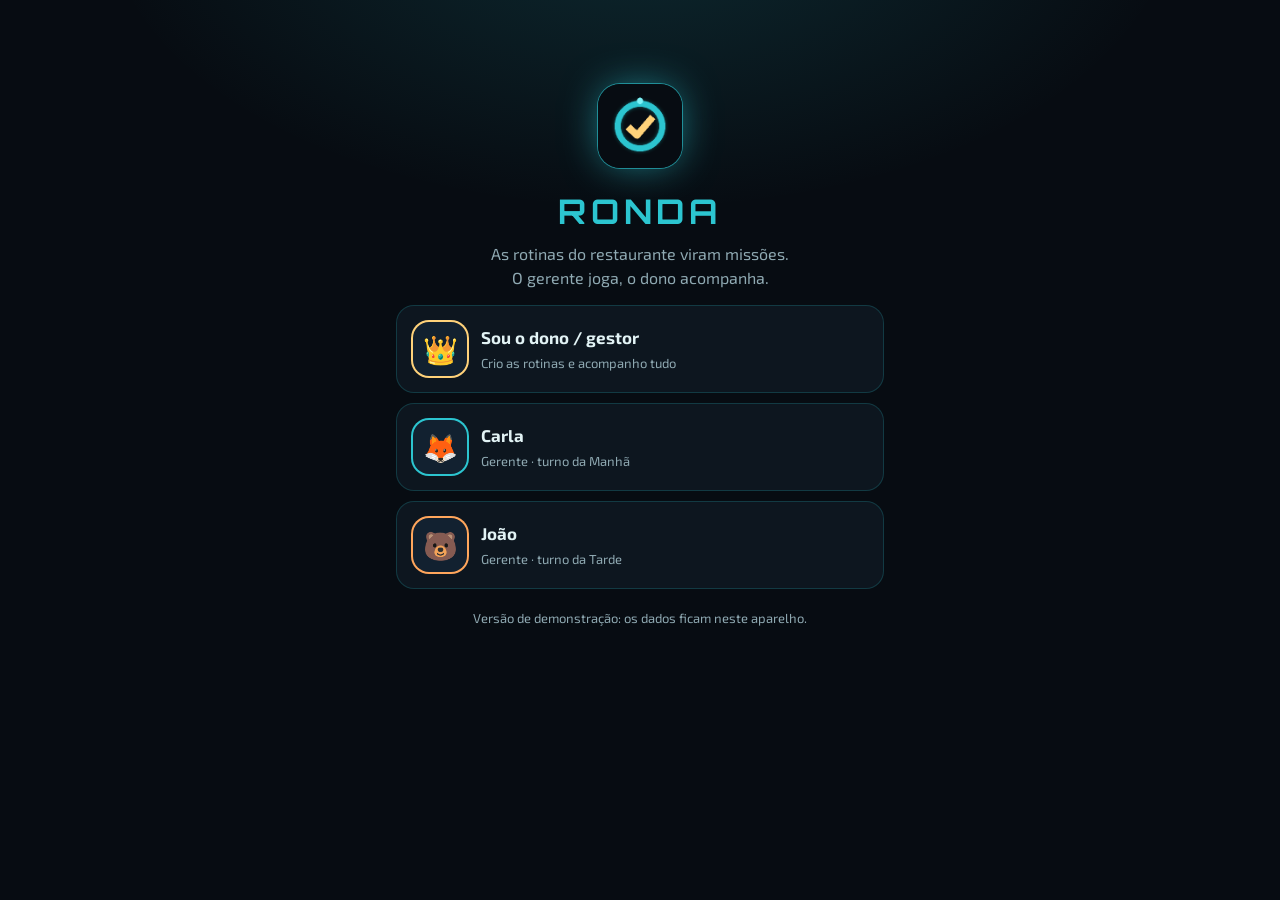
==== rotinas/index.html @ 14f1edd8 "Protótipo do app de rotinas do restaurante (Ronda) Co-Authored-By: Claude Opus 5.5 <noreply@anthropi" ====
<!doctype html>
<html lang="pt-BR">
<head>
<meta charset="utf-8">
<meta name="viewport" content="width=device-width, initial-scale=1, viewport-fit=cover">
<title>Ronda · rotinas do restaurante</title>
<meta name="description" content="Rotinas do restaurante no celular do gerente, com lembretes, comprovação por foto e acompanhamento do dono. Da Pontes – Consultoria e Gestão de iFood.">
<meta name="theme-color" content="#070C12">
<meta name="apple-mobile-web-app-capable" content="yes">
<meta name="mobile-web-app-capable" content="yes">
<meta name="apple-mobile-web-app-status-bar-style" content="black-translucent">
<meta name="apple-mobile-web-app-title" content="Ronda">
<link rel="manifest" href="manifest.webmanifest">
<link rel="icon" href="icon-192.png">
<link rel="apple-touch-icon" href="icon-192.png">
<link rel="preconnect" href="https://fonts.googleapis.com">
<link rel="preconnect" href="https://fonts.gstatic.com" crossorigin>
<link href="https://fonts.googleapis.com/css2?family=Orbitron:wght@600;800&family=Exo+2:wght@400;500;600;700;800&family=JetBrains+Mono:wght@500;700&display=swap" rel="stylesheet">
<style>
:root{
  --bg:#070C12; --panel:#0D161F; --panel2:#122130; --cyan:#2CC5D0; --cyan-hi:#7DF3F8; --faint:rgba(44,197,208,.1);
  --line:rgba(44,197,208,.2); --line-hi:rgba(44,197,208,.6); --text:#E2F3F5; --muted:#8FA9B2; --ink:#04161A;
  --gold:#FFD27A; --red:#FF6B7A; --green:#5BE49B; --orange:#FFA65C;
  --display:'Orbitron','Exo 2',system-ui,sans-serif; --body:'Exo 2',system-ui,sans-serif; --mono:'JetBrains Mono',ui-monospace,monospace;
  color-scheme:dark;
}
*{box-sizing:border-box;-webkit-tap-highlight-color:transparent}
html,body{margin:0;background:var(--bg);color:var(--text);font-family:var(--body);font-size:16px;line-height:1.45}
body{background-image:radial-gradient(900px 500px at 50% -10%,rgba(44,197,208,.16),transparent 60%);min-height:100vh}
button,input,select,textarea{font:inherit;color:inherit}
button{cursor:pointer}
:focus-visible{outline:2px solid var(--cyan-hi);outline-offset:2px}
.app{max-width:520px;margin:0 auto;min-height:100vh;padding:calc(env(safe-area-inset-top,0px) + 12px) 16px calc(env(safe-area-inset-bottom,0px) + 96px)}
h1,h2,h3{margin:0;text-wrap:balance}
h2{font-family:var(--display);font-size:15px;letter-spacing:.12em;text-transform:uppercase;color:var(--cyan);margin:22px 0 10px}
p{margin:0}
.muted{color:var(--muted)}
.mono{font-family:var(--mono);font-variant-numeric:tabular-nums}
.small{font-size:13px}

/* topo */
.top{display:flex;align-items:center;justify-content:space-between;gap:10px;margin-bottom:12px}
.brand{display:flex;align-items:center;gap:10px}
.brand img{width:38px;height:38px;border-radius:10px;box-shadow:0 0 0 1px var(--line-hi),0 0 16px -4px rgba(44,197,208,.6)}
.brand b{font-family:var(--display);letter-spacing:.14em;color:var(--cyan);font-size:18px;display:block;line-height:1}
.brand small{color:var(--muted);font-size:11px;letter-spacing:.06em;text-transform:uppercase}
.chip-btn{border:1px solid var(--line);background:var(--panel);border-radius:999px;padding:7px 12px;font-size:13px;display:inline-flex;gap:6px;align-items:center}
.chip-btn:hover{border-color:var(--line-hi)}

/* cartões */
.card{background:var(--panel);border:1px solid var(--line);border-radius:18px;padding:16px;margin-bottom:12px}
.card.glow{box-shadow:0 0 0 1px var(--line),0 18px 40px -18px rgba(0,0,0,.8),0 0 30px -12px rgba(44,197,208,.4)}
.row{display:flex;align-items:center;gap:10px}
.between{justify-content:space-between}
.grid2{display:grid;grid-template-columns:1fr 1fr;gap:10px}
.grid3{display:grid;grid-template-columns:repeat(3,1fr);gap:10px}

/* herói do gerente */
.hero{position:relative;overflow:hidden}
.avatar{width:54px;height:54px;border-radius:16px;display:grid;place-items:center;font-size:28px;background:var(--panel2);box-shadow:0 0 0 2px var(--c,var(--cyan))}
.lvl{font-family:var(--mono);font-size:12px;color:var(--gold);letter-spacing:.06em;text-transform:uppercase}
.bar{height:10px;border-radius:99px;background:rgba(255,255,255,.07);overflow:hidden}
.bar>i{display:block;height:100%;border-radius:99px;background:linear-gradient(90deg,var(--cyan),var(--cyan-hi));box-shadow:0 0 12px var(--cyan);transition:width .6s}
.bar.gold>i{background:linear-gradient(90deg,#E8A93A,var(--gold));box-shadow:0 0 12px var(--gold)}
.stat{background:var(--panel2);border-radius:14px;padding:10px;text-align:center}
.stat b{display:block;font-family:var(--display);font-size:20px}
.stat span{font-size:11px;color:var(--muted);text-transform:uppercase;letter-spacing:.06em}
.flame{color:var(--orange)}

/* missão agora */
.now{border-color:var(--line-hi);background:linear-gradient(160deg,rgba(44,197,208,.18),var(--panel) 60%)}
.now.late{border-color:rgba(255,107,122,.6);background:linear-gradient(160deg,rgba(255,107,122,.18),var(--panel) 60%)}
.now h3{font-size:21px;margin:6px 0 4px}
.tag{display:inline-flex;align-items:center;gap:5px;font-family:var(--mono);font-size:11px;letter-spacing:.06em;text-transform:uppercase;padding:3px 8px;border-radius:99px;background:var(--faint);color:var(--cyan)}
.tag.red{background:rgba(255,107,122,.15);color:var(--red)}
.tag.green{background:rgba(91,228,155,.13);color:var(--green)}
.tag.gold{background:rgba(255,210,122,.13);color:var(--gold)}
.tag.gray{background:rgba(255,255,255,.06);color:var(--muted)}
.btn{display:inline-flex;align-items:center;justify-content:center;gap:8px;border:0;border-radius:14px;padding:14px 18px;font-weight:800;font-size:16px;background:var(--cyan);color:var(--ink);box-shadow:0 0 24px -6px var(--cyan);width:100%}
.btn:active{transform:scale(.98)}
.btn.ghost{background:transparent;color:var(--text);border:1px solid var(--line);box-shadow:none}
.btn.red{background:var(--red);box-shadow:0 0 24px -6px var(--red)}
.btn.sm{padding:9px 12px;font-size:14px;width:auto;border-radius:11px}

/* linha do tempo */
.tl{list-style:none;margin:0;padding:0}
.tl li{display:flex;gap:12px;align-items:center;padding:12px 4px;border-bottom:1px solid rgba(255,255,255,.05)}
.tl li:last-child{border-bottom:0}
.tl .hr{font-family:var(--mono);font-size:14px;color:var(--muted);width:48px;flex:none}
.tl .ico{width:34px;height:34px;border-radius:11px;display:grid;place-items:center;flex:none;background:var(--panel2);font-size:16px}
.tl .ico.done{background:rgba(91,228,155,.15);color:var(--green)}
.tl .ico.late{background:rgba(255,107,122,.15);color:var(--red)}
.tl .ico.now{background:var(--cyan);color:var(--ink);box-shadow:0 0 14px var(--cyan)}
.tl .tt{flex:1;min-width:0}
.tl .tt b{display:block;font-weight:600;line-height:1.25}
.tl .tt span{font-size:12px;color:var(--muted)}
.tl button.go{border:1px solid var(--line-hi);background:var(--faint);color:var(--cyan);border-radius:10px;padding:7px 11px;font-weight:700;font-size:13px}
.tl li.clickable{cursor:pointer}

/* alertas */
.alert{display:flex;gap:10px;align-items:flex-start;padding:12px;border-radius:14px;margin-bottom:8px;background:rgba(255,107,122,.09);border:1px solid rgba(255,107,122,.3)}
.alert.warn{background:rgba(255,210,122,.08);border-color:rgba(255,210,122,.3)}
.alert.ok{background:rgba(91,228,155,.07);border-color:rgba(91,228,155,.25)}
.alert .em{font-size:20px;line-height:1.2}
.alert b{font-weight:700}

/* conquistas */
.badges{display:grid;grid-template-columns:repeat(3,1fr);gap:10px}
.badge{background:var(--panel);border:1px solid var(--line);border-radius:16px;padding:12px 8px;text-align:center}
.badge .e{font-size:32px;display:block}
.badge b{display:block;font-size:13px;margin-top:4px}
.badge span{font-size:11px;color:var(--muted);display:block;line-height:1.3;margin-top:2px}
.badge.off{opacity:.38;filter:grayscale(1)}
.badge.off .e{filter:blur(.5px)}

/* ranking */
.rank li{display:flex;align-items:center;gap:12px;padding:10px 0;border-bottom:1px solid rgba(255,255,255,.05)}
.rank{list-style:none;padding:0;margin:0}
.rank .pos{font-family:var(--display);width:28px;text-align:center;color:var(--muted)}
.rank li:first-child .pos{color:var(--gold)}

/* gráfico */
.chart{display:flex;align-items:flex-end;gap:8px;height:130px;padding-top:8px}
.chart .col{flex:1;display:flex;flex-direction:column;align-items:center;gap:4px;height:100%;justify-content:flex-end}
.chart .col i{display:block;width:100%;border-radius:8px 8px 3px 3px;background:linear-gradient(180deg,var(--cyan-hi),var(--cyan));min-height:3px}
.chart .col i.low{background:linear-gradient(180deg,#FF9AA5,var(--red))}
.chart .col i.mid{background:linear-gradient(180deg,#FFE3A8,var(--gold))}
.chart .col small{font-size:11px;color:var(--muted)}
.chart .col em{font-style:normal;font-family:var(--mono);font-size:11px}

/* nav inferior */
.nav{position:fixed;left:0;right:0;bottom:0;z-index:20;background:rgba(7,12,18,.94);backdrop-filter:blur(12px);border-top:1px solid var(--line);padding:6px 8px calc(env(safe-area-inset-bottom,0px) + 6px)}
.nav .in{max-width:520px;margin:0 auto;display:flex}
.nav button{flex:1;background:none;border:0;color:var(--muted);display:flex;flex-direction:column;align-items:center;gap:2px;font-size:11px;padding:6px 2px;border-radius:12px;position:relative}
.nav button .i{font-size:21px;line-height:1}
.nav button.on{color:var(--cyan)}
.nav button.on .i{filter:drop-shadow(0 0 8px var(--cyan))}
.nav .dot{position:absolute;top:3px;right:calc(50% - 20px);min-width:17px;height:17px;border-radius:9px;background:var(--red);color:#fff;font-size:10px;font-weight:800;display:grid;place-items:center;padding:0 4px}

/* formulários e modal */
.sheet-bg{position:fixed;inset:0;z-index:40;background:rgba(0,0,0,.6);display:flex;align-items:flex-end;justify-content:center;animation:fade .2s}
.sheet{width:100%;max-width:520px;max-height:92vh;overflow:auto;background:var(--panel);border:1px solid var(--line-hi);border-bottom:0;border-radius:22px 22px 0 0;padding:20px 16px calc(env(safe-area-inset-bottom,0px) + 20px);animation:up .25s}
.sheet h3{font-family:var(--display);font-size:18px;letter-spacing:.04em;margin-bottom:4px}
@keyframes up{from{transform:translateY(40px);opacity:0}}
@keyframes fade{from{opacity:0}}
label.f{display:block;margin:14px 0 6px;font-size:13px;color:var(--muted);font-weight:600}
.in-f{width:100%;background:var(--bg);border:1px solid var(--line);border-radius:12px;padding:12px;font-size:16px}
.in-f:focus{border-color:var(--cyan);outline:none}
textarea.in-f{min-height:90px;resize:vertical}
.days{display:flex;gap:6px;flex-wrap:wrap}
.days label{flex:1;min-width:40px}
.days input{position:absolute;opacity:0;pointer-events:none}
.days span{display:block;text-align:center;padding:9px 0;border-radius:10px;border:1px solid var(--line);font-size:13px;font-weight:700;color:var(--muted)}
.days input:checked+span{background:var(--cyan);color:var(--ink);border-color:var(--cyan)}
.yn{display:grid;grid-template-columns:1fr 1fr;gap:10px;margin-top:14px}
.yn button{padding:22px 0;border-radius:16px;font-size:20px;font-weight:800;border:2px solid var(--line)}
.yn button.y{background:rgba(91,228,155,.1);border-color:rgba(91,228,155,.5);color:var(--green)}
.yn button.n{background:rgba(255,107,122,.1);border-color:rgba(255,107,122,.5);color:var(--red)}
.yn button.sel{box-shadow:0 0 0 3px currentColor}
.photo-drop{display:grid;place-items:center;gap:6px;text-align:center;border:2px dashed var(--line-hi);border-radius:16px;padding:26px 12px;margin-top:14px;background:var(--faint);color:var(--cyan);font-weight:700;cursor:pointer}
.photo-drop img{max-width:100%;border-radius:12px;max-height:280px}
.check{display:flex;gap:10px;align-items:center;padding:12px;border:1px solid var(--line);border-radius:12px;margin-top:8px}
.check input{width:22px;height:22px;accent-color:var(--cyan)}
.proof-img{width:100%;border-radius:14px;margin-top:10px}
.ph{display:grid;place-items:center;height:160px;border-radius:14px;margin-top:10px;background:repeating-linear-gradient(45deg,var(--panel2) 0 12px,var(--panel) 12px 24px);color:var(--muted);font-size:13px}

/* comemoração */
.toast{position:fixed;left:50%;top:calc(env(safe-area-inset-top,0px) + 12px);transform:translateX(-50%);z-index:60;background:var(--panel2);border:1px solid var(--line-hi);border-radius:14px;padding:12px 16px;width:min(92vw,480px);box-shadow:0 10px 30px rgba(0,0,0,.6);animation:drop .3s;font-size:14px}
@keyframes drop{from{transform:translate(-50%,-30px);opacity:0}}
.party{position:fixed;inset:0;z-index:50;display:grid;place-items:center;background:rgba(4,10,15,.93);animation:fade .2s}
.party .box{text-align:center;padding:24px;max-width:340px}
.party .big{font-family:var(--display);font-size:54px;color:var(--gold);text-shadow:0 0 30px rgba(255,210,122,.7);animation:pop .5s cubic-bezier(.2,1.6,.4,1)}
.party .em{font-size:72px;animation:pop .5s cubic-bezier(.2,1.6,.4,1)}
.party h3{font-family:var(--display);font-size:20px;margin:8px 0 6px;letter-spacing:.04em}
@keyframes pop{from{transform:scale(.3);opacity:0}}
.confetti{position:fixed;top:-12px;width:9px;height:14px;z-index:55;pointer-events:none;animation:fall linear forwards}
@keyframes fall{to{transform:translateY(110vh) rotate(720deg)}}

/* escolha de perfil */
.pick{display:grid;gap:10px;margin-top:16px}
.pick button{display:flex;align-items:center;gap:14px;text-align:left;padding:16px;border-radius:18px;background:var(--panel);border:1px solid var(--line)}
.pick button:hover{border-color:var(--line-hi)}
.pick b{display:block;font-size:17px}
.empty{text-align:center;padding:24px 10px;color:var(--muted)}
.ring{--p:0;width:74px;height:74px;border-radius:50%;flex:none;display:grid;place-items:center;background:conic-gradient(var(--cyan) calc(var(--p)*1%),rgba(255,255,255,.07) 0)}
.ring>div{width:58px;height:58px;border-radius:50%;background:var(--panel);display:grid;place-items:center;font-family:var(--display);font-size:16px}
.hidden{display:none!important}
@media (prefers-reduced-motion:reduce){*{animation:none!important;transition:none!important}}
</style>
</head>
<body>
<div class="app" id="app"></div>
<nav class="nav hidden" id="nav"><div class="in" id="navIn"></div></nav>
<div id="layer"></div>

<script>
/* ============================================================
   RONDA — rotinas do restaurante, com jogo.
   Protótipo: os dados ficam guardados no próprio aparelho.
   Para vários celulares conversarem entre si, o próximo passo
   é ligar a um servidor (ver LEIA-ME.md).
   ============================================================ */
const APP = 'Ronda';
const KEY = 'ronda.v1';
const TOL = 15;           // minutos de tolerância antes de contar como atraso
const SOON = 30;          // minutos antes do horário em que a missão já pode ser feita
const DIAS = ['Dom','Seg','Ter','Qua','Qui','Sex','Sáb'];
const TIPOS = {
  foto:{n:'Foto',e:'📸'}, sim:{n:'Sim / Não',e:'✅'}, numero:{n:'Número',e:'🔢'},
  texto:{n:'Texto',e:'📝'}, checklist:{n:'Checklist',e:'☑️'}
};
const NIVEIS = [
  [0,'Novato'],[120,'Aprendiz'],[300,'Braço Direito'],[600,'Gerente Raiz'],
  [1000,'Mestre da Casa'],[1600,'Lenda do Salão'],[2500,'Dono do Pedaço']
];

/* ---------- utilidades ---------- */
const $ = s => document.querySelector(s);
const esc = s => String(s ?? '').replace(/[&<>"']/g, c => ({'&':'&amp;','<':'&lt;','>':'&gt;','"':'&quot;',"'":'&#39;'}[c]));
const pad = n => String(n).padStart(2,'0');
const dkey = d => `${d.getFullYear()}-${pad(d.getMonth()+1)}-${pad(d.getDate())}`;
const toMin = hhmm => { const [h,m] = hhmm.split(':').map(Number); return h*60+m; };
const fmtMin = m => `${pad(Math.floor(m/60))}:${pad(m%60)}`;
const nowMin = () => { const d = new Date(); return d.getHours()*60 + d.getMinutes(); };
const today = () => dkey(new Date());
const daysAgo = n => { const d = new Date(); d.setDate(d.getDate()-n); return d; };
const uid = () => Math.random().toString(36).slice(2,9);
const atraso = m => m < 60 ? `${m} min` : `${Math.floor(m/60)}h${m%60 ? pad(m%60) : ''}`;

/* ---------- dados ---------- */
let S, ME, TAB, VIEW_USER;

function seed(){
  const users = [
    {id:'u1', name:'Carla', turno:'Manhã', emoji:'🦊', color:'#2CC5D0'},
    {id:'u2', name:'João',  turno:'Tarde', emoji:'🐻', color:'#FFA65C'}
  ];
  const T = (title,time,mgr,type,extra={}) => ({id:uid(),title,time,mgr,type,days:[0,1,2,3,4,5,6],pts:10,hint:'',active:true,...extra});
  const tasks = [
    T('Conferir o nível do gás','09:00','u1','numero',{unit:'%',min:25,hint:'Olhe o medidor do botijão/central e anote a porcentagem.'}),
    T('Salão limpo e apresentável','10:45','u1','foto',{hint:'Foto do salão inteiro, mesas montadas.'}),
    T('Abrir a porta do salão','11:00','u1','sim',{hint:'Porta aberta e placa virada para "Aberto"?'}),
    T('Enviar malote','13:00','u1','foto',{days:[1,2,3,4,5],pts:20,hint:'Foto do malote lacrado com o comprovante.'}),
    T('Preencher relatório do dia','14:00','u2','checklist',{items:['Vendas do almoço lançadas','Sangria do caixa feita','Quebras e perdas anotadas'],hint:'Marque tudo o que foi feito.'}),
    T('Fechar o ponto','15:00','u2','sim',{hint:'Todos bateram o ponto de saída do turno?'}),
    T('Feedback de troca de turno','17:00','u2','texto',{pts:15,hint:'O que o próximo turno precisa saber? Faltas, problemas, pendências.'})
  ];
  const s = {company:'Seu Restaurante', users, tasks, recs:[], reward:{text:'Folga extra no domingo 🏖️', goal:1200}, seeded:true};
  // histórico de exemplo dos últimos dias, para o painel não nascer vazio
  let r = 7;
  const rnd = () => (r = (r*9301 + 49297) % 233280) / 233280;
  const nm = nowMin();
  for (let i = 9; i >= 0; i--){
    const d = daysAgo(i), wd = d.getDay(), dk = dkey(d);
    for (const t of tasks){
      if (!t.days.includes(wd)) continue;
      const tm = toMin(t.time);
      if (i === 0 && tm > nm - 20) continue;            // hoje: só o que já passou
      if (i === 0 && t.title.startsWith('Salão')) continue; // deixa uma atrasada para mostrar o alerta
      const sorte = rnd();
      if (sorte < (t.mgr === 'u2' ? .16 : .07)) continue;  // algumas esquecidas
      const lateBy = t.mgr === 'u2' ? Math.round(rnd()*45 - 12) : Math.round(rnd()*25 - 15);
      const at = Math.max(0, tm + lateBy);
      const ok = lateBy <= TOL;
      let proof = {type:t.type};
      if (t.type === 'numero') proof.val = Math.round(15 + rnd()*80);
      if (t.type === 'sim') proof.val = rnd() > .08 ? 'sim' : 'nao';
      if (t.type === 'texto') proof.val = ['Tudo certo, sem pendências.','Faltou guardanapo no estoque.','Freezer 2 fazendo barulho, chamar técnico.','Movimento forte, repor refrigerante.'][Math.floor(rnd()*4)];
      if (t.type === 'checklist') proof.val = t.items.slice();
      if (t.type === 'foto') proof.val = null; // foto de exemplo
      s.recs.push({id:uid(), t:t.id, d:dk, m:t.mgr, at, ok, pts: ok ? t.pts + 5 : Math.ceil(t.pts/2), proof, demo:true});
    }
  }
  return s;
}
function load(){
  try { S = JSON.parse(localStorage.getItem(KEY)); } catch(e){ S = null; }
  if (!S || !S.users) S = seed();
  try { ME = JSON.parse(localStorage.getItem(KEY+'.me')); } catch(e){ ME = null; }
  if (ME && ME.role === 'ger' && !S.users.find(u => u.id === ME.id)) ME = null;
}
function save(){
  try { localStorage.setItem(KEY, JSON.stringify(S)); }
  catch(e){ toast('⚠️ Memória do aparelho cheia. Apague fotos antigas em Equipe › Zerar dados.'); }
}
function saveMe(){ try { localStorage.setItem(KEY+'.me', JSON.stringify(ME)); } catch(e){} }

/* ---------- regras ---------- */
const user = id => S.users.find(u => u.id === id);
const task = id => S.tasks.find(t => t.id === id);
const tasksOn = (dk, mgr) => {
  const wd = new Date(dk + 'T12:00').getDay();
  return S.tasks.filter(t => t.active && t.days.includes(wd) && (!mgr || t.mgr === mgr)).sort((a,b) => a.time.localeCompare(b.time));
};
const recOf = (tid, dk) => S.recs.find(r => r.t === tid && r.d === dk);

function status(t, dk){
  const r = recOf(t.id, dk);
  if (r) return {s:'feito', r};
  const td = today();
  if (dk < td) return {s:'perdida'};
  if (dk > td) return {s:'depois'};
  const diff = nowMin() - toMin(t.time);
  if (diff > TOL) return {s:'atrasada', late: diff};
  if (diff >= -SOON) return {s:'agora', diff};
  return {s:'depois'};
}
function problem(r, t){
  if (!r || !t) return null;
  if (t.type === 'sim' && r.proof.val === 'nao') return `respondeu NÃO${r.proof.note ? ': “' + r.proof.note + '”' : ''}`;
  if (t.type === 'numero' && t.min != null && r.proof.val != null && Number(r.proof.val) < Number(t.min)) return `marcou ${r.proof.val}${t.unit||''} (abaixo do mínimo de ${t.min}${t.unit||''})`;
  return null;
}
const xpOf = uid_ => S.recs.filter(r => r.m === uid_).reduce((a,r) => a + r.pts, 0);
function level(xp){
  let i = 0; while (i < NIVEIS.length-1 && xp >= NIVEIS[i+1][0]) i++;
  const cur = NIVEIS[i][0], next = NIVEIS[i+1] ? NIVEIS[i+1][0] : cur + 1000;
  return {n:i+1, name:NIVEIS[i][1], cur, next, pct: Math.min(100, (xp-cur)/(next-cur)*100)};
}
function dayDone(uid_, dk){ // true = todas feitas, false = faltou, null = sem tarefas
  const ts = tasksOn(dk, uid_); if (!ts.length) return null;
  return ts.every(t => recOf(t.id, dk));
}
function dayPerfect(uid_, dk){
  const ts = tasksOn(dk, uid_); if (!ts.length) return false;
  return ts.every(t => { const r = recOf(t.id, dk); return r && r.ok; });
}
function streak(uid_){
  let n = 0;
  if (dayDone(uid_, today()) === true) n++;
  for (let i = 1; i < 120; i++){
    const v = dayDone(uid_, dkey(daysAgo(i)));
    if (v === null) continue; if (!v) break; n++;
  }
  return n;
}
function weekXP(uid_){
  const from = dkey(daysAgo(6));
  return S.recs.filter(r => r.m === uid_ && r.d >= from).reduce((a,r) => a + r.pts, 0);
}
function monthXP(uid_){
  const m = today().slice(0,7);
  return S.recs.filter(r => r.m === uid_ && r.d.startsWith(m)).reduce((a,r) => a + r.pts, 0);
}
function badges(uid_){
  const rs = S.recs.filter(r => r.m === uid_);
  const onTime = rs.filter(r => r.ok).length;
  const fotos = rs.filter(r => r.proof.type === 'foto').length;
  const cedo = rs.filter(r => r.at < 9*60).length;
  let perfeitos = 0; for (let i = 0; i < 60; i++) if (dayPerfect(uid_, dkey(daysAgo(i)))) perfeitos++;
  const st = streak(uid_), xp = xpOf(uid_);
  const pr = (v, goal) => ({ok: v >= goal, p: `${Math.min(v,goal)}/${goal}`});
  return [
    {e:'🎯', n:'Primeira missão', d:'Concluiu a 1ª tarefa', ...pr(rs.length,1)},
    {e:'⏱️', n:'Pontual', d:'10 tarefas no horário', ...pr(onTime,10)},
    {e:'🕰️', n:'Relógio suíço', d:'50 tarefas no horário', ...pr(onTime,50)},
    {e:'💯', n:'Dia perfeito', d:'Tudo no horário num dia', ...pr(perfeitos,1)},
    {e:'🔥', n:'Pegando fogo', d:'3 dias seguidos completos', ...pr(st,3)},
    {e:'🏆', n:'Semana de ouro', d:'7 dias seguidos completos', ...pr(st,7)},
    {e:'📸', n:'Fotógrafo', d:'10 comprovações com foto', ...pr(fotos,10)},
    {e:'🌅', n:'Madrugador', d:'5 tarefas antes das 9h', ...pr(cedo,5)},
    {e:'👑', n:'Lenda', d:'Chegou a 1.600 XP', ...pr(xp,1600)}
  ];
}

/* ---------- interface: base ---------- */
function render(){
  const app = $('#app');
  if (!ME){ $('#nav').classList.add('hidden'); app.innerHTML = viewPick(); return; }
  const tabs = ME.role === 'dono'
    ? [['hoje','📡','Agora'],['rotinas','🗓️','Rotinas'],['equipe','👥','Equipe'],['insights','💡','Insights']]
    : [['hoje','🎯','Missões'],['conquistas','🏅','Conquistas'],['ranking','🏆','Ranking']];
  if (!tabs.find(t => t[0] === TAB)) TAB = 'hoje';
  const lateCount = ME.role === 'dono'
    ? tasksOn(today()).filter(t => status(t, today()).s === 'atrasada').length
    : tasksOn(today(), ME.id).filter(t => ['atrasada','agora'].includes(status(t, today()).s)).length;
  $('#navIn').innerHTML = tabs.map(([k,i,n]) =>
    `<button data-act="tab" data-v="${k}" class="${TAB===k?'on':''}" aria-label="${n}"><span class="i">${i}</span>${n}${k==='hoje'&&lateCount?`<span class="dot">${lateCount}</span>`:''}</button>`).join('');
  $('#nav').classList.remove('hidden');
  const v = ME.role === 'dono'
    ? {hoje:ownerToday, rotinas:ownerTasks, equipe:ownerTeam, insights:ownerInsights}[TAB]
    : {hoje:mgrToday, conquistas:mgrBadges, ranking:mgrRanking}[TAB];
  app.innerHTML = header() + v();
}
function header(){
  const who = ME.role === 'dono' ? '👑 Dono' : `${user(ME.id).emoji} ${esc(user(ME.id).name)}`;
  return `<div class="top"><div class="brand"><img src="icon-192.png" alt=""><div><b>${APP.toUpperCase()}</b><small>${esc(S.company)}</small></div></div>
  <div class="row"><button class="chip-btn" data-act="notif" aria-label="Notificações">${notifIcon()}</button><button class="chip-btn" data-act="logout">${who} ⇄</button></div></div>`;
}
function notifIcon(){
  if (!('Notification' in window)) return '🔕';
  return Notification.permission === 'granted' ? '🔔' : '🔕';
}
function viewPick(){
  return `<div style="text-align:center;margin-top:8vh">
    <img src="icon-192.png" alt="" style="width:84px;height:84px;border-radius:22px;box-shadow:0 0 0 1px var(--line-hi),0 0 40px -6px rgba(44,197,208,.7)">
    <h1 style="font-family:var(--display);letter-spacing:.14em;color:var(--cyan);font-size:34px;margin-top:14px">${APP.toUpperCase()}</h1>
    <p class="muted" style="margin-top:6px">As rotinas do restaurante viram missões.<br>O gerente joga, o dono acompanha.</p></div>
    <div class="pick">
      <button data-act="login" data-v="dono"><span class="avatar" style="--c:var(--gold)">👑</span><span><b>Sou o dono / gestor</b><span class="muted small">Crio as rotinas e acompanho tudo</span></span></button>
      ${S.users.map(u => `<button data-act="login" data-v="${u.id}"><span class="avatar" style="--c:${u.color}">${u.emoji}</span><span><b>${esc(u.name)}</b><span class="muted small">Gerente · turno da ${esc(u.turno||'')}</span></span></button>`).join('')}
    </div>
    <p class="muted small" style="text-align:center;margin-top:20px">Versão de demonstração: os dados ficam neste aparelho.</p>`;
}

/* ---------- gerente ---------- */
function mgrToday(){
  const u = user(ME.id), dk = today(), ts = tasksOn(dk, u.id);
  const xp = xpOf(u.id), lv = level(xp), st = streak(u.id);
  const doneN = ts.filter(t => recOf(t.id, dk)).length;
  const ptsHoje = S.recs.filter(r => r.m === u.id && r.d === dk).reduce((a,r) => a + r.pts, 0);
  const pct = ts.length ? Math.round(doneN/ts.length*100) : 0;
  const pend = ts.map(t => ({t, st:status(t, dk)})).filter(x => x.st.s !== 'feito');
  const foco = pend.find(x => x.st.s === 'atrasada') || pend.find(x => x.st.s === 'agora') || pend[0];
  let h = `<div class="card glow hero">
    <div class="row"><div class="avatar" style="--c:${u.color}">${u.emoji}</div>
      <div style="flex:1"><div class="lvl">Nível ${lv.n} · ${lv.name}</div><b style="font-size:19px">Bora, ${esc(u.name)}!</b>
      <div class="bar" style="margin-top:6px"><i style="width:${lv.pct}%"></i></div>
      <div class="small muted mono" style="margin-top:3px">${xp} / ${lv.next} XP</div></div></div>
    <div class="grid3" style="margin-top:14px">
      <div class="stat"><b class="flame">🔥 ${st}</b><span>dias seguidos</span></div>
      <div class="stat"><b style="color:var(--gold)">+${ptsHoje}</b><span>XP hoje</span></div>
      <div class="stat"><b>${doneN}/${ts.length}</b><span>missões</span></div>
    </div></div>`;
  if (foco){
    const late = foco.st.s === 'atrasada';
    const ty = TIPOS[foco.t.type];
    h += `<div class="card now ${late?'late':''}">
      <div class="row between"><span class="tag ${late?'red':''}">${late ? '⚠️ Atrasada ' + atraso(foco.st.late) : foco.st.s === 'agora' ? '⚡ Missão da vez' : '⏭️ Próxima missão'}</span>
      <span class="mono" style="font-size:22px;font-weight:700">${foco.t.time}</span></div>
      <h3>${esc(foco.t.title)}</h3>
      <p class="muted small">${ty.e} Comprovar com ${ty.n.toLowerCase()} · <span style="color:var(--gold)">+${foco.t.pts + 5} XP no horário</span></p>
      ${foco.t.hint ? `<p class="small" style="margin-top:8px">${esc(foco.t.hint)}</p>` : ''}
      <button class="btn ${late?'red':''}" style="margin-top:14px" data-act="do" data-v="${foco.t.id}">${late ? 'Resolver agora' : 'Concluir missão'}</button></div>`;
  } else if (ts.length){
    h += `<div class="card now" style="text-align:center"><div style="font-size:46px">🏁</div><h3>Missões do dia completas!</h3><p class="muted">Sequência garantida. Amanhã tem mais.</p></div>`;
  }
  h += `<div class="card"><div class="row between"><h2 style="margin:0">Missões de hoje</h2><div class="ring" style="--p:${pct}"><div>${pct}%</div></div></div>
    ${ts.length ? `<ul class="tl" style="margin-top:6px">${ts.map(t => tlItem(t, dk, true)).join('')}</ul>` : '<p class="empty">Nenhuma rotina para você hoje. 😎</p>'}</div>`;
  const rw = S.reward;
  if (rw && rw.text){
    const mx = monthXP(u.id);
    h += `<div class="card"><div class="row between"><b>🎁 Prêmio do mês</b><span class="tag gold">${mx}/${rw.goal} XP</span></div>
      <p style="margin:6px 0 10px">${esc(rw.text)}</p><div class="bar gold"><i style="width:${Math.min(100, mx/rw.goal*100)}%"></i></div>
      <p class="small muted" style="margin-top:6px">${mx >= rw.goal ? 'Meta batida! Fale com o dono. 🎉' : `Faltam ${rw.goal - mx} XP este mês.`}</p></div>`;
  }
  return h;
}
function tlItem(t, dk, mine){
  const st = status(t, dk), u = user(t.mgr);
  let ico = TIPOS[t.type].e, cls = '', sub = '', right = '';
  if (st.s === 'feito'){
    const p = problem(st.r, t);
    cls = p ? 'late' : 'done'; ico = p ? '⚠️' : '✓';
    sub = `Feito às ${fmtMin(st.r.at)} · ${st.r.ok ? 'no horário' : 'com atraso'} · +${st.r.pts} XP${p ? ' · ' + esc(p) : ''}`;
  } else if (st.s === 'atrasada'){ cls = 'late'; ico = '!'; sub = `Atrasada ${atraso(st.late)}`; }
  else if (st.s === 'perdida'){ cls = 'late'; ico = '✕'; sub = 'Não foi feita'; }
  else if (st.s === 'agora'){ cls = 'now'; ico = '⚡'; sub = 'Pode fazer agora'; }
  else sub = `${TIPOS[t.type].n} · +${t.pts + 5} XP`;
  if (!mine) sub = `${u ? u.emoji + ' ' + esc(u.name) + ' · ' : ''}${sub}`;
  if (mine && ['atrasada','agora','depois'].includes(st.s) && dk === today()) right = `<button class="go" data-act="do" data-v="${t.id}">Fazer</button>`;
  const click = st.s === 'feito' ? `class="clickable" data-act="proof" data-v="${st.r.id}"` : '';
  return `<li ${click}><span class="hr">${t.time}</span><span class="ico ${cls}">${ico}</span><span class="tt"><b>${esc(t.title)}</b><span>${sub}</span></span>${right}</li>`;
}
function mgrBadges(){
  const bs = badges(ME.id), n = bs.filter(b => b.ok).length;
  return `<h2>Conquistas · ${n}/${bs.length}</h2><div class="badges">${bs.map(b =>
    `<div class="badge ${b.ok?'':'off'}"><span class="e">${b.e}</span><b>${b.n}</b><span>${b.d}</span><span class="mono" style="color:var(--cyan)">${b.ok ? 'Desbloqueada' : b.p}</span></div>`).join('')}</div>
    <h2>Como ganhar XP</h2><div class="card small">
    <p>⏱️ Missão no horário (até ${TOL} min depois): <b style="color:var(--gold)">pontos da missão + 5 de bônus</b></p>
    <p style="margin-top:6px">🐢 Com atraso: <b>metade dos pontos</b></p>
    <p style="margin-top:6px">🔥 Feche todas as missões do dia para manter a sequência</p>
    <p style="margin-top:6px">⚡ Pode adiantar a missão a partir de ${SOON} min antes do horário</p></div>`;
}
function rankingList(fn, label){
  const list = S.users.map(u => ({u, v:fn(u.id)})).sort((a,b) => b.v - a.v);
  return `<ul class="rank">${list.map((x,i) => `<li><span class="pos">${i===0?'🥇':i===1?'🥈':i===2?'🥉':i+1}</span><span class="avatar" style="--c:${x.u.color};width:40px;height:40px;font-size:20px;border-radius:12px">${x.u.emoji}</span>
    <span style="flex:1"><b>${esc(x.u.name)}</b><span class="small muted" style="display:block">Nível ${level(xpOf(x.u.id)).n} · 🔥 ${streak(x.u.id)}</span></span><b class="mono" style="color:var(--gold)">${x.v} ${label}</b></li>`).join('')}</ul>`;
}
function mgrRanking(){
  return `<h2>Ranking da semana</h2><div class="card">${rankingList(weekXP,'XP')}</div>
    <h2>Ranking do mês</h2><div class="card">${rankingList(monthXP,'XP')}</div>
    ${S.reward && S.reward.text ? `<div class="card"><b>🎁 Prêmio do mês:</b> ${esc(S.reward.text)}<p class="small muted" style="margin-top:4px">Para quem passar de ${S.reward.goal} XP no mês.</p></div>` : ''}`;
}

/* ---------- dono ---------- */
function alertsToday(){
  const dk = today(), out = [];
  for (const t of tasksOn(dk)){
    const st = status(t, dk), u = user(t.mgr), nome = u ? u.name : 'Ninguém';
    if (st.s === 'atrasada') out.push({k:'red', e:'⏰', h:`<b>${esc(nome)}</b> ainda não fez “${esc(t.title)}”`, s:`Era às ${t.time} · atraso de ${atraso(st.late)}`});
    if (st.s === 'feito'){ const p = problem(st.r, t); if (p) out.push({k:'warn', e:'⚠️', h:`“${esc(t.title)}”: ${esc(nome)} ${esc(p)}`, s:`Às ${fmtMin(st.r.at)}`, id:st.r.id}); }
  }
  return out;
}
function ownerToday(){
  const dk = today(), ts = tasksOn(dk);
  const done = ts.filter(t => recOf(t.id, dk)), ok = done.filter(t => recOf(t.id, dk).ok);
  const al = alertsToday();
  const pct = ts.length ? Math.round(done.length/ts.length*100) : 0;
  const d = new Date();
  let h = `<p class="muted small">${(x => x[0].toUpperCase() + x.slice(1))(d.toLocaleDateString('pt-BR',{weekday:'long', day:'numeric', month:'long'}))}</p>
    <div class="card glow"><div class="row"><div class="ring" style="--p:${pct}"><div>${pct}%</div></div>
    <div style="flex:1"><b style="font-size:18px">${done.length} de ${ts.length} rotinas feitas</b>
    <p class="small muted">${ok.length} no horário · ${al.filter(a=>a.k==='red').length} atrasada(s) · ${al.filter(a=>a.k==='warn').length} problema(s)</p></div></div></div>
    <h2>Precisa da sua atenção</h2>`;
  h += al.length ? al.map(a => `<div class="alert ${a.k==='warn'?'warn':''}" ${a.id?`data-act="proof" data-v="${a.id}" style="cursor:pointer"`:''}><span class="em">${a.e}</span><div><div>${a.h}</div><div class="small muted">${a.s}</div></div></div>`).join('')
    : `<div class="alert ok"><span class="em">😌</span><div><b>Tudo em dia.</b><div class="small muted">Nenhuma rotina atrasada e nenhum problema relatado.</div></div></div>`;
  for (const u of S.users){
    const mine = tasksOn(dk, u.id); if (!mine.length) continue;
    const dn = mine.filter(t => recOf(t.id, dk)).length;
    h += `<h2>${u.emoji} ${esc(u.name)} <span class="muted small" style="letter-spacing:0;text-transform:none">· ${dn}/${mine.length}</span></h2>
      <div class="card"><div class="bar" style="margin-bottom:6px"><i style="width:${dn/mine.length*100}%"></i></div><ul class="tl">${mine.map(t => tlItem(t, dk, false)).join('')}</ul></div>`;
  }
  const semDono = ts.filter(t => !user(t.mgr));
  if (semDono.length) h += `<div class="alert warn"><span class="em">🙋</span><div>${semDono.length} rotina(s) sem gerente responsável. Ajuste em Rotinas.</div></div>`;
  return h;
}
function ownerTasks(){
  const byUser = S.users.map(u => ({u, ts:S.tasks.filter(t => t.mgr === u.id).sort((a,b) => a.time.localeCompare(b.time))}));
  const orf = S.tasks.filter(t => !user(t.mgr));
  let h = `<div class="row between" style="margin-top:8px"><h2 style="margin:0">Rotinas</h2><button class="btn sm" data-act="edit" data-v="">+ Nova rotina</button></div>
    <p class="small muted" style="margin:6px 0 12px">Toque numa rotina para editar. Cada uma vira uma missão no celular do gerente, com lembrete na hora.</p>`;
  const block = (title, ts) => `<h2>${title}</h2><div class="card">${ts.length ? `<ul class="tl">${ts.map(t =>
    `<li class="clickable" data-act="edit" data-v="${t.id}" style="${t.active?'':'opacity:.45'}"><span class="hr">${t.time}</span><span class="ico">${TIPOS[t.type].e}</span>
    <span class="tt"><b>${esc(t.title)}</b><span>${t.days.length===7?'Todo dia':t.days.map(x=>DIAS[x]).join(' ')} · ${TIPOS[t.type].n} · ${t.pts} pts${t.active?'':' · pausada'}</span></span><span class="muted">›</span></li>`).join('')}</ul>` : '<p class="empty small">Nenhuma rotina ainda.</p>'}</div>`;
  for (const x of byUser) h += block(`${x.u.emoji} ${esc(x.u.name)}`, x.ts);
  if (orf.length) h += block('Sem responsável', orf);
  return h;
}
function ownerTeam(){
  let h = `<div class="row between" style="margin-top:8px"><h2 style="margin:0">Equipe</h2><button class="btn sm" data-act="addUser">+ Gerente</button></div><div style="margin-top:12px"></div>`;
  for (const u of S.users){
    const xp = xpOf(u.id), lv = level(xp), bs = badges(u.id).filter(b => b.ok);
    h += `<div class="card"><div class="row"><div class="avatar" style="--c:${u.color}">${u.emoji}</div>
      <div style="flex:1"><b>${esc(u.name)}</b> <span class="small muted">· turno da ${esc(u.turno||'')}</span><div class="lvl">Nível ${lv.n} · ${lv.name} · ${xp} XP</div></div>
      <button class="chip-btn" data-act="delUser" data-v="${u.id}" aria-label="Remover ${esc(u.name)}">🗑️</button></div>
      <div class="row small" style="margin-top:10px;gap:14px;flex-wrap:wrap"><span class="flame">🔥 ${streak(u.id)} dias</span><span>⏱️ ${pontual(u.id,7)}% no horário (7 dias)</span></div>
      <div style="margin-top:8px;font-size:22px;letter-spacing:4px">${bs.map(b => `<span title="${esc(b.n)}">${b.e}</span>`).join('') || '<span class="small muted" style="letter-spacing:0">Sem conquistas ainda</span>'}</div></div>`;
  }
  h += `<h2>Ranking da semana</h2><div class="card">${rankingList(weekXP,'XP')}</div>
    <h2>🎁 Prêmio do mês</h2><div class="card"><p class="small muted">Um prêmio real motiva muito mais que pontos. Ex.: folga extra, vale-jantar, bônus em dinheiro.</p>
    <label class="f" for="rwText">Prêmio</label><input class="in-f" id="rwText" value="${esc(S.reward.text)}">
    <label class="f" for="rwGoal">Meta de XP no mês</label><input class="in-f" id="rwGoal" type="number" inputmode="numeric" value="${S.reward.goal}">
    <button class="btn" style="margin-top:12px" data-act="saveReward">Salvar prêmio</button></div>
    <h2>Restaurante</h2><div class="card"><label class="f" for="coName" style="margin-top:0">Nome que aparece no app</label><input class="in-f" id="coName" value="${esc(S.company)}">
    <button class="btn ghost" style="margin-top:12px" data-act="saveCo">Salvar nome</button>
    <button class="btn ghost" style="margin-top:10px;color:var(--red)" data-act="reset">Zerar dados (recomeçar do zero)</button>
    <button class="btn ghost" style="margin-top:10px" data-act="demo">Recarregar exemplo de demonstração</button></div>`;
  return h;
}
function pontual(uid_, n){
  const from = dkey(daysAgo(n-1));
  let tot = 0, ok = 0;
  for (let i = 0; i < n; i++){
    const dk = dkey(daysAgo(i));
    for (const t of tasksOn(dk, uid_)){ const st = status(t, dk); if (st.s === 'depois' || st.s === 'agora') continue; tot++; if (st.s === 'feito' && st.r.ok) ok++; }
  }
  return tot ? Math.round(ok/tot*100) : 100;
}
function ownerInsights(){
  // últimos 7 dias
  const days = [];
  for (let i = 6; i >= 0; i--){
    const d = daysAgo(i), dk = dkey(d); let tot = 0, ok = 0, feitas = 0;
    for (const t of tasksOn(dk)){ const st = status(t, dk); if (st.s === 'depois' || st.s === 'agora') continue; tot++; if (st.s === 'feito'){ feitas++; if (st.r.ok) ok++; } }
    days.push({lab: i === 0 ? 'Hoje' : DIAS[d.getDay()], pct: tot ? Math.round(ok/tot*100) : null, tot, feitas, ok});
  }
  const sum = days.reduce((a,x) => ({tot:a.tot+x.tot, ok:a.ok+x.ok, feitas:a.feitas+x.feitas}), {tot:0,ok:0,feitas:0});
  // por tarefa
  const porTarefa = S.tasks.map(t => {
    let tot = 0, late = 0, miss = 0, lateMin = 0;
    for (let i = 0; i < 14; i++){
      const dk = dkey(daysAgo(i)); if (!tasksOn(dk).includes(t)) continue;
      const st = status(t, dk); if (st.s === 'depois' || st.s === 'agora') continue;
      tot++; if (st.s !== 'feito'){ miss++; continue; }
      const diff = st.r.at - toMin(t.time); if (!st.r.ok){ late++; lateMin += diff; }
    }
    return {t, tot, late, miss, bad: tot ? (late+miss)/tot : 0, media: late ? Math.round(lateMin/late) : 0};
  }).filter(x => x.tot).sort((a,b) => b.bad - a.bad);
  const pior = porTarefa[0];
  const probs = S.recs.filter(r => r.d >= dkey(daysAgo(13)) && problem(r, task(r.t)));
  const ger = S.users.map(u => ({u, p:pontual(u.id,7), w:weekXP(u.id), s:streak(u.id)})).sort((a,b) => b.p - a.p);
  const valid = days.filter(x => x.pct !== null);
  const piorDia = valid.length ? valid.reduce((a,b) => b.pct < a.pct ? b : a) : null;

  let h = `<h2>Últimos 7 dias</h2><div class="card"><div class="row between"><b>% das rotinas feitas no horário</b><span class="tag">${sum.tot ? Math.round(sum.ok/sum.tot*100) : 0}% média</span></div>
    <div class="chart">${days.map(x => `<div class="col"><em>${x.pct===null?'–':x.pct+'%'}</em><i class="${x.pct===null?'':x.pct<60?'low':x.pct<85?'mid':''}" style="height:${x.pct||0}%"></i><small>${x.lab}</small></div>`).join('')}</div>
    <p class="small muted" style="margin-top:8px">${sum.feitas} de ${sum.tot} rotinas feitas · ${sum.tot - sum.feitas} esquecida(s)</p></div>
    <h2>O que os números dizem</h2>`;
  const tips = [];
  if (pior && pior.bad > 0) tips.push(['🐢', `<b>“${esc(pior.t.title)}”</b> é a rotina mais problemática: atrasou ou ficou sem fazer em ${Math.round(pior.bad*100)}% das vezes nas últimas 2 semanas${pior.media ? ` (atraso médio de ${pior.media} min)` : ''}.`, `Sugestão: converse com ${esc(user(pior.t.mgr)?.name || 'o responsável')}, ou mude o horário para algo mais realista.`]);
  if (ger.length > 1) tips.push(['🏅', `<b>${esc(ger[0].u.name)}</b> é quem mais cumpre no horário: ${ger[0].p}% na semana.`, ger[ger.length-1].p < ger[0].p ? `${esc(ger[ger.length-1].u.name)} está com ${ger[ger.length-1].p}%. Vale um elogio público pro primeiro e uma conversa com o segundo.` : 'Equipe equilibrada. Reconheça em público!']);
  if (piorDia && piorDia.pct < 85) tips.push(['📉', `O dia mais fraco foi <b>${piorDia.lab}</b>, com ${piorDia.pct}% no horário.`, 'Veja se faltou gente, se o movimento foi atípico ou se a rotina está pesada nesse dia.']);
  const gas = S.tasks.find(t => t.type === 'numero' && t.min != null);
  if (gas){
    const rs = S.recs.filter(r => r.t === gas.id && r.proof.val != null).sort((a,b) => a.d.localeCompare(b.d));
    const last = rs[rs.length-1];
    if (last) tips.push([Number(last.proof.val) < gas.min ? '🔴' : '🟢', `Última leitura de “${esc(gas.title)}”: <b>${last.proof.val}${gas.unit||''}</b> (${new Date(last.d+'T12:00').toLocaleDateString('pt-BR')}).`, Number(last.proof.val) < gas.min ? 'Abaixo do mínimo: providencie a reposição.' : 'Dentro do normal.']);
  }
  if (probs.length) tips.push(['⚠️', `<b>${probs.length} problema(s)</b> relatado(s) nas últimas 2 semanas (respostas “não” ou valores fora do normal).`, 'Toque nos alertas da aba Agora para ver os detalhes e as fotos.']);
  const textos = S.recs.filter(r => r.proof.type === 'texto' && r.proof.val).sort((a,b) => (b.d + pad(b.at)).localeCompare(a.d + pad(a.at))).slice(0,3);
  h += tips.length ? tips.map(([e,a,b]) => `<div class="card row" style="align-items:flex-start"><span style="font-size:24px">${e}</span><div><p>${a}</p><p class="small muted" style="margin-top:4px">${b}</p></div></div>`).join('') : '<p class="empty">Ainda não há dados suficientes. Volte daqui a alguns dias.</p>';
  h += `<h2>Pontualidade por gerente (7 dias)</h2><div class="card">${ger.map(g => `<div style="margin:6px 0 12px"><div class="row between small"><span>${g.u.emoji} ${esc(g.u.name)}</span><b class="mono">${g.p}%</b></div><div class="bar"><i style="width:${g.p}%"></i></div></div>`).join('')}</div>`;
  if (textos.length) h += `<h2>Últimos recados de turno</h2>${textos.map(r => `<div class="card small" data-act="proof" data-v="${r.id}" style="cursor:pointer"><span class="muted">${user(r.m)?.emoji||''} ${esc(user(r.m)?.name||'')} · ${new Date(r.d+'T12:00').toLocaleDateString('pt-BR')} ${fmtMin(r.at)}</span><p style="margin-top:4px">“${esc(r.proof.val)}”</p></div>`).join('')}`;
  return h;
}

/* ---------- janelas ---------- */
function sheet(html){
  $('#layer').innerHTML = `<div class="sheet-bg" data-act="closeBg"><div class="sheet" role="dialog" aria-modal="true">${html}</div></div>`;
  const f = $('#layer .sheet input, #layer .sheet textarea'); if (f && f.type !== 'file') setTimeout(() => f.focus(), 250);
}
const closeSheet = () => { $('#layer').innerHTML = ''; };

let DRAFT = null;
function openDo(tid){
  const t = task(tid); if (!t) return;
  DRAFT = {t:tid, val: t.type === 'checklist' ? [] : null, note:''};
  let body = '';
  if (t.type === 'foto') body = `<input type="file" id="ph" accept="image/*" capture="environment" class="hidden"><label for="ph" class="photo-drop" id="phBox"><span style="font-size:38px">📸</span>Tirar foto</label>`;
  if (t.type === 'sim') body = `<div class="yn"><button class="y" data-act="yn" data-v="sim">👍 Sim</button><button class="n" data-act="yn" data-v="nao">👎 Não</button></div>
    <div id="noteBox" class="hidden"><label class="f" for="note">O que aconteceu? (o dono vai ver)</label><textarea class="in-f" id="note"></textarea></div>`;
  if (t.type === 'numero') body = `<label class="f" for="num">Valor${t.unit ? ' (' + esc(t.unit) + ')' : ''}</label><input class="in-f mono" style="font-size:28px;text-align:center" id="num" type="number" inputmode="decimal">`;
  if (t.type === 'texto') body = `<label class="f" for="txt">Escreva aqui</label><textarea class="in-f" id="txt"></textarea>`;
  if (t.type === 'checklist') body = (t.items||[]).map((it,i) => `<label class="check"><input type="checkbox" data-i="${i}" class="ck"><span>${esc(it)}</span></label>`).join('');
  const st = status(t, today());
  sheet(`<div class="row between"><span class="tag ${st.s==='atrasada'?'red':''}">${t.time} · ${TIPOS[t.type].e} ${TIPOS[t.type].n}</span><button class="chip-btn" data-act="close" aria-label="Fechar">✕</button></div>
    <h3 style="margin-top:12px">${esc(t.title)}</h3>${t.hint ? `<p class="muted small">${esc(t.hint)}</p>` : ''}
    ${body}<button class="btn" style="margin-top:18px" data-act="finish">Confirmar e ganhar XP</button>`);
  if (t.type === 'foto') $('#ph').addEventListener('change', onPhoto);
}
function onPhoto(e){
  const f = e.target.files[0]; if (!f) return;
  const img = new Image(), url = URL.createObjectURL(f);
  img.onload = () => {
    const max = 720, k = Math.min(1, max / Math.max(img.width, img.height));
    const c = document.createElement('canvas'); c.width = Math.round(img.width*k); c.height = Math.round(img.height*k);
    c.getContext('2d').drawImage(img, 0, 0, c.width, c.height);
    DRAFT.val = c.toDataURL('image/jpeg', .62);
    URL.revokeObjectURL(url);
    $('#phBox').innerHTML = `<img src="${DRAFT.val}" alt="Foto tirada"><span class="small">Toque para tirar outra</span>`;
  };
  img.src = url;
}
function finish(){
  const t = task(DRAFT.t); if (!t) return;
  let val = DRAFT.val, note = '';
  if (t.type === 'foto' && !val) return toast('📸 Tire a foto para comprovar.');
  if (t.type === 'sim'){ if (!val) return toast('Responda sim ou não.'); note = ($('#note')?.value || '').trim(); if (val === 'nao' && !note) return toast('Conte rapidinho o que aconteceu.'); }
  if (t.type === 'numero'){ val = $('#num').value; if (val === '') return toast('Digite o valor.'); val = Number(val); }
  if (t.type === 'texto'){ val = $('#txt').value.trim(); if (val.length < 3) return toast('Escreva um pouco mais.'); }
  if (t.type === 'checklist'){ const cks = [...document.querySelectorAll('.ck')]; if (cks.some(c => !c.checked)) return toast('Marque todos os itens para concluir.'); val = t.items.slice(); }
  const dk = today(); if (recOf(t.id, dk)){ closeSheet(); return; }
  const at = nowMin(), diff = at - toMin(t.time), ok = diff <= TOL;
  const uidr = ME.role === 'ger' ? ME.id : t.mgr;
  // combo: missões seguidas no horário hoje
  const hojeOk = tasksOn(dk, uidr).filter(x => x.id !== t.id && x.time < t.time);
  let combo = 0; for (let i = hojeOk.length-1; i >= 0; i--){ const r = recOf(hojeOk[i].id, dk); if (r && r.ok) combo++; else break; }
  const bonusCombo = ok ? Math.min(combo, 5) : 0;
  const pts = (ok ? t.pts + 5 : Math.ceil(t.pts/2)) + bonusCombo;
  const before = {lv: level(xpOf(uidr)).n, bs: badges(uidr).filter(b => b.ok).map(b => b.n)};
  const rec = {id:uid(), t:t.id, d:dk, m:uidr, at, ok, pts, proof:{type:t.type, val, note}};
  S.recs.push(rec); save(); closeSheet();
  const lvNow = level(xpOf(uidr)), newB = badges(uidr).filter(b => b.ok && !before.bs.includes(b.n));
  const allDone = tasksOn(dk, uidr).every(x => recOf(x.id, dk));
  const q = [];
  q.push({em: ok ? '⚡' : '🐢', big:`+${pts} XP`, h: ok ? 'Missão cumprida no horário!' : 'Feito, mas com atraso', s: ok ? (bonusCombo ? `Combo x${combo+1}! +${bonusCombo} de bônus` : 'Bônus de pontualidade garantido') : 'Atrasos valem metade dos pontos. Amanhã você pega!'});
  if (problem(rec, t)) q.push({em:'📣', h:'Dono avisado', s:'Registramos o problema. Ele vai aparecer no painel do dono.'});
  if (allDone) q.push({em:'🏁', h:'Todas as missões do dia!', s:`Sequência: 🔥 ${streak(uidr)} dia(s)`});
  if (lvNow.n > before.lv) q.push({em:'🆙', big:`Nível ${lvNow.n}`, h:lvNow.name, s:'Você subiu de nível!'});
  for (const b of newB) q.push({em:b.e, h:'Conquista: ' + b.n, s:b.d});
  party(q); render();
}
function party(queue){
  if (!queue.length) return;
  const x = queue.shift();
  confetti(x.big ? 60 : 30);
  if (navigator.vibrate) try { navigator.vibrate([40,40,80]); } catch(e){}
  $('#layer').innerHTML = `<div class="party" data-act="partyNext"><div class="box"><div class="em">${x.em}</div>${x.big ? `<div class="big">${x.big}</div>` : ''}<h3>${x.h}</h3><p class="muted">${x.s}</p><p class="small muted" style="margin-top:22px">toque para continuar</p></div></div>`;
  PARTY = queue;
}
let PARTY = [];
function confetti(n){
  if (matchMedia('(prefers-reduced-motion: reduce)').matches) return;
  const cs = ['#2CC5D0','#7DF3F8','#FFD27A','#5BE49B','#FF6B7A','#FFA65C'];
  for (let i = 0; i < n; i++){
    const c = document.createElement('i'); c.className = 'confetti';
    c.style.left = Math.random()*100 + 'vw'; c.style.background = cs[i % cs.length];
    c.style.animationDuration = (1.6 + Math.random()*1.6) + 's'; c.style.animationDelay = Math.random()*.3 + 's';
    c.style.borderRadius = Math.random() > .5 ? '50%' : '2px';
    document.body.appendChild(c); setTimeout(() => c.remove(), 3600);
  }
}
function openProof(rid){
  const r = S.recs.find(x => x.id === rid); if (!r) return;
  const t = task(r.t), u = user(r.m), p = problem(r, t);
  let body = '';
  const v = r.proof.val;
  if (r.proof.type === 'foto') body = v ? `<img class="proof-img" src="${v}" alt="Foto enviada">` : `<div class="ph">📷 Foto do exemplo de demonstração</div>`;
  if (r.proof.type === 'sim') body = `<p style="font-size:26px;font-weight:800;margin-top:12px;color:${v==='sim'?'var(--green)':'var(--red)'}">${v==='sim'?'👍 Sim':'👎 Não'}</p>${r.proof.note ? `<p class="card small" style="margin-top:8px">“${esc(r.proof.note)}”</p>` : ''}`;
  if (r.proof.type === 'numero') body = `<p class="mono" style="font-size:34px;font-weight:700;margin-top:12px">${esc(v)}${esc(t?.unit||'')}</p>`;
  if (r.proof.type === 'texto') body = `<p class="card" style="margin-top:12px">“${esc(v)}”</p>`;
  if (r.proof.type === 'checklist') body = `<ul style="margin-top:12px;padding-left:0;list-style:none">${(v||[]).map(x => `<li>✅ ${esc(x)}</li>`).join('')}</ul>`;
  sheet(`<div class="row between"><span class="tag ${r.ok?'green':'red'}">${r.ok?'No horário':'Com atraso'} · +${r.pts} XP</span><button class="chip-btn" data-act="close" aria-label="Fechar">✕</button></div>
    <h3 style="margin-top:12px">${esc(t?.title || 'Rotina apagada')}</h3>
    <p class="muted small">${u ? u.emoji + ' ' + esc(u.name) + ' · ' : ''}${new Date(r.d+'T12:00').toLocaleDateString('pt-BR')} às ${fmtMin(r.at)} (previsto ${t?.time||'–'})</p>
    ${p ? `<div class="alert warn" style="margin-top:10px"><span class="em">⚠️</span><div>${esc(p)}</div></div>` : ''}${body}`);
}
function openEdit(tid){
  const t = tid ? task(tid) : {id:'', title:'', time:'09:00', mgr:S.users[0]?.id || '', type:'sim', days:[0,1,2,3,4,5,6], pts:10, hint:'', active:true, items:[], unit:'', min:null};
  sheet(`<div class="row between"><h3>${tid ? 'Editar rotina' : 'Nova rotina'}</h3><button class="chip-btn" data-act="close" aria-label="Fechar">✕</button></div>
    <label class="f" for="eTitle">O que precisa ser feito</label><input class="in-f" id="eTitle" value="${esc(t.title)}" placeholder="Ex.: Conferir o nível do gás">
    <div class="grid2"><div><label class="f" for="eTime">Horário</label><input class="in-f" id="eTime" type="time" value="${t.time}"></div>
    <div><label class="f" for="eMgr">Quem faz</label><select class="in-f" id="eMgr">${S.users.map(u => `<option value="${u.id}" ${u.id===t.mgr?'selected':''}>${u.emoji} ${esc(u.name)}</option>`).join('')}</select></div></div>
    <label class="f">Dias da semana</label><div class="days">${DIAS.map((d,i) => `<label><input type="checkbox" class="eDay" value="${i}" ${t.days.includes(i)?'checked':''}><span>${d}</span></label>`).join('')}</div>
    <label class="f" for="eType">Como comprovar</label><select class="in-f" id="eType">${Object.entries(TIPOS).map(([k,v]) => `<option value="${k}" ${k===t.type?'selected':''}>${v.e} ${v.n}</option>`).join('')}</select>
    <div id="xNum" class="${t.type==='numero'?'':'hidden'} grid2"><div><label class="f" for="eUnit">Unidade</label><input class="in-f" id="eUnit" value="${esc(t.unit||'')}" placeholder="%, °C, kg…"></div>
      <div><label class="f" for="eMin">Me avisar se ficar abaixo de</label><input class="in-f" id="eMin" type="number" inputmode="decimal" value="${t.min ?? ''}"></div></div>
    <div id="xCk" class="${t.type==='checklist'?'':'hidden'}"><label class="f" for="eItems">Itens (um por linha)</label><textarea class="in-f" id="eItems">${esc((t.items||[]).join('\n'))}</textarea></div>
    <label class="f" for="eHint">Instruções para o gerente (opcional)</label><input class="in-f" id="eHint" value="${esc(t.hint||'')}">
    <label class="f" for="ePts">Valor da missão</label><select class="in-f" id="ePts">${[[5,'Leve · 5 pts'],[10,'Normal · 10 pts'],[15,'Importante · 15 pts'],[20,'Crítica · 20 pts']].map(([v,n]) => `<option value="${v}" ${v==t.pts?'selected':''}>${n}</option>`).join('')}</select>
    <label class="check" style="margin-top:14px"><input type="checkbox" id="eAct" ${t.active?'checked':''}><span>Rotina ativa</span></label>
    <button class="btn" style="margin-top:16px" data-act="saveTask" data-v="${t.id}">Salvar rotina</button>
    ${tid ? `<button class="btn ghost" style="margin-top:10px;color:var(--red)" data-act="delTask" data-v="${t.id}">Apagar rotina</button>` : ''}`);
  $('#eType').addEventListener('change', e => { $('#xNum').classList.toggle('hidden', e.target.value !== 'numero'); $('#xCk').classList.toggle('hidden', e.target.value !== 'checklist'); });
}
function saveTask(id){
  const title = $('#eTitle').value.trim(), time = $('#eTime').value;
  const days = [...document.querySelectorAll('.eDay:checked')].map(x => Number(x.value));
  const type = $('#eType').value;
  if (!title) return toast('Dê um nome para a rotina.');
  if (!time) return toast('Escolha o horário.');
  if (!days.length) return toast('Escolha pelo menos um dia.');
  const items = $('#eItems').value.split('\n').map(s => s.trim()).filter(Boolean);
  if (type === 'checklist' && !items.length) return toast('Escreva os itens do checklist.');
  if (!S.users.length) return toast('Cadastre um gerente primeiro (aba Equipe).');
  const minV = $('#eMin').value;
  const data = {title, time, days, type, mgr:$('#eMgr').value, hint:$('#eHint').value.trim(), pts:Number($('#ePts').value), active:$('#eAct').checked,
    unit:$('#eUnit').value.trim(), min: minV === '' ? null : Number(minV), items};
  if (id) Object.assign(task(id), data); else S.tasks.push({id:uid(), ...data});
  save(); closeSheet(); render(); toast('✅ Rotina salva.');
}

/* ---------- notificações ---------- */
let SWR = null;
const notified = (() => { try { return JSON.parse(localStorage.getItem(KEY+'.notif')) || {}; } catch(e){ return {}; } })();
function markNotified(k){ notified[k] = 1; try { localStorage.setItem(KEY+'.notif', JSON.stringify(notified)); } catch(e){} }
async function askNotif(){
  if (!('Notification' in window)){
    return toast('Este navegador não mostra notificações. No iPhone: toque em Compartilhar › “Adicionar à Tela de Início” e abra o app por lá.');
  }
  if (Notification.permission === 'denied') return toast('As notificações foram bloqueadas. Libere nas configurações do navegador para este site.');
  const p = Notification.permission === 'granted' ? 'granted' : await Notification.requestPermission();
  render();
  if (p === 'granted') notify('🔔 Lembretes ligados!', 'Você vai receber um aviso na hora de cada rotina.', 'teste');
}
function notify(title, body, tag){
  toast(`<b>${title}</b><br>${body}`);
  if (!('Notification' in window) || Notification.permission !== 'granted') return;
  const opt = {body, tag, icon:'icon-192.png', badge:'icon-192.png', vibrate:[80,40,80], data:{url:location.href}};
  try {
    if (SWR) SWR.showNotification(title, opt); else new Notification(title, opt);
  } catch(e){}
}
function tick(){
  if (!ME) return;
  const dk = today();
  for (const t of tasksOn(dk, ME.role === 'ger' ? ME.id : null)){
    const st = status(t, dk), u = user(t.mgr);
    if (ME.role === 'ger'){
      if (st.s === 'agora' && st.diff >= 0 && !notified[`${dk}|${t.id}|hora`]){ markNotified(`${dk}|${t.id}|hora`); notify(`⏰ ${t.time} · ${t.title}`, `Missão valendo +${t.pts+5} XP. Bora!`, t.id); }
      if (st.s === 'atrasada' && !notified[`${dk}|${t.id}|atr`]){ markNotified(`${dk}|${t.id}|atr`); notify(`⚠️ Atrasada: ${t.title}`, `Era às ${t.time}. Ainda dá tempo de garantir metade dos pontos.`, t.id); }
    } else {
      if (st.s === 'atrasada' && !notified[`${dk}|${t.id}|dono`]){ markNotified(`${dk}|${t.id}|dono`); notify(`${u ? u.name : 'Ninguém'} ainda não fez: ${t.title}`, `Era às ${t.time} · atraso de ${atraso(st.late)}.`, 'd'+t.id); }
      if (st.s === 'feito' && problem(st.r, t) && !notified[`${dk}|${t.id}|prob`]){ markNotified(`${dk}|${t.id}|prob`); notify(`⚠️ ${t.title}`, `${u ? u.name : ''} ${problem(st.r, t)}`, 'p'+t.id); }
    }
  }
}

/* ---------- avisos rápidos ---------- */
let toastT;
function toast(html){
  document.querySelector('.toast')?.remove();
  const d = document.createElement('div'); d.className = 'toast'; d.setAttribute('role','status'); d.innerHTML = html;
  document.body.appendChild(d); clearTimeout(toastT); toastT = setTimeout(() => d.remove(), 4200);
}

/* ---------- cliques ---------- */
document.addEventListener('click', e => {
  const el = e.target.closest('[data-act]'); if (!el) return;
  const a = el.dataset.act, v = el.dataset.v;
  if (a === 'closeBg' && e.target !== el) return;
  switch (a){
    case 'login': ME = v === 'dono' ? {role:'dono'} : {role:'ger', id:v}; saveMe(); TAB = 'hoje'; render(); scrollTo(0,0);
      if ('Notification' in window && Notification.permission === 'default') setTimeout(() => toast('🔔 Toque no sininho lá em cima para ligar os lembretes.'), 800);
      // marca como já avisado o que ficou para trás, para não chover notificação ao entrar
      { const dk = today(); for (const t of tasksOn(dk)) { const st = status(t, dk); if (st.s === 'atrasada' || st.s === 'feito'){ ['atr','dono','prob','hora'].forEach(k => notified[`${dk}|${t.id}|${k}`] = 1); } } try { localStorage.setItem(KEY+'.notif', JSON.stringify(notified)); } catch(e){} }
      break;
    case 'logout': ME = null; saveMe(); render(); break;
    case 'tab': TAB = v; render(); scrollTo(0,0); break;
    case 'notif': askNotif(); break;
    case 'do': e.stopPropagation(); openDo(v); break;
    case 'yn': DRAFT.val = v; document.querySelectorAll('.yn button').forEach(b => b.classList.toggle('sel', b === el)); $('#noteBox').classList.toggle('hidden', v !== 'nao'); if (v === 'nao') $('#note').focus(); break;
    case 'finish': finish(); break;
    case 'close': case 'closeBg': closeSheet(); break;
    case 'partyNext': if (PARTY.length) party(PARTY); else closeSheet(); break;
    case 'proof': openProof(v); break;
    case 'edit': openEdit(v); break;
    case 'saveTask': saveTask(v); break;
    case 'delTask': if (confirm('Apagar esta rotina? O histórico dela some dos relatórios.')){ S.tasks = S.tasks.filter(t => t.id !== v); save(); closeSheet(); render(); } break;
    case 'addUser': sheet(`<div class="row between"><h3>Novo gerente</h3><button class="chip-btn" data-act="close" aria-label="Fechar">✕</button></div>
      <label class="f" for="nName">Nome</label><input class="in-f" id="nName">
      <label class="f" for="nTurno">Turno</label><input class="in-f" id="nTurno" placeholder="Manhã, Tarde, Noite…">
      <label class="f">Mascote</label><div class="days">${['🦊','🐻','🦁','🐯','🐼','🦉','🐺','🐙'].map((m,i) => `<label><input type="radio" name="nEmo" value="${m}" ${i===0?'checked':''}><span style="font-size:20px;padding:6px 0">${m}</span></label>`).join('')}</div>
      <button class="btn" style="margin-top:16px" data-act="saveUser">Adicionar</button>`); break;
    case 'saveUser': { const n = $('#nName').value.trim(); if (!n) return toast('Escreva o nome.');
      const cols = ['#2CC5D0','#FFA65C','#5BE49B','#FFD27A','#C69CFF','#FF6B7A'];
      S.users.push({id:uid(), name:n, turno:$('#nTurno').value.trim(), emoji:document.querySelector('[name=nEmo]:checked').value, color:cols[S.users.length % cols.length]});
      save(); closeSheet(); render(); toast('👋 Gerente adicionado.'); break; }
    case 'delUser': { const u = user(v); if (!confirm(`Remover ${u.name}? As rotinas dele ficam sem responsável.`)) return;
      S.users = S.users.filter(x => x.id !== v); save(); render(); break; }
    case 'saveReward': S.reward = {text:$('#rwText').value.trim(), goal:Math.max(1, Number($('#rwGoal').value) || 1000)}; save(); render(); toast('🎁 Prêmio salvo. A equipe já vê no app.'); break;
    case 'saveCo': S.company = $('#coName').value.trim() || 'Seu Restaurante'; save(); render(); toast('Nome salvo.'); break;
    case 'reset': if (confirm('Apagar TODAS as rotinas, gerentes e histórico deste aparelho?')){ S = {company:'Seu Restaurante', users:[], tasks:[], recs:[], reward:{text:'', goal:1000}}; save(); ME = {role:'dono'}; saveMe(); TAB='equipe'; render(); } break;
    case 'demo': if (confirm('Trocar tudo pelo exemplo de demonstração?')){ S = seed(); save(); render(); } break;
  }
});

/* ---------- início ---------- */
load(); render();
setInterval(() => { tick(); if (ME && !$('#layer').innerHTML) render(); }, 30000);
setTimeout(tick, 1500);
document.addEventListener('visibilitychange', () => { if (!document.hidden && ME && !$('#layer').innerHTML){ render(); tick(); } });
if ('serviceWorker' in navigator){
  navigator.serviceWorker.register('sw.js').then(() => navigator.serviceWorker.ready).then(r => { SWR = r; }).catch(() => {});
}
</script>
</body>
</html>
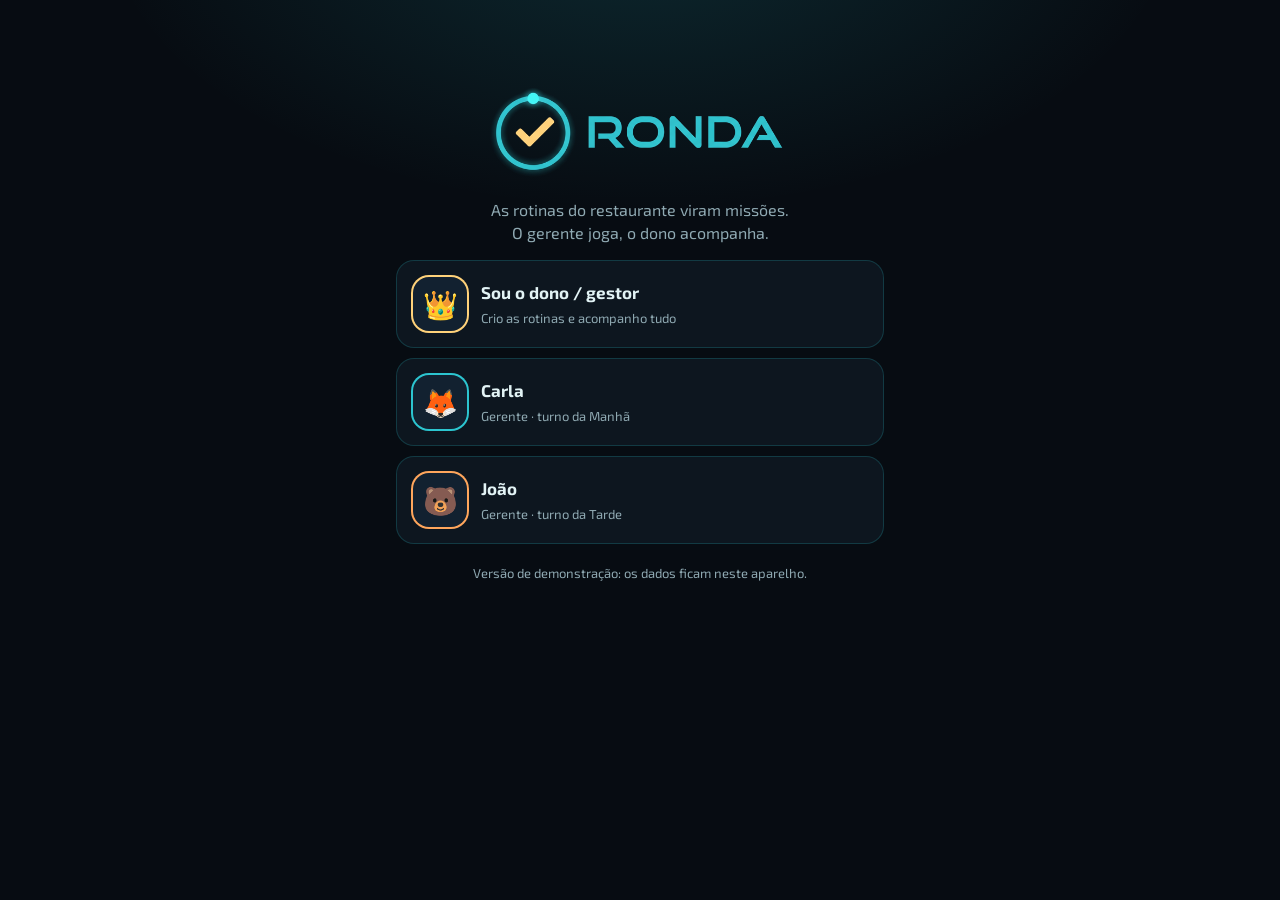
==== commit 6e04358d: "Ronda: logo e ícones novos Co-Authored-By: Claude Opus 5.5 <noreply@anthropic.com> Claude-Session: h" ====
--- a/rotinas/index.html
+++ b/rotinas/index.html
@@ -393,8 +393,7 @@
 }
 function viewPick(){
   return `<div style="text-align:center;margin-top:8vh">
-    <img src="icon-192.png" alt="" style="width:84px;height:84px;border-radius:22px;box-shadow:0 0 0 1px var(--line-hi),0 0 40px -6px rgba(44,197,208,.7)">
-    <h1 style="font-family:var(--display);letter-spacing:.14em;color:var(--cyan);font-size:34px;margin-top:14px">${APP.toUpperCase()}</h1>
+    <h1 style="margin:0"><img src="logo.png" alt="${APP}" style="width:min(300px,80vw);height:auto;mix-blend-mode:lighten"></h1>
     <p class="muted" style="margin-top:6px">As rotinas do restaurante viram missões.<br>O gerente joga, o dono acompanha.</p></div>
     <div class="pick">
       <button data-act="login" data-v="dono"><span class="avatar" style="--c:var(--gold)">👑</span><span><b>Sou o dono / gestor</b><span class="muted small">Crio as rotinas e acompanho tudo</span></span></button>
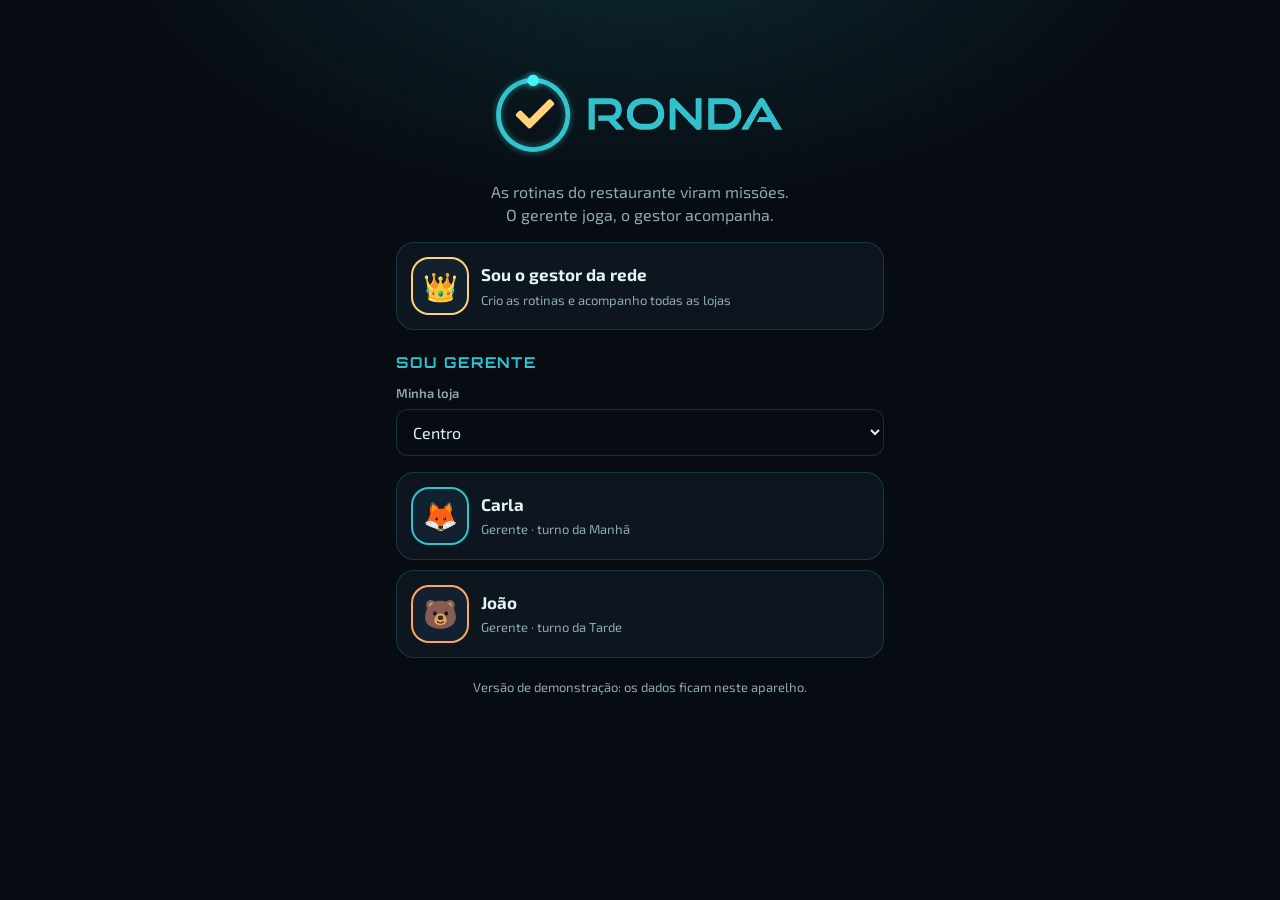
==== commit 39d6af8d: "Ronda: rede de lojas com ranking, sem prêmio do mês, botão de testar notificação Co-Authored-By: Cla" ====
--- a/rotinas/index.html
+++ b/rotinas/index.html
@@ -186,6 +186,27 @@
 .ring>div{width:58px;height:58px;border-radius:50%;background:var(--panel);display:grid;place-items:center;font-family:var(--display);font-size:16px}
 .hidden{display:none!important}
 @media (prefers-reduced-motion:reduce){*{animation:none!important;transition:none!important}}
+
+/* rede de lojas */
+.seg{display:flex;background:var(--panel);border:1px solid var(--line);border-radius:12px;padding:3px;gap:3px;margin-bottom:12px}
+.seg button{flex:1;border:0;background:none;padding:8px 4px;border-radius:9px;font-size:13px;font-weight:700;color:var(--muted)}
+.seg button.on{background:var(--cyan);color:var(--ink)}
+.rank li.me{background:var(--faint);border-radius:12px;padding-left:6px;padding-right:6px;box-shadow:0 0 0 1px var(--line-hi)}
+.podium{display:grid;grid-template-columns:1fr 1.15fr 1fr;gap:8px;align-items:end;margin-bottom:12px}
+.podium div{background:var(--panel);border:1px solid var(--line);border-radius:16px 16px 6px 6px;text-align:center;padding:10px 6px}
+.podium .p1{border-color:rgba(255,210,122,.6);box-shadow:0 0 24px -8px rgba(255,210,122,.6);padding-top:16px}
+.podium .m{font-size:30px;display:block}
+.podium b{display:block;font-size:13px;line-height:1.2;margin-top:4px}
+.podium span{font-family:var(--mono);font-size:13px;color:var(--gold)}
+.store{display:flex;align-items:center;gap:12px;padding:12px 4px;border-bottom:1px solid rgba(255,255,255,.05);cursor:pointer}
+.store:last-child{border-bottom:0}
+.store .nm{flex:1;min-width:0}
+.store .nm b{display:block;font-weight:600}
+.pill{display:inline-flex;align-items:center;gap:6px;background:var(--panel2);border-radius:99px;padding:5px 6px 5px 10px;font-size:13px;margin:4px 4px 0 0}
+.pill button{border:0;background:rgba(255,255,255,.07);border-radius:99px;width:22px;height:22px;font-size:11px;color:var(--muted)}
+.stores-pick{max-height:220px;overflow:auto;border:1px solid var(--line);border-radius:12px;padding:4px 10px;margin-top:8px}
+.stores-pick label{display:flex;gap:10px;align-items:center;padding:7px 0;font-size:14px}
+.stores-pick input{width:18px;height:18px;accent-color:var(--cyan)}
 </style>
 </head>
 <body>
@@ -195,16 +216,17 @@
 
 <script>
 /* ============================================================
-   RONDA — rotinas do restaurante, com jogo.
+   RONDA — rotinas de uma rede de restaurantes, com jogo.
+   O gestor cria a rotina uma vez e escolhe em quais lojas e
+   em qual turno ela vale. Em cada loja, o gerente do turno faz.
    Protótipo: os dados ficam guardados no próprio aparelho.
-   Para vários celulares conversarem entre si, o próximo passo
-   é ligar a um servidor (ver LEIA-ME.md).
    ============================================================ */
 const APP = 'Ronda';
-const KEY = 'ronda.v1';
+const KEY = 'ronda.v2';
 const TOL = 15;           // minutos de tolerância antes de contar como atraso
 const SOON = 30;          // minutos antes do horário em que a missão já pode ser feita
 const DIAS = ['Dom','Seg','Ter','Qua','Qui','Sex','Sáb'];
+const TURNOS = ['Manhã','Tarde','Noite'];
 const TIPOS = {
   foto:{n:'Foto',e:'📸'}, sim:{n:'Sim / Não',e:'✅'}, numero:{n:'Número',e:'🔢'},
   texto:{n:'Texto',e:'📝'}, checklist:{n:'Checklist',e:'☑️'}
@@ -213,6 +235,8 @@
   [0,'Novato'],[120,'Aprendiz'],[300,'Braço Direito'],[600,'Gerente Raiz'],
   [1000,'Mestre da Casa'],[1600,'Lenda do Salão'],[2500,'Dono do Pedaço']
 ];
+const EMOJIS = ['🦊','🐻','🦁','🐯','🐼','🦉','🐺','🐙','🐨','🦅','🐬','🐝'];
+const CORES = ['#2CC5D0','#FFA65C','#5BE49B','#FFD27A','#C69CFF','#FF6B7A'];
 
 /* ---------- utilidades ---------- */
 const $ = s => document.querySelector(s);
@@ -226,76 +250,98 @@
 const daysAgo = n => { const d = new Date(); d.setDate(d.getDate()-n); return d; };
 const uid = () => Math.random().toString(36).slice(2,9);
 const atraso = m => m < 60 ? `${m} min` : `${Math.floor(m/60)}h${m%60 ? pad(m%60) : ''}`;
+const dataBR = dk => new Date(dk + 'T12:00').toLocaleDateString('pt-BR');
+const medal = i => i===0 ? '🥇' : i===1 ? '🥈' : i===2 ? '🥉' : `${i+1}º`;
 
 /* ---------- dados ---------- */
-let S, ME, TAB, VIEW_USER;
+let S, ME, TAB, PERIODO = 'sem', PICK = null, IDX = null;
 
 function seed(){
-  const users = [
-    {id:'u1', name:'Carla', turno:'Manhã', emoji:'🦊', color:'#2CC5D0'},
-    {id:'u2', name:'João',  turno:'Tarde', emoji:'🐻', color:'#FFA65C'}
+  const bairros = ['Centro','Shopping Norte','Jardim América','Vila Nova','Bela Vista','Santa Cruz','Parque das Flores','São José','Boa Vista',
+    'Aeroporto','Lagoa','Alto da Serra','Rodoviária','Beira-Mar','Universidade','Estação','Shopping Sul'];
+  const nomes = ['Carla','João','Ana','Pedro','Juliana','Rafael','Bruna','Diego','Camila','Lucas','Fernanda','Marcos','Patrícia','Tiago','Larissa','Bruno','Aline',
+    'Felipe','Renata','Gustavo','Vanessa','André','Priscila','Rodrigo','Daniela','Leandro','Simone','Fábio','Tatiane','Márcio','Elaine','Igor','Natália','Vítor'];
+  let r = 11;
+  const rnd = () => (r = (r*9301 + 49297) % 233280) / 233280;
+  const stores = bairros.map(b => ({id:uid(), name:b}));
+  const users = [];
+  stores.forEach((s,i) => ['Manhã','Tarde'].forEach((tu,j) => {
+    const k = i*2 + j;
+    users.push({id:uid(), name:nomes[k % nomes.length], store:s.id, turno:tu, emoji:EMOJIS[k % EMOJIS.length], color:CORES[k % CORES.length]});
+  }));
+  const T = (title,time,turno,type,extra={}) => ({id:uid(),title,time,turno,type,stores:'all',days:[0,1,2,3,4,5,6],pts:10,hint:'',active:true,...extra});
+  const tasks = [
+    T('Conferir o nível do gás','09:00','Manhã','numero',{unit:'%',min:25,hint:'Olhe o medidor do botijão/central e anote a porcentagem.'}),
+    T('Salão limpo e apresentável','10:45','Manhã','foto',{hint:'Foto do salão inteiro, mesas montadas.'}),
+    T('Abrir a porta do salão','11:00','Manhã','sim',{hint:'Porta aberta e placa virada para "Aberto"?'}),
+    T('Enviar malote','13:00','Manhã','foto',{days:[1,2,3,4,5],pts:20,hint:'Foto do malote lacrado com o comprovante.'}),
+    T('Preencher relatório do dia','14:00','Tarde','checklist',{items:['Vendas do almoço lançadas','Sangria do caixa feita','Quebras e perdas anotadas'],hint:'Marque tudo o que foi feito.'}),
+    T('Fechar o ponto','15:00','Tarde','sim',{hint:'Todos bateram o ponto de saída do turno?'}),
+    T('Feedback de troca de turno','17:00','Tarde','texto',{pts:15,hint:'O que o próximo turno precisa saber? Faltas, problemas, pendências.'})
   ];
-  const T = (title,time,mgr,type,extra={}) => ({id:uid(),title,time,mgr,type,days:[0,1,2,3,4,5,6],pts:10,hint:'',active:true,...extra});
-  const tasks = [
-    T('Conferir o nível do gás','09:00','u1','numero',{unit:'%',min:25,hint:'Olhe o medidor do botijão/central e anote a porcentagem.'}),
-    T('Salão limpo e apresentável','10:45','u1','foto',{hint:'Foto do salão inteiro, mesas montadas.'}),
-    T('Abrir a porta do salão','11:00','u1','sim',{hint:'Porta aberta e placa virada para "Aberto"?'}),
-    T('Enviar malote','13:00','u1','foto',{days:[1,2,3,4,5],pts:20,hint:'Foto do malote lacrado com o comprovante.'}),
-    T('Preencher relatório do dia','14:00','u2','checklist',{items:['Vendas do almoço lançadas','Sangria do caixa feita','Quebras e perdas anotadas'],hint:'Marque tudo o que foi feito.'}),
-    T('Fechar o ponto','15:00','u2','sim',{hint:'Todos bateram o ponto de saída do turno?'}),
-    T('Feedback de troca de turno','17:00','u2','texto',{pts:15,hint:'O que o próximo turno precisa saber? Faltas, problemas, pendências.'})
-  ];
-  const s = {company:'Seu Restaurante', users, tasks, recs:[], reward:{text:'Folga extra no domingo 🏖️', goal:1200}, seeded:true};
-  // histórico de exemplo dos últimos dias, para o painel não nascer vazio
-  let r = 7;
-  const rnd = () => (r = (r*9301 + 49297) % 233280) / 233280;
+  const s = {company:'Rede Exemplo', stores, users, tasks, recs:[]};
+  // histórico de exemplo: cada loja com um "capricho" diferente, para o ranking ter graça
   const nm = nowMin();
+  const capricho = {}; stores.forEach(st => capricho[st.id] = .62 + rnd()*.36);
   for (let i = 9; i >= 0; i--){
     const d = daysAgo(i), wd = d.getDay(), dk = dkey(d);
-    for (const t of tasks){
-      if (!t.days.includes(wd)) continue;
-      const tm = toMin(t.time);
-      if (i === 0 && tm > nm - 20) continue;            // hoje: só o que já passou
-      if (i === 0 && t.title.startsWith('Salão')) continue; // deixa uma atrasada para mostrar o alerta
-      const sorte = rnd();
-      if (sorte < (t.mgr === 'u2' ? .16 : .07)) continue;  // algumas esquecidas
-      const lateBy = t.mgr === 'u2' ? Math.round(rnd()*45 - 12) : Math.round(rnd()*25 - 15);
-      const at = Math.max(0, tm + lateBy);
-      const ok = lateBy <= TOL;
-      let proof = {type:t.type};
-      if (t.type === 'numero') proof.val = Math.round(15 + rnd()*80);
-      if (t.type === 'sim') proof.val = rnd() > .08 ? 'sim' : 'nao';
-      if (t.type === 'texto') proof.val = ['Tudo certo, sem pendências.','Faltou guardanapo no estoque.','Freezer 2 fazendo barulho, chamar técnico.','Movimento forte, repor refrigerante.'][Math.floor(rnd()*4)];
-      if (t.type === 'checklist') proof.val = t.items.slice();
-      if (t.type === 'foto') proof.val = null; // foto de exemplo
-      s.recs.push({id:uid(), t:t.id, d:dk, m:t.mgr, at, ok, pts: ok ? t.pts + 5 : Math.ceil(t.pts/2), proof, demo:true});
+    for (const st of stores){
+      const c = capricho[st.id];
+      for (const t of tasks){
+        if (!t.days.includes(wd)) continue;
+        const tm = toMin(t.time);
+        if (i === 0 && tm > nm - 20) continue;           // hoje: só o que já passou
+        if (rnd() > c + .03) continue;                   // esquecida
+        const lateBy = Math.round(rnd()*(70*(1-c)+20) - 14);
+        const at = Math.min(23*60+59, Math.max(0, tm + lateBy)), ok = lateBy <= TOL;
+        const who = users.find(u => u.store === st.id && u.turno === t.turno);
+        let proof = {type:t.type};
+        if (t.type === 'numero') proof.val = Math.round(21 + rnd()*74);
+        if (t.type === 'sim') proof.val = rnd() > .06 ? 'sim' : 'nao';
+        if (t.type === 'sim' && proof.val === 'nao') proof.note = 'Exemplo de demonstração';
+        if (t.type === 'texto') proof.val = ['Tudo certo, sem pendências.','Faltou guardanapo no estoque.','Freezer 2 fazendo barulho, chamar técnico.','Movimento forte, repor refrigerante.','Um funcionário faltou, cobrimos com o turno da noite.'][Math.floor(rnd()*5)];
+        if (t.type === 'checklist') proof.val = t.items.slice();
+        if (t.type === 'foto') proof.val = null;
+        s.recs.push({id:uid(), t:t.id, d:dk, s:st.id, m:who ? who.id : null, at, ok, pts: ok ? t.pts + 5 : Math.ceil(t.pts/2), proof, demo:true});
+      }
     }
   }
   return s;
 }
 function load(){
   try { S = JSON.parse(localStorage.getItem(KEY)); } catch(e){ S = null; }
-  if (!S || !S.users) S = seed();
+  if (!S || !S.stores) S = seed();
   try { ME = JSON.parse(localStorage.getItem(KEY+'.me')); } catch(e){ ME = null; }
   if (ME && ME.role === 'ger' && !S.users.find(u => u.id === ME.id)) ME = null;
+  IDX = null;
 }
 function save(){
+  IDX = null;
   try { localStorage.setItem(KEY, JSON.stringify(S)); }
-  catch(e){ toast('⚠️ Memória do aparelho cheia. Apague fotos antigas em Equipe › Zerar dados.'); }
+  catch(e){ toast('⚠️ Memória do aparelho cheia. Use Lojas › Zerar dados para limpar.'); }
 }
 function saveMe(){ try { localStorage.setItem(KEY+'.me', JSON.stringify(ME)); } catch(e){} }
 
 /* ---------- regras ---------- */
 const user = id => S.users.find(u => u.id === id);
 const task = id => S.tasks.find(t => t.id === id);
-const tasksOn = (dk, mgr) => {
-  const wd = new Date(dk + 'T12:00').getDay();
-  return S.tasks.filter(t => t.active && t.days.includes(wd) && (!mgr || t.mgr === mgr)).sort((a,b) => a.time.localeCompare(b.time));
+const store = id => S.stores.find(s => s.id === id);
+const sname = id => store(id)?.name || 'Loja removida';
+const wdOf = dk => new Date(dk + 'T12:00').getDay();
+const appliesTo = (t, sid) => t.stores === 'all' || (Array.isArray(t.stores) && t.stores.includes(sid));
+const turnoOk = (t, turno) => !turno || t.turno === 'Todos' || t.turno === turno;
+// rotinas de uma loja num dia (opcional: só de um turno)
+const tasksOn = (dk, sid, turno) => {
+  const wd = wdOf(dk);
+  return S.tasks.filter(t => t.active && t.days.includes(wd) && appliesTo(t, sid) && turnoOk(t, turno)).sort((a,b) => a.time.localeCompare(b.time));
 };
-const recOf = (tid, dk) => S.recs.find(r => r.t === tid && r.d === dk);
-
-function status(t, dk){
-  const r = recOf(t.id, dk);
+const myTasks = (dk, u) => tasksOn(dk, u.store, u.turno);
+function recOf(tid, dk, sid){
+  if (!IDX){ IDX = new Map(); for (const r of S.recs) IDX.set(`${r.t}|${r.d}|${r.s}`, r); }
+  return IDX.get(`${tid}|${dk}|${sid}`);
+}
+function status(t, dk, sid){
+  const r = recOf(t.id, dk, sid);
   if (r) return {s:'feito', r};
   const td = today();
   if (dk < td) return {s:'perdida'};
@@ -305,50 +351,65 @@
   if (diff >= -SOON) return {s:'agora', diff};
   return {s:'depois'};
 }
+const responsaveis = (t, sid) => S.users.filter(u => u.store === sid && turnoOk(t, u.turno));
+const quem = (t, sid) => { const rs = responsaveis(t, sid); return rs.length ? rs.map(u => u.name).join(' / ') : 'Sem gerente'; };
 function problem(r, t){
   if (!r || !t) return null;
   if (t.type === 'sim' && r.proof.val === 'nao') return `respondeu NÃO${r.proof.note ? ': “' + r.proof.note + '”' : ''}`;
   if (t.type === 'numero' && t.min != null && r.proof.val != null && Number(r.proof.val) < Number(t.min)) return `marcou ${r.proof.val}${t.unit||''} (abaixo do mínimo de ${t.min}${t.unit||''})`;
   return null;
 }
-const xpOf = uid_ => S.recs.filter(r => r.m === uid_).reduce((a,r) => a + r.pts, 0);
+const xpOf = id => S.recs.reduce((a,r) => r.m === id ? a + r.pts : a, 0);
 function level(xp){
   let i = 0; while (i < NIVEIS.length-1 && xp >= NIVEIS[i+1][0]) i++;
   const cur = NIVEIS[i][0], next = NIVEIS[i+1] ? NIVEIS[i+1][0] : cur + 1000;
   return {n:i+1, name:NIVEIS[i][1], cur, next, pct: Math.min(100, (xp-cur)/(next-cur)*100)};
 }
-function dayDone(uid_, dk){ // true = todas feitas, false = faltou, null = sem tarefas
-  const ts = tasksOn(dk, uid_); if (!ts.length) return null;
-  return ts.every(t => recOf(t.id, dk));
-}
-function dayPerfect(uid_, dk){
-  const ts = tasksOn(dk, uid_); if (!ts.length) return false;
-  return ts.every(t => { const r = recOf(t.id, dk); return r && r.ok; });
-}
-function streak(uid_){
+function dayDone(u, dk){ const ts = myTasks(dk, u); if (!ts.length) return null; return ts.every(t => recOf(t.id, dk, u.store)); }
+function dayPerfect(u, dk){ const ts = myTasks(dk, u); if (!ts.length) return false; return ts.every(t => { const r = recOf(t.id, dk, u.store); return r && r.ok; }); }
+function streak(u){
   let n = 0;
-  if (dayDone(uid_, today()) === true) n++;
-  for (let i = 1; i < 120; i++){
-    const v = dayDone(uid_, dkey(daysAgo(i)));
-    if (v === null) continue; if (!v) break; n++;
-  }
+  if (dayDone(u, today()) === true) n++;
+  for (let i = 1; i < 120; i++){ const v = dayDone(u, dkey(daysAgo(i))); if (v === null) continue; if (!v) break; n++; }
   return n;
 }
-function weekXP(uid_){
-  const from = dkey(daysAgo(6));
-  return S.recs.filter(r => r.m === uid_ && r.d >= from).reduce((a,r) => a + r.pts, 0);
-}
-function monthXP(uid_){
-  const m = today().slice(0,7);
-  return S.recs.filter(r => r.m === uid_ && r.d.startsWith(m)).reduce((a,r) => a + r.pts, 0);
-}
-function badges(uid_){
-  const rs = S.recs.filter(r => r.m === uid_);
+// período do ranking
+function periodo(p){
+  if (p === 'hoje') return {n:1, from:today(), nome:'hoje'};
+  if (p === 'mes'){ const n = new Date().getDate(); return {n, from:dkey(daysAgo(n-1)), nome:'neste mês'}; }
+  return {n:7, from:dkey(daysAgo(6)), nome:'nos últimos 7 dias'};
+}
+// Índice de preenchimento: no horário vale 1, atrasada vale ½, esquecida vale 0
+function indice(sid, n, turno){
+  let tot = 0, pts = 0, feitas = 0, ok = 0;
+  for (let i = 0; i < n; i++){
+    const dk = dkey(daysAgo(i));
+    for (const t of tasksOn(dk, sid, turno)){
+      const st = status(t, dk, sid);
+      if (st.s === 'depois' || st.s === 'agora') continue;
+      tot++; if (st.s === 'feito'){ feitas++; if (st.r.ok){ ok++; pts += 1; } else pts += .5; }
+    }
+  }
+  return {tot, feitas, ok, pct: tot ? Math.round(pts/tot*100) : null};
+}
+const xpPeriodo = (fn, from) => S.recs.reduce((a,r) => r.d >= from && fn(r) ? a + r.pts : a, 0);
+function rankLojas(p){
+  const pr = periodo(p);
+  return S.stores.map(s => ({s, i:indice(s.id, pr.n), xp:xpPeriodo(r => r.s === s.id, pr.from)}))
+    .sort((a,b) => (b.i.pct ?? -1) - (a.i.pct ?? -1) || b.xp - a.xp);
+}
+function rankGerentes(p){
+  const pr = periodo(p);
+  return S.users.map(u => ({u, xp:xpPeriodo(r => r.m === u.id, pr.from)})).sort((a,b) => b.xp - a.xp);
+}
+function badges(u){
+  const rs = S.recs.filter(r => r.m === u.id);
   const onTime = rs.filter(r => r.ok).length;
   const fotos = rs.filter(r => r.proof.type === 'foto').length;
   const cedo = rs.filter(r => r.at < 9*60).length;
-  let perfeitos = 0; for (let i = 0; i < 60; i++) if (dayPerfect(uid_, dkey(daysAgo(i)))) perfeitos++;
-  const st = streak(uid_), xp = xpOf(uid_);
+  let perfeitos = 0; for (let i = 0; i < 60; i++) if (dayPerfect(u, dkey(daysAgo(i)))) perfeitos++;
+  const st = streak(u), xp = xpOf(u.id);
+  const pos = rankLojas('sem').findIndex(x => x.s.id === u.store);
   const pr = (v, goal) => ({ok: v >= goal, p: `${Math.min(v,goal)}/${goal}`});
   return [
     {e:'🎯', n:'Primeira missão', d:'Concluiu a 1ª tarefa', ...pr(rs.length,1)},
@@ -359,6 +420,7 @@
     {e:'🏆', n:'Semana de ouro', d:'7 dias seguidos completos', ...pr(st,7)},
     {e:'📸', n:'Fotógrafo', d:'10 comprovações com foto', ...pr(fotos,10)},
     {e:'🌅', n:'Madrugador', d:'5 tarefas antes das 9h', ...pr(cedo,5)},
+    {e:'🏅', n:'Pódio', d:'Sua loja no top 3 da semana', ok: pos > -1 && pos < 3, p: pos > -1 ? `hoje: ${pos+1}º` : '–'},
     {e:'👑', n:'Lenda', d:'Chegou a 1.600 XP', ...pr(xp,1600)}
   ];
 }
@@ -368,23 +430,25 @@
   const app = $('#app');
   if (!ME){ $('#nav').classList.add('hidden'); app.innerHTML = viewPick(); return; }
   const tabs = ME.role === 'dono'
-    ? [['hoje','📡','Agora'],['rotinas','🗓️','Rotinas'],['equipe','👥','Equipe'],['insights','💡','Insights']]
-    : [['hoje','🎯','Missões'],['conquistas','🏅','Conquistas'],['ranking','🏆','Ranking']];
+    ? [['hoje','📡','Agora'],['ranking','🏆','Ranking'],['rotinas','🗓️','Rotinas'],['lojas','🏪','Lojas'],['insights','💡','Insights']]
+    : [['hoje','🎯','Missões'],['ranking','🏆','Ranking'],['conquistas','🏅','Conquistas']];
   if (!tabs.find(t => t[0] === TAB)) TAB = 'hoje';
+  const dk = today();
   const lateCount = ME.role === 'dono'
-    ? tasksOn(today()).filter(t => status(t, today()).s === 'atrasada').length
-    : tasksOn(today(), ME.id).filter(t => ['atrasada','agora'].includes(status(t, today()).s)).length;
+    ? S.stores.reduce((a,s) => a + tasksOn(dk, s.id).filter(t => status(t, dk, s.id).s === 'atrasada').length, 0)
+    : myTasks(dk, user(ME.id)).filter(t => ['atrasada','agora'].includes(status(t, dk, user(ME.id).store).s)).length;
   $('#navIn').innerHTML = tabs.map(([k,i,n]) =>
     `<button data-act="tab" data-v="${k}" class="${TAB===k?'on':''}" aria-label="${n}"><span class="i">${i}</span>${n}${k==='hoje'&&lateCount?`<span class="dot">${lateCount}</span>`:''}</button>`).join('');
   $('#nav').classList.remove('hidden');
   const v = ME.role === 'dono'
-    ? {hoje:ownerToday, rotinas:ownerTasks, equipe:ownerTeam, insights:ownerInsights}[TAB]
-    : {hoje:mgrToday, conquistas:mgrBadges, ranking:mgrRanking}[TAB];
+    ? {hoje:ownerToday, ranking:viewRanking, rotinas:ownerTasks, lojas:ownerStores, insights:ownerInsights}[TAB]
+    : {hoje:mgrToday, ranking:viewRanking, conquistas:mgrBadges}[TAB];
   app.innerHTML = header() + v();
 }
 function header(){
-  const who = ME.role === 'dono' ? '👑 Dono' : `${user(ME.id).emoji} ${esc(user(ME.id).name)}`;
-  return `<div class="top"><div class="brand"><img src="icon-192.png" alt=""><div><b>${APP.toUpperCase()}</b><small>${esc(S.company)}</small></div></div>
+  const u = ME.role === 'ger' ? user(ME.id) : null;
+  const who = u ? `${u.emoji} ${esc(u.name)}` : '👑 Gestor';
+  return `<div class="top"><div class="brand"><img src="icon-192.png" alt=""><div><b>${APP.toUpperCase()}</b><small>${esc(u ? sname(u.store) : S.company)}</small></div></div>
   <div class="row"><button class="chip-btn" data-act="notif" aria-label="Notificações">${notifIcon()}</button><button class="chip-btn" data-act="logout">${who} ⇄</button></div></div>`;
 }
 function notifIcon(){
@@ -392,24 +456,29 @@
   return Notification.permission === 'granted' ? '🔔' : '🔕';
 }
 function viewPick(){
-  return `<div style="text-align:center;margin-top:8vh">
+  if (!PICK || !store(PICK)) PICK = S.stores[0]?.id || null;
+  const gs = S.users.filter(u => u.store === PICK);
+  return `<div style="text-align:center;margin-top:6vh">
     <h1 style="margin:0"><img src="logo.png" alt="${APP}" style="width:min(300px,80vw);height:auto;mix-blend-mode:lighten"></h1>
-    <p class="muted" style="margin-top:6px">As rotinas do restaurante viram missões.<br>O gerente joga, o dono acompanha.</p></div>
+    <p class="muted" style="margin-top:6px">As rotinas do restaurante viram missões.<br>O gerente joga, o gestor acompanha.</p></div>
     <div class="pick">
-      <button data-act="login" data-v="dono"><span class="avatar" style="--c:var(--gold)">👑</span><span><b>Sou o dono / gestor</b><span class="muted small">Crio as rotinas e acompanho tudo</span></span></button>
-      ${S.users.map(u => `<button data-act="login" data-v="${u.id}"><span class="avatar" style="--c:${u.color}">${u.emoji}</span><span><b>${esc(u.name)}</b><span class="muted small">Gerente · turno da ${esc(u.turno||'')}</span></span></button>`).join('')}
+      <button data-act="login" data-v="dono"><span class="avatar" style="--c:var(--gold)">👑</span><span><b>Sou o gestor da rede</b><span class="muted small">Crio as rotinas e acompanho todas as lojas</span></span></button>
     </div>
+    ${S.stores.length ? `<h2>Sou gerente</h2>
+    <label class="f" for="pickStore" style="margin-top:0">Minha loja</label>
+    <select class="in-f" id="pickStore">${S.stores.map(s => `<option value="${s.id}" ${s.id===PICK?'selected':''}>${esc(s.name)}</option>`).join('')}</select>
+    <div class="pick">${gs.map(u => `<button data-act="login" data-v="${u.id}"><span class="avatar" style="--c:${u.color}">${u.emoji}</span><span><b>${esc(u.name)}</b><span class="muted small">Gerente · turno da ${esc(u.turno)}</span></span></button>`).join('') || '<p class="empty small">Nenhum gerente cadastrado nesta loja.</p>'}</div>` : ''}
     <p class="muted small" style="text-align:center;margin-top:20px">Versão de demonstração: os dados ficam neste aparelho.</p>`;
 }
 
 /* ---------- gerente ---------- */
 function mgrToday(){
-  const u = user(ME.id), dk = today(), ts = tasksOn(dk, u.id);
-  const xp = xpOf(u.id), lv = level(xp), st = streak(u.id);
-  const doneN = ts.filter(t => recOf(t.id, dk)).length;
-  const ptsHoje = S.recs.filter(r => r.m === u.id && r.d === dk).reduce((a,r) => a + r.pts, 0);
+  const u = user(ME.id), dk = today(), ts = myTasks(dk, u);
+  const xp = xpOf(u.id), lv = level(xp), st = streak(u);
+  const doneN = ts.filter(t => recOf(t.id, dk, u.store)).length;
+  const ptsHoje = S.recs.reduce((a,r) => r.m === u.id && r.d === dk ? a + r.pts : a, 0);
   const pct = ts.length ? Math.round(doneN/ts.length*100) : 0;
-  const pend = ts.map(t => ({t, st:status(t, dk)})).filter(x => x.st.s !== 'feito');
+  const pend = ts.map(t => ({t, st:status(t, dk, u.store)})).filter(x => x.st.s !== 'feito');
   const foco = pend.find(x => x.st.s === 'atrasada') || pend.find(x => x.st.s === 'agora') || pend[0];
   let h = `<div class="card glow hero">
     <div class="row"><div class="avatar" style="--c:${u.color}">${u.emoji}</div>
@@ -422,8 +491,7 @@
       <div class="stat"><b>${doneN}/${ts.length}</b><span>missões</span></div>
     </div></div>`;
   if (foco){
-    const late = foco.st.s === 'atrasada';
-    const ty = TIPOS[foco.t.type];
+    const late = foco.st.s === 'atrasada', ty = TIPOS[foco.t.type];
     h += `<div class="card now ${late?'late':''}">
       <div class="row between"><span class="tag ${late?'red':''}">${late ? '⚠️ Atrasada ' + atraso(foco.st.late) : foco.st.s === 'agora' ? '⚡ Missão da vez' : '⏭️ Próxima missão'}</span>
       <span class="mono" style="font-size:22px;font-weight:700">${foco.t.time}</span></div>
@@ -434,196 +502,219 @@
   } else if (ts.length){
     h += `<div class="card now" style="text-align:center"><div style="font-size:46px">🏁</div><h3>Missões do dia completas!</h3><p class="muted">Sequência garantida. Amanhã tem mais.</p></div>`;
   }
+  // posição da loja na rede
+  const rk = rankLojas('sem'), pos = rk.findIndex(x => x.s.id === u.store);
+  if (pos > -1){
+    const acima = rk[pos-1];
+    h += `<div class="card row" data-act="tab" data-v="ranking" style="cursor:pointer"><span style="font-size:34px">${pos < 3 ? medal(pos) : '🏪'}</span>
+      <div style="flex:1"><b>${esc(sname(u.store))}: ${pos+1}º de ${rk.length} lojas</b>
+      <p class="small muted">${pos === 0 ? 'Sua loja lidera a rede nesta semana! Segura o topo.' : `Índice ${rk[pos].i.pct ?? 0}%. Faltam ${Math.max(1,(acima.i.pct ?? 0) - (rk[pos].i.pct ?? 0))} ponto(s) para passar ${esc(acima.s.name)}.`}</p></div><span class="muted">›</span></div>`;
+  }
   h += `<div class="card"><div class="row between"><h2 style="margin:0">Missões de hoje</h2><div class="ring" style="--p:${pct}"><div>${pct}%</div></div></div>
-    ${ts.length ? `<ul class="tl" style="margin-top:6px">${ts.map(t => tlItem(t, dk, true)).join('')}</ul>` : '<p class="empty">Nenhuma rotina para você hoje. 😎</p>'}</div>`;
-  const rw = S.reward;
-  if (rw && rw.text){
-    const mx = monthXP(u.id);
-    h += `<div class="card"><div class="row between"><b>🎁 Prêmio do mês</b><span class="tag gold">${mx}/${rw.goal} XP</span></div>
-      <p style="margin:6px 0 10px">${esc(rw.text)}</p><div class="bar gold"><i style="width:${Math.min(100, mx/rw.goal*100)}%"></i></div>
-      <p class="small muted" style="margin-top:6px">${mx >= rw.goal ? 'Meta batida! Fale com o dono. 🎉' : `Faltam ${rw.goal - mx} XP este mês.`}</p></div>`;
-  }
+    ${ts.length ? `<ul class="tl" style="margin-top:6px">${ts.map(t => tlItem(t, dk, u.store, true)).join('')}</ul>` : '<p class="empty">Nenhuma rotina para você hoje. 😎</p>'}</div>`;
   return h;
 }
-function tlItem(t, dk, mine){
-  const st = status(t, dk), u = user(t.mgr);
+function tlItem(t, dk, sid, mine){
+  const st = status(t, dk, sid);
   let ico = TIPOS[t.type].e, cls = '', sub = '', right = '';
   if (st.s === 'feito'){
     const p = problem(st.r, t);
     cls = p ? 'late' : 'done'; ico = p ? '⚠️' : '✓';
-    sub = `Feito às ${fmtMin(st.r.at)} · ${st.r.ok ? 'no horário' : 'com atraso'} · +${st.r.pts} XP${p ? ' · ' + esc(p) : ''}`;
-  } else if (st.s === 'atrasada'){ cls = 'late'; ico = '!'; sub = `Atrasada ${atraso(st.late)}`; }
-  else if (st.s === 'perdida'){ cls = 'late'; ico = '✕'; sub = 'Não foi feita'; }
-  else if (st.s === 'agora'){ cls = 'now'; ico = '⚡'; sub = 'Pode fazer agora'; }
-  else sub = `${TIPOS[t.type].n} · +${t.pts + 5} XP`;
-  if (!mine) sub = `${u ? u.emoji + ' ' + esc(u.name) + ' · ' : ''}${sub}`;
+    sub = `${!mine && user(st.r.m) ? esc(user(st.r.m).name) + ' · ' : ''}Feito às ${fmtMin(st.r.at)} · ${st.r.ok ? 'no horário' : 'com atraso'} · +${st.r.pts} XP${p ? ' · ' + esc(p) : ''}`;
+  } else {
+    if (st.s === 'atrasada'){ cls = 'late'; ico = '!'; sub = `Atrasada ${atraso(st.late)}`; }
+    else if (st.s === 'perdida'){ cls = 'late'; ico = '✕'; sub = 'Não foi feita'; }
+    else if (st.s === 'agora'){ cls = 'now'; ico = '⚡'; sub = 'Pode fazer agora'; }
+    else sub = `${TIPOS[t.type].n} · +${t.pts + 5} XP`;
+    if (!mine) sub = `${esc(quem(t, sid))} · ${sub}`;
+  }
   if (mine && ['atrasada','agora','depois'].includes(st.s) && dk === today()) right = `<button class="go" data-act="do" data-v="${t.id}">Fazer</button>`;
   const click = st.s === 'feito' ? `class="clickable" data-act="proof" data-v="${st.r.id}"` : '';
   return `<li ${click}><span class="hr">${t.time}</span><span class="ico ${cls}">${ico}</span><span class="tt"><b>${esc(t.title)}</b><span>${sub}</span></span>${right}</li>`;
 }
 function mgrBadges(){
-  const bs = badges(ME.id), n = bs.filter(b => b.ok).length;
+  const u = user(ME.id), bs = badges(u), n = bs.filter(b => b.ok).length;
   return `<h2>Conquistas · ${n}/${bs.length}</h2><div class="badges">${bs.map(b =>
     `<div class="badge ${b.ok?'':'off'}"><span class="e">${b.e}</span><b>${b.n}</b><span>${b.d}</span><span class="mono" style="color:var(--cyan)">${b.ok ? 'Desbloqueada' : b.p}</span></div>`).join('')}</div>
     <h2>Como ganhar XP</h2><div class="card small">
     <p>⏱️ Missão no horário (até ${TOL} min depois): <b style="color:var(--gold)">pontos da missão + 5 de bônus</b></p>
+    <p style="margin-top:6px">⚡ Combo: cada missão seguida no horário dá +1 (até +5)</p>
     <p style="margin-top:6px">🐢 Com atraso: <b>metade dos pontos</b></p>
     <p style="margin-top:6px">🔥 Feche todas as missões do dia para manter a sequência</p>
-    <p style="margin-top:6px">⚡ Pode adiantar a missão a partir de ${SOON} min antes do horário</p></div>`;
-}
-function rankingList(fn, label){
-  const list = S.users.map(u => ({u, v:fn(u.id)})).sort((a,b) => b.v - a.v);
-  return `<ul class="rank">${list.map((x,i) => `<li><span class="pos">${i===0?'🥇':i===1?'🥈':i===2?'🥉':i+1}</span><span class="avatar" style="--c:${x.u.color};width:40px;height:40px;font-size:20px;border-radius:12px">${x.u.emoji}</span>
-    <span style="flex:1"><b>${esc(x.u.name)}</b><span class="small muted" style="display:block">Nível ${level(xpOf(x.u.id)).n} · 🔥 ${streak(x.u.id)}</span></span><b class="mono" style="color:var(--gold)">${x.v} ${label}</b></li>`).join('')}</ul>`;
-}
-function mgrRanking(){
-  return `<h2>Ranking da semana</h2><div class="card">${rankingList(weekXP,'XP')}</div>
-    <h2>Ranking do mês</h2><div class="card">${rankingList(monthXP,'XP')}</div>
-    ${S.reward && S.reward.text ? `<div class="card"><b>🎁 Prêmio do mês:</b> ${esc(S.reward.text)}<p class="small muted" style="margin-top:4px">Para quem passar de ${S.reward.goal} XP no mês.</p></div>` : ''}`;
-}
-
-/* ---------- dono ---------- */
+    <p style="margin-top:6px">🏪 Sua loja sobe no ranking da rede quando tudo é feito no horário</p></div>`;
+}
+
+/* ---------- ranking (gestor e gerente) ---------- */
+function viewRanking(){
+  const pr = periodo(PERIODO), myStore = ME.role === 'ger' ? user(ME.id).store : null;
+  const rk = rankLojas(PERIODO);
+  const top = rk.slice(0,3);
+  let h = `<div class="seg" style="margin-top:6px">${[['hoje','Hoje'],['sem','7 dias'],['mes','Mês']].map(([k,n]) => `<button data-act="periodo" data-v="${k}" class="${PERIODO===k?'on':''}">${n}</button>`).join('')}</div>
+    <h2 style="margin-top:6px">Ranking das lojas</h2>
+    <p class="small muted" style="margin:-4px 0 12px">Quem preenche melhor as rotinas ${pr.nome}. No horário vale 1, atrasada vale ½, esquecida vale 0.</p>`;
+  if (top.length >= 3){
+    const col = (x, i, c) => `<div class="${c}"><span class="m">${medal(i)}</span><b>${esc(x.s.name)}</b><span>${x.i.pct ?? '–'}%</span></div>`;
+    h += `<div class="podium">${col(top[1],1,'p2')}${col(top[0],0,'p1')}${col(top[2],2,'p3')}</div>`;
+  }
+  h += `<div class="card"><ul class="rank">${rk.map((x,i) => `<li class="${x.s.id===myStore?'me':''}" ${ME.role==='dono'?`data-act="loja" data-v="${x.s.id}" style="cursor:pointer"`:''}>
+    <span class="pos">${medal(i)}</span><span style="flex:1;min-width:0"><b>${esc(x.s.name)}</b>
+    <div class="bar" style="margin-top:5px;height:6px"><i style="width:${x.i.pct ?? 0}%"></i></div>
+    <span class="small muted">${x.i.feitas}/${x.i.tot} feitas · ${x.xp} XP</span></span><b class="mono" style="color:var(--gold);font-size:18px">${x.i.pct ?? '–'}%</b></li>`).join('')}</ul></div>`;
+  const rg = rankGerentes(PERIODO), meIdx = ME.role === 'ger' ? rg.findIndex(x => x.u.id === ME.id) : -1;
+  const lista = rg.slice(0,10); if (meIdx >= 10) lista.push(rg[meIdx]);
+  h += `<h2>Top gerentes da rede</h2><div class="card"><ul class="rank">${lista.map(x => { const i = rg.indexOf(x);
+    return `<li class="${x.u.id===ME.id?'me':''}"><span class="pos">${medal(i)}</span><span class="avatar" style="--c:${x.u.color};width:40px;height:40px;font-size:20px;border-radius:12px">${x.u.emoji}</span>
+    <span style="flex:1;min-width:0"><b>${esc(x.u.name)}</b><span class="small muted" style="display:block">${esc(sname(x.u.store))} · ${esc(x.u.turno)} · Nível ${level(xpOf(x.u.id)).n}</span></span><b class="mono" style="color:var(--gold)">${x.xp} XP</b></li>`; }).join('')}</ul></div>`;
+  return h;
+}
+
+/* ---------- gestor ---------- */
 function alertsToday(){
   const dk = today(), out = [];
-  for (const t of tasksOn(dk)){
-    const st = status(t, dk), u = user(t.mgr), nome = u ? u.name : 'Ninguém';
-    if (st.s === 'atrasada') out.push({k:'red', e:'⏰', h:`<b>${esc(nome)}</b> ainda não fez “${esc(t.title)}”`, s:`Era às ${t.time} · atraso de ${atraso(st.late)}`});
-    if (st.s === 'feito'){ const p = problem(st.r, t); if (p) out.push({k:'warn', e:'⚠️', h:`“${esc(t.title)}”: ${esc(nome)} ${esc(p)}`, s:`Às ${fmtMin(st.r.at)}`, id:st.r.id}); }
-  }
-  return out;
-}
+  for (const s of S.stores) for (const t of tasksOn(dk, s.id)){
+    const st = status(t, dk, s.id);
+    if (st.s === 'atrasada') out.push({k:'red', e:'⏰', late:st.late, h:`<b>${esc(s.name)}:</b> ${esc(quem(t, s.id))} ainda não fez “${esc(t.title)}”`, s:`Era às ${t.time} · atraso de ${atraso(st.late)}`});
+    if (st.s === 'feito'){ const p = problem(st.r, t); if (p) out.push({k:'warn', e:'⚠️', late:-1, h:`<b>${esc(s.name)}:</b> “${esc(t.title)}”, ${esc(user(st.r.m)?.name || '')} ${esc(p)}`, s:`Às ${fmtMin(st.r.at)}`, id:st.r.id}); }
+  }
+  return out.sort((a,b) => b.late - a.late);
+}
+let MAIS = false;
 function ownerToday(){
-  const dk = today(), ts = tasksOn(dk);
-  const done = ts.filter(t => recOf(t.id, dk)), ok = done.filter(t => recOf(t.id, dk).ok);
-  const al = alertsToday();
-  const pct = ts.length ? Math.round(done.length/ts.length*100) : 0;
-  const d = new Date();
-  let h = `<p class="muted small">${(x => x[0].toUpperCase() + x.slice(1))(d.toLocaleDateString('pt-BR',{weekday:'long', day:'numeric', month:'long'}))}</p>
+  const dk = today();
+  let tot = 0, feitas = 0, ok = 0;
+  const lojas = S.stores.map(s => {
+    const ts = tasksOn(dk, s.id); let f = 0, at = 0;
+    for (const t of ts){ const st = status(t, dk, s.id); if (st.s === 'feito'){ f++; feitas++; if (st.r.ok) ok++; } if (st.s === 'atrasada') at++; }
+    tot += ts.length; return {s, n:ts.length, f, at};
+  });
+  const al = alertsToday(), reds = al.filter(a => a.k === 'red').length;
+  const pct = tot ? Math.round(feitas/tot*100) : 0;
+  const d = new Date(), ds = d.toLocaleDateString('pt-BR',{weekday:'long', day:'numeric', month:'long'});
+  let h = `<p class="muted small">${ds[0].toUpperCase() + ds.slice(1)}</p>
     <div class="card glow"><div class="row"><div class="ring" style="--p:${pct}"><div>${pct}%</div></div>
-    <div style="flex:1"><b style="font-size:18px">${done.length} de ${ts.length} rotinas feitas</b>
-    <p class="small muted">${ok.length} no horário · ${al.filter(a=>a.k==='red').length} atrasada(s) · ${al.filter(a=>a.k==='warn').length} problema(s)</p></div></div></div>
+    <div style="flex:1"><b style="font-size:18px">${feitas} de ${tot} rotinas feitas</b>
+    <p class="small muted">${S.stores.length} lojas · ${ok} no horário · ${reds} atrasada(s) · ${al.length - reds} problema(s)</p></div></div></div>
     <h2>Precisa da sua atenção</h2>`;
-  h += al.length ? al.map(a => `<div class="alert ${a.k==='warn'?'warn':''}" ${a.id?`data-act="proof" data-v="${a.id}" style="cursor:pointer"`:''}><span class="em">${a.e}</span><div><div>${a.h}</div><div class="small muted">${a.s}</div></div></div>`).join('')
+  const vis = MAIS ? al : al.slice(0,6);
+  h += al.length ? vis.map(a => `<div class="alert ${a.k==='warn'?'warn':''}" ${a.id?`data-act="proof" data-v="${a.id}" style="cursor:pointer"`:''}><span class="em">${a.e}</span><div><div>${a.h}</div><div class="small muted">${a.s}</div></div></div>`).join('')
+      + (al.length > 6 ? `<button class="btn ghost" data-act="mais">${MAIS ? 'Mostrar menos' : `Ver todos os ${al.length} alertas`}</button>` : '')
     : `<div class="alert ok"><span class="em">😌</span><div><b>Tudo em dia.</b><div class="small muted">Nenhuma rotina atrasada e nenhum problema relatado.</div></div></div>`;
-  for (const u of S.users){
-    const mine = tasksOn(dk, u.id); if (!mine.length) continue;
-    const dn = mine.filter(t => recOf(t.id, dk)).length;
-    h += `<h2>${u.emoji} ${esc(u.name)} <span class="muted small" style="letter-spacing:0;text-transform:none">· ${dn}/${mine.length}</span></h2>
-      <div class="card"><div class="bar" style="margin-bottom:6px"><i style="width:${dn/mine.length*100}%"></i></div><ul class="tl">${mine.map(t => tlItem(t, dk, false)).join('')}</ul></div>`;
-  }
-  const semDono = ts.filter(t => !user(t.mgr));
-  if (semDono.length) h += `<div class="alert warn"><span class="em">🙋</span><div>${semDono.length} rotina(s) sem gerente responsável. Ajuste em Rotinas.</div></div>`;
+  lojas.sort((a,b) => b.at - a.at || (a.n ? a.f/a.n : 1) - (b.n ? b.f/b.n : 1));
+  h += `<h2>Lojas hoje</h2><div class="card">${lojas.map(x => `<div class="store" data-act="loja" data-v="${x.s.id}"><span class="nm"><b>${esc(x.s.name)}</b>
+    <div class="bar" style="margin-top:5px;height:6px"><i style="width:${x.n ? x.f/x.n*100 : 0}%"></i></div></span>
+    <span class="mono small">${x.f}/${x.n}</span>${x.at ? `<span class="tag red">${x.at} atras.</span>` : `<span class="tag green">em dia</span>`}<span class="muted">›</span></div>`).join('') || '<p class="empty small">Cadastre as lojas na aba Lojas.</p>'}</div>`;
   return h;
 }
+function openStore(sid){
+  const s = store(sid); if (!s) return;
+  const dk = today(), rk = rankLojas('sem'), pos = rk.findIndex(x => x.s.id === sid);
+  const turnos = [...new Set(tasksOn(dk, sid).map(t => t.turno))];
+  sheet(`<div class="row between"><h3>${esc(s.name)}</h3><button class="chip-btn" data-act="close" aria-label="Fechar">✕</button></div>
+    <p class="small muted">${pos+1}º no ranking da semana · índice ${rk[pos]?.i.pct ?? '–'}% · gerentes: ${S.users.filter(u => u.store === sid).map(u => `${u.emoji} ${esc(u.name)} (${esc(u.turno)})`).join(', ') || 'nenhum'}</p>
+    ${turnos.length ? `<ul class="tl" style="margin-top:8px">${tasksOn(dk, sid).map(t => tlItem(t, dk, sid, false)).join('')}</ul>` : '<p class="empty">Nenhuma rotina hoje nesta loja.</p>'}`);
+}
 function ownerTasks(){
-  const byUser = S.users.map(u => ({u, ts:S.tasks.filter(t => t.mgr === u.id).sort((a,b) => a.time.localeCompare(b.time))}));
-  const orf = S.tasks.filter(t => !user(t.mgr));
+  const ord = [...S.tasks].sort((a,b) => a.time.localeCompare(b.time));
+  const grupos = [...TURNOS, 'Todos'];
   let h = `<div class="row between" style="margin-top:8px"><h2 style="margin:0">Rotinas</h2><button class="btn sm" data-act="edit" data-v="">+ Nova rotina</button></div>
-    <p class="small muted" style="margin:6px 0 12px">Toque numa rotina para editar. Cada uma vira uma missão no celular do gerente, com lembrete na hora.</p>`;
-  const block = (title, ts) => `<h2>${title}</h2><div class="card">${ts.length ? `<ul class="tl">${ts.map(t =>
+    <p class="small muted" style="margin:6px 0 12px">Crie uma vez e escolha as lojas. Em cada loja, a rotina vai para o gerente do turno, com lembrete na hora.</p>`;
+  for (const g of grupos){
+    const ts = ord.filter(t => t.turno === g); if (!ts.length) continue;
+    h += `<h2>${g === 'Todos' ? 'Qualquer turno' : 'Turno da ' + g}</h2><div class="card"><ul class="tl">${ts.map(t =>
     `<li class="clickable" data-act="edit" data-v="${t.id}" style="${t.active?'':'opacity:.45'}"><span class="hr">${t.time}</span><span class="ico">${TIPOS[t.type].e}</span>
-    <span class="tt"><b>${esc(t.title)}</b><span>${t.days.length===7?'Todo dia':t.days.map(x=>DIAS[x]).join(' ')} · ${TIPOS[t.type].n} · ${t.pts} pts${t.active?'':' · pausada'}</span></span><span class="muted">›</span></li>`).join('')}</ul>` : '<p class="empty small">Nenhuma rotina ainda.</p>'}</div>`;
-  for (const x of byUser) h += block(`${x.u.emoji} ${esc(x.u.name)}`, x.ts);
-  if (orf.length) h += block('Sem responsável', orf);
+    <span class="tt"><b>${esc(t.title)}</b><span>${t.stores==='all' ? 'Todas as lojas' : `${t.stores.length} loja(s)`} · ${t.days.length===7?'todo dia':t.days.map(x=>DIAS[x]).join(' ')} · ${TIPOS[t.type].n} · ${t.pts} pts${t.active?'':' · pausada'}</span></span><span class="muted">›</span></li>`).join('')}</ul></div>`;
+  }
+  if (!S.tasks.length) h += '<p class="empty">Nenhuma rotina ainda. Toque em “+ Nova rotina”.</p>';
   return h;
 }
-function ownerTeam(){
-  let h = `<div class="row between" style="margin-top:8px"><h2 style="margin:0">Equipe</h2><button class="btn sm" data-act="addUser">+ Gerente</button></div><div style="margin-top:12px"></div>`;
-  for (const u of S.users){
-    const xp = xpOf(u.id), lv = level(xp), bs = badges(u.id).filter(b => b.ok);
-    h += `<div class="card"><div class="row"><div class="avatar" style="--c:${u.color}">${u.emoji}</div>
-      <div style="flex:1"><b>${esc(u.name)}</b> <span class="small muted">· turno da ${esc(u.turno||'')}</span><div class="lvl">Nível ${lv.n} · ${lv.name} · ${xp} XP</div></div>
-      <button class="chip-btn" data-act="delUser" data-v="${u.id}" aria-label="Remover ${esc(u.name)}">🗑️</button></div>
-      <div class="row small" style="margin-top:10px;gap:14px;flex-wrap:wrap"><span class="flame">🔥 ${streak(u.id)} dias</span><span>⏱️ ${pontual(u.id,7)}% no horário (7 dias)</span></div>
-      <div style="margin-top:8px;font-size:22px;letter-spacing:4px">${bs.map(b => `<span title="${esc(b.n)}">${b.e}</span>`).join('') || '<span class="small muted" style="letter-spacing:0">Sem conquistas ainda</span>'}</div></div>`;
-  }
-  h += `<h2>Ranking da semana</h2><div class="card">${rankingList(weekXP,'XP')}</div>
-    <h2>🎁 Prêmio do mês</h2><div class="card"><p class="small muted">Um prêmio real motiva muito mais que pontos. Ex.: folga extra, vale-jantar, bônus em dinheiro.</p>
-    <label class="f" for="rwText">Prêmio</label><input class="in-f" id="rwText" value="${esc(S.reward.text)}">
-    <label class="f" for="rwGoal">Meta de XP no mês</label><input class="in-f" id="rwGoal" type="number" inputmode="numeric" value="${S.reward.goal}">
-    <button class="btn" style="margin-top:12px" data-act="saveReward">Salvar prêmio</button></div>
-    <h2>Restaurante</h2><div class="card"><label class="f" for="coName" style="margin-top:0">Nome que aparece no app</label><input class="in-f" id="coName" value="${esc(S.company)}">
+function ownerStores(){
+  let h = `<div class="row between" style="margin-top:8px"><h2 style="margin:0">Lojas · ${S.stores.length}</h2><button class="btn sm" data-act="addStore">+ Loja</button></div><div style="margin-top:12px"></div>`;
+  for (const s of S.stores){
+    const gs = S.users.filter(u => u.store === s.id);
+    h += `<div class="card"><div class="row between"><b>🏪 ${esc(s.name)}</b><span class="row" style="gap:6px"><button class="chip-btn" data-act="addUser" data-v="${s.id}">+ Gerente</button><button class="chip-btn" data-act="delStore" data-v="${s.id}" aria-label="Remover loja ${esc(s.name)}">🗑️</button></span></div>
+      <div style="margin-top:6px">${gs.map(u => `<span class="pill">${u.emoji} ${esc(u.name)} · ${esc(u.turno)} <button data-act="delUser" data-v="${u.id}" aria-label="Remover ${esc(u.name)}">✕</button></span>`).join('') || '<span class="small muted">Sem gerentes ainda.</span>'}</div></div>`;
+  }
+  h += `<h2>Configurações</h2><div class="card"><label class="f" for="coName" style="margin-top:0">Nome da empresa / rede</label><input class="in-f" id="coName" value="${esc(S.company)}">
     <button class="btn ghost" style="margin-top:12px" data-act="saveCo">Salvar nome</button>
+    <button class="btn ghost" style="margin-top:10px" data-act="testNotif">🔔 Testar notificação</button>
     <button class="btn ghost" style="margin-top:10px;color:var(--red)" data-act="reset">Zerar dados (recomeçar do zero)</button>
     <button class="btn ghost" style="margin-top:10px" data-act="demo">Recarregar exemplo de demonstração</button></div>`;
   return h;
 }
-function pontual(uid_, n){
-  const from = dkey(daysAgo(n-1));
-  let tot = 0, ok = 0;
-  for (let i = 0; i < n; i++){
-    const dk = dkey(daysAgo(i));
-    for (const t of tasksOn(dk, uid_)){ const st = status(t, dk); if (st.s === 'depois' || st.s === 'agora') continue; tot++; if (st.s === 'feito' && st.r.ok) ok++; }
-  }
-  return tot ? Math.round(ok/tot*100) : 100;
-}
 function ownerInsights(){
-  // últimos 7 dias
   const days = [];
   for (let i = 6; i >= 0; i--){
     const d = daysAgo(i), dk = dkey(d); let tot = 0, ok = 0, feitas = 0;
-    for (const t of tasksOn(dk)){ const st = status(t, dk); if (st.s === 'depois' || st.s === 'agora') continue; tot++; if (st.s === 'feito'){ feitas++; if (st.r.ok) ok++; } }
+    for (const s of S.stores) for (const t of tasksOn(dk, s.id)){ const st = status(t, dk, s.id); if (st.s === 'depois' || st.s === 'agora') continue; tot++; if (st.s === 'feito'){ feitas++; if (st.r.ok) ok++; } }
     days.push({lab: i === 0 ? 'Hoje' : DIAS[d.getDay()], pct: tot ? Math.round(ok/tot*100) : null, tot, feitas, ok});
   }
   const sum = days.reduce((a,x) => ({tot:a.tot+x.tot, ok:a.ok+x.ok, feitas:a.feitas+x.feitas}), {tot:0,ok:0,feitas:0});
-  // por tarefa
   const porTarefa = S.tasks.map(t => {
     let tot = 0, late = 0, miss = 0, lateMin = 0;
     for (let i = 0; i < 14; i++){
-      const dk = dkey(daysAgo(i)); if (!tasksOn(dk).includes(t)) continue;
-      const st = status(t, dk); if (st.s === 'depois' || st.s === 'agora') continue;
-      tot++; if (st.s !== 'feito'){ miss++; continue; }
-      const diff = st.r.at - toMin(t.time); if (!st.r.ok){ late++; lateMin += diff; }
+      const dk = dkey(daysAgo(i));
+      for (const s of S.stores){
+        if (!tasksOn(dk, s.id).includes(t)) continue;
+        const st = status(t, dk, s.id); if (st.s === 'depois' || st.s === 'agora') continue;
+        tot++; if (st.s !== 'feito'){ miss++; continue; }
+        if (!st.r.ok){ late++; lateMin += st.r.at - toMin(t.time); }
+      }
     }
     return {t, tot, late, miss, bad: tot ? (late+miss)/tot : 0, media: late ? Math.round(lateMin/late) : 0};
   }).filter(x => x.tot).sort((a,b) => b.bad - a.bad);
   const pior = porTarefa[0];
-  const probs = S.recs.filter(r => r.d >= dkey(daysAgo(13)) && problem(r, task(r.t)));
-  const ger = S.users.map(u => ({u, p:pontual(u.id,7), w:weekXP(u.id), s:streak(u.id)})).sort((a,b) => b.p - a.p);
+  const rk = rankLojas('sem').filter(x => x.i.pct !== null);
   const valid = days.filter(x => x.pct !== null);
   const piorDia = valid.length ? valid.reduce((a,b) => b.pct < a.pct ? b : a) : null;
-
-  let h = `<h2>Últimos 7 dias</h2><div class="card"><div class="row between"><b>% das rotinas feitas no horário</b><span class="tag">${sum.tot ? Math.round(sum.ok/sum.tot*100) : 0}% média</span></div>
+  const probs = S.recs.filter(r => r.d >= dkey(daysAgo(13)) && problem(r, task(r.t)));
+
+  let h = `<h2>Rede inteira · 7 dias</h2><div class="card"><div class="row between"><b>% das rotinas feitas no horário</b><span class="tag">${sum.tot ? Math.round(sum.ok/sum.tot*100) : 0}% média</span></div>
     <div class="chart">${days.map(x => `<div class="col"><em>${x.pct===null?'–':x.pct+'%'}</em><i class="${x.pct===null?'':x.pct<60?'low':x.pct<85?'mid':''}" style="height:${x.pct||0}%"></i><small>${x.lab}</small></div>`).join('')}</div>
     <p class="small muted" style="margin-top:8px">${sum.feitas} de ${sum.tot} rotinas feitas · ${sum.tot - sum.feitas} esquecida(s)</p></div>
     <h2>O que os números dizem</h2>`;
   const tips = [];
-  if (pior && pior.bad > 0) tips.push(['🐢', `<b>“${esc(pior.t.title)}”</b> é a rotina mais problemática: atrasou ou ficou sem fazer em ${Math.round(pior.bad*100)}% das vezes nas últimas 2 semanas${pior.media ? ` (atraso médio de ${pior.media} min)` : ''}.`, `Sugestão: converse com ${esc(user(pior.t.mgr)?.name || 'o responsável')}, ou mude o horário para algo mais realista.`]);
-  if (ger.length > 1) tips.push(['🏅', `<b>${esc(ger[0].u.name)}</b> é quem mais cumpre no horário: ${ger[0].p}% na semana.`, ger[ger.length-1].p < ger[0].p ? `${esc(ger[ger.length-1].u.name)} está com ${ger[ger.length-1].p}%. Vale um elogio público pro primeiro e uma conversa com o segundo.` : 'Equipe equilibrada. Reconheça em público!']);
-  if (piorDia && piorDia.pct < 85) tips.push(['📉', `O dia mais fraco foi <b>${piorDia.lab}</b>, com ${piorDia.pct}% no horário.`, 'Veja se faltou gente, se o movimento foi atípico ou se a rotina está pesada nesse dia.']);
-  const gas = S.tasks.find(t => t.type === 'numero' && t.min != null);
-  if (gas){
-    const rs = S.recs.filter(r => r.t === gas.id && r.proof.val != null).sort((a,b) => a.d.localeCompare(b.d));
-    const last = rs[rs.length-1];
-    if (last) tips.push([Number(last.proof.val) < gas.min ? '🔴' : '🟢', `Última leitura de “${esc(gas.title)}”: <b>${last.proof.val}${gas.unit||''}</b> (${new Date(last.d+'T12:00').toLocaleDateString('pt-BR')}).`, Number(last.proof.val) < gas.min ? 'Abaixo do mínimo: providencie a reposição.' : 'Dentro do normal.']);
-  }
-  if (probs.length) tips.push(['⚠️', `<b>${probs.length} problema(s)</b> relatado(s) nas últimas 2 semanas (respostas “não” ou valores fora do normal).`, 'Toque nos alertas da aba Agora para ver os detalhes e as fotos.']);
-  const textos = S.recs.filter(r => r.proof.type === 'texto' && r.proof.val).sort((a,b) => (b.d + pad(b.at)).localeCompare(a.d + pad(a.at))).slice(0,3);
+  if (rk.length > 1){
+    const best = rk[0], worst = rk[rk.length-1];
+    tips.push(['🏆', `<b>${esc(best.s.name)}</b> é a loja que melhor preenche: índice de ${best.i.pct}% na semana.`, 'Use como exemplo para as outras e reconheça a equipe em público.']);
+    tips.push(['🚨', `<b>${esc(worst.s.name)}</b> está em último, com ${worst.i.pct}%.`, `Gerentes: ${esc(S.users.filter(u => u.store === worst.s.id).map(u => u.name).join(', ') || 'nenhum')}. Vale uma conversa ou uma visita.`]);
+    const abaixo = rk.filter(x => x.i.pct < 70);
+    if (abaixo.length) tips.push(['📉', `<b>${abaixo.length} loja(s)</b> abaixo de 70% na semana.`, abaixo.map(x => esc(x.s.name)).join(', ')]);
+  }
+  if (pior && pior.bad > 0) tips.push(['🐢', `<b>“${esc(pior.t.title)}”</b> é a rotina mais problemática da rede: atrasou ou ficou sem fazer em ${Math.round(pior.bad*100)}% das vezes nas últimas 2 semanas${pior.media ? ` (atraso médio de ${pior.media} min)` : ''}.`, 'Talvez o horário não seja realista, ou a rotina precise de uma explicação melhor.']);
+  if (piorDia && piorDia.pct < 85) tips.push(['📅', `O dia mais fraco foi <b>${piorDia.lab}</b>, com ${piorDia.pct}% no horário.`, 'Veja se faltou gente ou se o movimento foi fora do normal.']);
+  for (const t of S.tasks.filter(t => t.type === 'numero' && t.min != null)){
+    const baixas = [];
+    for (const s of S.stores){
+      const rs = S.recs.filter(r => r.t === t.id && r.s === s.id && r.proof.val != null).sort((a,b) => (a.d + pad(a.at)).localeCompare(b.d + pad(b.at)));
+      const last = rs[rs.length-1]; if (last && Number(last.proof.val) < t.min) baixas.push(`${s.name} (${last.proof.val}${t.unit||''})`);
+    }
+    if (baixas.length) tips.push(['🔴', `<b>${baixas.length} loja(s)</b> com “${esc(t.title)}” abaixo de ${t.min}${esc(t.unit||'')} na última leitura.`, esc(baixas.join(', '))]);
+  }
+  if (probs.length) tips.push(['⚠️', `<b>${probs.length} problema(s)</b> relatado(s) na rede nas últimas 2 semanas (respostas “não” ou valores fora do normal).`, 'Os de hoje aparecem na aba Agora, com detalhes e fotos.']);
   h += tips.length ? tips.map(([e,a,b]) => `<div class="card row" style="align-items:flex-start"><span style="font-size:24px">${e}</span><div><p>${a}</p><p class="small muted" style="margin-top:4px">${b}</p></div></div>`).join('') : '<p class="empty">Ainda não há dados suficientes. Volte daqui a alguns dias.</p>';
-  h += `<h2>Pontualidade por gerente (7 dias)</h2><div class="card">${ger.map(g => `<div style="margin:6px 0 12px"><div class="row between small"><span>${g.u.emoji} ${esc(g.u.name)}</span><b class="mono">${g.p}%</b></div><div class="bar"><i style="width:${g.p}%"></i></div></div>`).join('')}</div>`;
-  if (textos.length) h += `<h2>Últimos recados de turno</h2>${textos.map(r => `<div class="card small" data-act="proof" data-v="${r.id}" style="cursor:pointer"><span class="muted">${user(r.m)?.emoji||''} ${esc(user(r.m)?.name||'')} · ${new Date(r.d+'T12:00').toLocaleDateString('pt-BR')} ${fmtMin(r.at)}</span><p style="margin-top:4px">“${esc(r.proof.val)}”</p></div>`).join('')}`;
+  const textos = S.recs.filter(r => r.proof.type === 'texto' && r.proof.val).sort((a,b) => (b.d + pad(b.at)).localeCompare(a.d + pad(a.at))).slice(0,4);
+  if (textos.length) h += `<h2>Últimos recados de turno</h2>${textos.map(r => `<div class="card small" data-act="proof" data-v="${r.id}" style="cursor:pointer"><span class="muted">${esc(sname(r.s))} · ${esc(user(r.m)?.name||'')} · ${dataBR(r.d)} ${fmtMin(r.at)}</span><p style="margin-top:4px">“${esc(r.proof.val)}”</p></div>`).join('')}`;
   return h;
 }
 
 /* ---------- janelas ---------- */
 function sheet(html){
   $('#layer').innerHTML = `<div class="sheet-bg" data-act="closeBg"><div class="sheet" role="dialog" aria-modal="true">${html}</div></div>`;
-  const f = $('#layer .sheet input, #layer .sheet textarea'); if (f && f.type !== 'file') setTimeout(() => f.focus(), 250);
 }
 const closeSheet = () => { $('#layer').innerHTML = ''; };
 
 let DRAFT = null;
 function openDo(tid){
   const t = task(tid); if (!t) return;
-  DRAFT = {t:tid, val: t.type === 'checklist' ? [] : null, note:''};
+  DRAFT = {t:tid, val:null};
   let body = '';
   if (t.type === 'foto') body = `<input type="file" id="ph" accept="image/*" capture="environment" class="hidden"><label for="ph" class="photo-drop" id="phBox"><span style="font-size:38px">📸</span>Tirar foto</label>`;
   if (t.type === 'sim') body = `<div class="yn"><button class="y" data-act="yn" data-v="sim">👍 Sim</button><button class="n" data-act="yn" data-v="nao">👎 Não</button></div>
-    <div id="noteBox" class="hidden"><label class="f" for="note">O que aconteceu? (o dono vai ver)</label><textarea class="in-f" id="note"></textarea></div>`;
+    <div id="noteBox" class="hidden"><label class="f" for="note">O que aconteceu? (o gestor vai ver)</label><textarea class="in-f" id="note"></textarea></div>`;
   if (t.type === 'numero') body = `<label class="f" for="num">Valor${t.unit ? ' (' + esc(t.unit) + ')' : ''}</label><input class="in-f mono" style="font-size:28px;text-align:center" id="num" type="number" inputmode="decimal">`;
   if (t.type === 'texto') body = `<label class="f" for="txt">Escreva aqui</label><textarea class="in-f" id="txt"></textarea>`;
   if (t.type === 'checklist') body = (t.items||[]).map((it,i) => `<label class="check"><input type="checkbox" data-i="${i}" class="ck"><span>${esc(it)}</span></label>`).join('');
-  const st = status(t, today());
+  const st = status(t, today(), user(ME.id).store);
   sheet(`<div class="row between"><span class="tag ${st.s==='atrasada'?'red':''}">${t.time} · ${TIPOS[t.type].e} ${TIPOS[t.type].n}</span><button class="chip-btn" data-act="close" aria-label="Fechar">✕</button></div>
     <h3 style="margin-top:12px">${esc(t.title)}</h3>${t.hint ? `<p class="muted small">${esc(t.hint)}</p>` : ''}
     ${body}<button class="btn" style="margin-top:18px" data-act="finish">Confirmar e ganhar XP</button>`);
@@ -643,43 +734,43 @@
   img.src = url;
 }
 function finish(){
-  const t = task(DRAFT.t); if (!t) return;
+  const t = task(DRAFT.t), u = user(ME.id); if (!t || !u) return;
   let val = DRAFT.val, note = '';
   if (t.type === 'foto' && !val) return toast('📸 Tire a foto para comprovar.');
   if (t.type === 'sim'){ if (!val) return toast('Responda sim ou não.'); note = ($('#note')?.value || '').trim(); if (val === 'nao' && !note) return toast('Conte rapidinho o que aconteceu.'); }
   if (t.type === 'numero'){ val = $('#num').value; if (val === '') return toast('Digite o valor.'); val = Number(val); }
   if (t.type === 'texto'){ val = $('#txt').value.trim(); if (val.length < 3) return toast('Escreva um pouco mais.'); }
-  if (t.type === 'checklist'){ const cks = [...document.querySelectorAll('.ck')]; if (cks.some(c => !c.checked)) return toast('Marque todos os itens para concluir.'); val = t.items.slice(); }
-  const dk = today(); if (recOf(t.id, dk)){ closeSheet(); return; }
-  const at = nowMin(), diff = at - toMin(t.time), ok = diff <= TOL;
-  const uidr = ME.role === 'ger' ? ME.id : t.mgr;
-  // combo: missões seguidas no horário hoje
-  const hojeOk = tasksOn(dk, uidr).filter(x => x.id !== t.id && x.time < t.time);
-  let combo = 0; for (let i = hojeOk.length-1; i >= 0; i--){ const r = recOf(hojeOk[i].id, dk); if (r && r.ok) combo++; else break; }
+  if (t.type === 'checklist'){ if ([...document.querySelectorAll('.ck')].some(c => !c.checked)) return toast('Marque todos os itens para concluir.'); val = t.items.slice(); }
+  const dk = today(), sid = u.store; if (recOf(t.id, dk, sid)){ closeSheet(); render(); return; }
+  const at = nowMin(), ok = at - toMin(t.time) <= TOL;
+  const antes = myTasks(dk, u).filter(x => x.id !== t.id && x.time < t.time);
+  let combo = 0; for (let i = antes.length-1; i >= 0; i--){ const r = recOf(antes[i].id, dk, sid); if (r && r.ok) combo++; else break; }
   const bonusCombo = ok ? Math.min(combo, 5) : 0;
   const pts = (ok ? t.pts + 5 : Math.ceil(t.pts/2)) + bonusCombo;
-  const before = {lv: level(xpOf(uidr)).n, bs: badges(uidr).filter(b => b.ok).map(b => b.n)};
-  const rec = {id:uid(), t:t.id, d:dk, m:uidr, at, ok, pts, proof:{type:t.type, val, note}};
+  const before = {lv: level(xpOf(u.id)).n, bs: badges(u).filter(b => b.ok).map(b => b.n), pos: rankLojas('sem').findIndex(x => x.s.id === sid)};
+  const rec = {id:uid(), t:t.id, d:dk, s:sid, m:u.id, at, ok, pts, proof:{type:t.type, val, note}};
   S.recs.push(rec); save(); closeSheet();
-  const lvNow = level(xpOf(uidr)), newB = badges(uidr).filter(b => b.ok && !before.bs.includes(b.n));
-  const allDone = tasksOn(dk, uidr).every(x => recOf(x.id, dk));
+  const lvNow = level(xpOf(u.id)), newB = badges(u).filter(b => b.ok && !before.bs.includes(b.n));
+  const posNow = rankLojas('sem').findIndex(x => x.s.id === sid);
+  const allDone = myTasks(dk, u).every(x => recOf(x.id, dk, sid));
   const q = [];
   q.push({em: ok ? '⚡' : '🐢', big:`+${pts} XP`, h: ok ? 'Missão cumprida no horário!' : 'Feito, mas com atraso', s: ok ? (bonusCombo ? `Combo x${combo+1}! +${bonusCombo} de bônus` : 'Bônus de pontualidade garantido') : 'Atrasos valem metade dos pontos. Amanhã você pega!'});
-  if (problem(rec, t)) q.push({em:'📣', h:'Dono avisado', s:'Registramos o problema. Ele vai aparecer no painel do dono.'});
-  if (allDone) q.push({em:'🏁', h:'Todas as missões do dia!', s:`Sequência: 🔥 ${streak(uidr)} dia(s)`});
+  if (problem(rec, t)) q.push({em:'📣', h:'Gestor avisado', s:'Registramos o problema. Ele aparece no painel do gestor.'});
+  if (posNow > -1 && posNow < before.pos) q.push({em:'📈', big:`${posNow+1}º lugar`, h:`${sname(sid)} subiu no ranking!`, s:`Passou de ${before.pos+1}º para ${posNow+1}º entre ${S.stores.length} lojas.`});
+  if (allDone) q.push({em:'🏁', h:'Todas as missões do dia!', s:`Sequência: 🔥 ${streak(u)} dia(s)`});
   if (lvNow.n > before.lv) q.push({em:'🆙', big:`Nível ${lvNow.n}`, h:lvNow.name, s:'Você subiu de nível!'});
   for (const b of newB) q.push({em:b.e, h:'Conquista: ' + b.n, s:b.d});
   party(q); render();
 }
+let PARTY = [];
 function party(queue){
   if (!queue.length) return;
   const x = queue.shift();
   confetti(x.big ? 60 : 30);
   if (navigator.vibrate) try { navigator.vibrate([40,40,80]); } catch(e){}
-  $('#layer').innerHTML = `<div class="party" data-act="partyNext"><div class="box"><div class="em">${x.em}</div>${x.big ? `<div class="big">${x.big}</div>` : ''}<h3>${x.h}</h3><p class="muted">${x.s}</p><p class="small muted" style="margin-top:22px">toque para continuar</p></div></div>`;
+  $('#layer').innerHTML = `<div class="party" data-act="partyNext"><div class="box"><div class="em">${x.em}</div>${x.big ? `<div class="big">${x.big}</div>` : ''}<h3>${esc(x.h)}</h3><p class="muted">${esc(x.s)}</p><p class="small muted" style="margin-top:22px">toque para continuar</p></div></div>`;
   PARTY = queue;
 }
-let PARTY = [];
 function confetti(n){
   if (matchMedia('(prefers-reduced-motion: reduce)').matches) return;
   const cs = ['#2CC5D0','#7DF3F8','#FFD27A','#5BE49B','#FF6B7A','#FFA65C'];
@@ -693,9 +784,8 @@
 }
 function openProof(rid){
   const r = S.recs.find(x => x.id === rid); if (!r) return;
-  const t = task(r.t), u = user(r.m), p = problem(r, t);
+  const t = task(r.t), u = user(r.m), p = problem(r, t), v = r.proof.val;
   let body = '';
-  const v = r.proof.val;
   if (r.proof.type === 'foto') body = v ? `<img class="proof-img" src="${v}" alt="Foto enviada">` : `<div class="ph">📷 Foto do exemplo de demonstração</div>`;
   if (r.proof.type === 'sim') body = `<p style="font-size:26px;font-weight:800;margin-top:12px;color:${v==='sim'?'var(--green)':'var(--red)'}">${v==='sim'?'👍 Sim':'👎 Não'}</p>${r.proof.note ? `<p class="card small" style="margin-top:8px">“${esc(r.proof.note)}”</p>` : ''}`;
   if (r.proof.type === 'numero') body = `<p class="mono" style="font-size:34px;font-weight:700;margin-top:12px">${esc(v)}${esc(t?.unit||'')}</p>`;
@@ -703,16 +793,19 @@
   if (r.proof.type === 'checklist') body = `<ul style="margin-top:12px;padding-left:0;list-style:none">${(v||[]).map(x => `<li>✅ ${esc(x)}</li>`).join('')}</ul>`;
   sheet(`<div class="row between"><span class="tag ${r.ok?'green':'red'}">${r.ok?'No horário':'Com atraso'} · +${r.pts} XP</span><button class="chip-btn" data-act="close" aria-label="Fechar">✕</button></div>
     <h3 style="margin-top:12px">${esc(t?.title || 'Rotina apagada')}</h3>
-    <p class="muted small">${u ? u.emoji + ' ' + esc(u.name) + ' · ' : ''}${new Date(r.d+'T12:00').toLocaleDateString('pt-BR')} às ${fmtMin(r.at)} (previsto ${t?.time||'–'})</p>
+    <p class="muted small">🏪 ${esc(sname(r.s))} · ${u ? u.emoji + ' ' + esc(u.name) + ' · ' : ''}${dataBR(r.d)} às ${fmtMin(r.at)} (previsto ${t?.time||'–'})</p>
     ${p ? `<div class="alert warn" style="margin-top:10px"><span class="em">⚠️</span><div>${esc(p)}</div></div>` : ''}${body}`);
 }
 function openEdit(tid){
-  const t = tid ? task(tid) : {id:'', title:'', time:'09:00', mgr:S.users[0]?.id || '', type:'sim', days:[0,1,2,3,4,5,6], pts:10, hint:'', active:true, items:[], unit:'', min:null};
+  const t = tid ? task(tid) : {id:'', title:'', time:'09:00', turno:'Manhã', stores:'all', type:'sim', days:[0,1,2,3,4,5,6], pts:10, hint:'', active:true, items:[], unit:'', min:null};
+  const todas = t.stores === 'all';
   sheet(`<div class="row between"><h3>${tid ? 'Editar rotina' : 'Nova rotina'}</h3><button class="chip-btn" data-act="close" aria-label="Fechar">✕</button></div>
     <label class="f" for="eTitle">O que precisa ser feito</label><input class="in-f" id="eTitle" value="${esc(t.title)}" placeholder="Ex.: Conferir o nível do gás">
     <div class="grid2"><div><label class="f" for="eTime">Horário</label><input class="in-f" id="eTime" type="time" value="${t.time}"></div>
-    <div><label class="f" for="eMgr">Quem faz</label><select class="in-f" id="eMgr">${S.users.map(u => `<option value="${u.id}" ${u.id===t.mgr?'selected':''}>${u.emoji} ${esc(u.name)}</option>`).join('')}</select></div></div>
+    <div><label class="f" for="eTurno">Turno de quem faz</label><select class="in-f" id="eTurno">${[...TURNOS,'Todos'].map(x => `<option value="${x}" ${x===t.turno?'selected':''}>${x === 'Todos' ? 'Qualquer turno' : x}</option>`).join('')}</select></div></div>
     <label class="f">Dias da semana</label><div class="days">${DIAS.map((d,i) => `<label><input type="checkbox" class="eDay" value="${i}" ${t.days.includes(i)?'checked':''}><span>${d}</span></label>`).join('')}</div>
+    <label class="f">Em quais lojas</label><div class="days"><label><input type="radio" name="eAll" value="all" ${todas?'checked':''}><span>Todas as lojas</span></label><label><input type="radio" name="eAll" value="some" ${todas?'':'checked'}><span>Escolher lojas</span></label></div>
+    <div id="eStores" class="stores-pick ${todas?'hidden':''}">${S.stores.map(s => `<label><input type="checkbox" class="eStore" value="${s.id}" ${!todas && t.stores.includes(s.id)?'checked':''}>${esc(s.name)}</label>`).join('')}</div>
     <label class="f" for="eType">Como comprovar</label><select class="in-f" id="eType">${Object.entries(TIPOS).map(([k,v]) => `<option value="${k}" ${k===t.type?'selected':''}>${v.e} ${v.n}</option>`).join('')}</select>
     <div id="xNum" class="${t.type==='numero'?'':'hidden'} grid2"><div><label class="f" for="eUnit">Unidade</label><input class="in-f" id="eUnit" value="${esc(t.unit||'')}" placeholder="%, °C, kg…"></div>
       <div><label class="f" for="eMin">Me avisar se ficar abaixo de</label><input class="in-f" id="eMin" type="number" inputmode="decimal" value="${t.min ?? ''}"></div></div>
@@ -723,19 +816,21 @@
     <button class="btn" style="margin-top:16px" data-act="saveTask" data-v="${t.id}">Salvar rotina</button>
     ${tid ? `<button class="btn ghost" style="margin-top:10px;color:var(--red)" data-act="delTask" data-v="${t.id}">Apagar rotina</button>` : ''}`);
   $('#eType').addEventListener('change', e => { $('#xNum').classList.toggle('hidden', e.target.value !== 'numero'); $('#xCk').classList.toggle('hidden', e.target.value !== 'checklist'); });
+  document.querySelectorAll('[name=eAll]').forEach(r => r.addEventListener('change', () => $('#eStores').classList.toggle('hidden', $('[name=eAll]:checked').value === 'all')));
 }
 function saveTask(id){
   const title = $('#eTitle').value.trim(), time = $('#eTime').value;
   const days = [...document.querySelectorAll('.eDay:checked')].map(x => Number(x.value));
   const type = $('#eType').value;
+  const stores = $('[name=eAll]:checked').value === 'all' ? 'all' : [...document.querySelectorAll('.eStore:checked')].map(x => x.value);
   if (!title) return toast('Dê um nome para a rotina.');
   if (!time) return toast('Escolha o horário.');
   if (!days.length) return toast('Escolha pelo menos um dia.');
+  if (stores !== 'all' && !stores.length) return toast('Escolha pelo menos uma loja.');
   const items = $('#eItems').value.split('\n').map(s => s.trim()).filter(Boolean);
   if (type === 'checklist' && !items.length) return toast('Escreva os itens do checklist.');
-  if (!S.users.length) return toast('Cadastre um gerente primeiro (aba Equipe).');
   const minV = $('#eMin').value;
-  const data = {title, time, days, type, mgr:$('#eMgr').value, hint:$('#eHint').value.trim(), pts:Number($('#ePts').value), active:$('#eAct').checked,
+  const data = {title, time, days, type, stores, turno:$('#eTurno').value, hint:$('#eHint').value.trim(), pts:Number($('#ePts').value), active:$('#eAct').checked,
     unit:$('#eUnit').value.trim(), min: minV === '' ? null : Number(minV), items};
   if (id) Object.assign(task(id), data); else S.tasks.push({id:uid(), ...data});
   save(); closeSheet(); render(); toast('✅ Rotina salva.');
@@ -744,37 +839,68 @@
 /* ---------- notificações ---------- */
 let SWR = null;
 const notified = (() => { try { return JSON.parse(localStorage.getItem(KEY+'.notif')) || {}; } catch(e){ return {}; } })();
-function markNotified(k){ notified[k] = 1; try { localStorage.setItem(KEY+'.notif', JSON.stringify(notified)); } catch(e){} }
+function saveNotified(){ try { localStorage.setItem(KEY+'.notif', JSON.stringify(notified)); } catch(e){} }
+function notifSheet(){
+  const sup = 'Notification' in window, perm = sup ? Notification.permission : 'none';
+  const st = !sup ? '🔕 Este navegador não mostra notificações.' : perm === 'granted' ? '🔔 Notificações ligadas.' : perm === 'denied' ? '🚫 Notificações bloqueadas.' : '🔕 Notificações ainda não foram ligadas.';
+  const ios = /iPhone|iPad|iPod/.test(navigator.userAgent);
+  const dica = !sup && ios ? 'No iPhone: abra no Safari, toque em Compartilhar › “Adicionar à Tela de Início” e abra o app pelo ícone. Precisa do iOS 16.4 ou mais novo.'
+    : perm === 'denied' ? 'Libere nas configurações do celular: Ajustes/Configurações › Notificações › Ronda (ou o navegador), ou nas permissões do site.' : '';
+  sheet(`<div class="row between"><h3>Notificações</h3><button class="chip-btn" data-act="close" aria-label="Fechar">✕</button></div>
+    <p style="margin-top:8px">${st}</p>${dica ? `<p class="small muted" style="margin-top:6px">${dica}</p>` : ''}
+    ${sup && perm !== 'granted' && perm !== 'denied' ? `<button class="btn" style="margin-top:16px" data-act="askNotif">Ligar notificações</button>` : ''}
+    <button class="btn ${sup && perm === 'granted' ? '' : 'ghost'}" style="margin-top:12px" data-act="testNotif">🔔 Testar notificação</button>
+    <p class="small muted" style="margin-top:10px">O aviso de teste chega em 5 segundos. Dá tempo de bloquear a tela ou ir para outro app para ver como ele aparece.</p>`);
+}
 async function askNotif(){
-  if (!('Notification' in window)){
-    return toast('Este navegador não mostra notificações. No iPhone: toque em Compartilhar › “Adicionar à Tela de Início” e abra o app por lá.');
-  }
-  if (Notification.permission === 'denied') return toast('As notificações foram bloqueadas. Libere nas configurações do navegador para este site.');
-  const p = Notification.permission === 'granted' ? 'granted' : await Notification.requestPermission();
-  render();
-  if (p === 'granted') notify('🔔 Lembretes ligados!', 'Você vai receber um aviso na hora de cada rotina.', 'teste');
+  if (!('Notification' in window)) return notifSheet();
+  if (Notification.permission === 'default') await Notification.requestPermission();
+  render(); notifSheet();
+  if (Notification.permission === 'granted') notify('🔔 Lembretes ligados!', 'Você vai receber um aviso na hora de cada rotina.', 'ok');
+}
+async function testNotif(){
+  if (!('Notification' in window)) return notifSheet();
+  if (Notification.permission === 'default'){ await Notification.requestPermission(); render(); }
+  if (Notification.permission !== 'granted'){ notifSheet(); return toast('Primeiro é preciso permitir as notificações.'); }
+  closeSheet(); toast('⏳ O aviso de teste chega em 5 segundos…');
+  setTimeout(() => notify('⏰ Teste da Ronda', 'Se você está vendo isto, as notificações estão funcionando! 🎉', 'teste'), 5000);
 }
 function notify(title, body, tag){
-  toast(`<b>${title}</b><br>${body}`);
+  toast(`<b>${esc(title)}</b><br>${esc(body)}`);
   if (!('Notification' in window) || Notification.permission !== 'granted') return;
-  const opt = {body, tag, icon:'icon-192.png', badge:'icon-192.png', vibrate:[80,40,80], data:{url:location.href}};
-  try {
-    if (SWR) SWR.showNotification(title, opt); else new Notification(title, opt);
-  } catch(e){}
+  const opt = {body, tag, icon:'icon-192.png', badge:'icon-192.png', vibrate:[80,40,80], renotify:true, data:{url:location.href}};
+  try { if (SWR) SWR.showNotification(title, opt); else new Notification(title, opt); } catch(e){}
 }
 function tick(){
   if (!ME) return;
   const dk = today();
-  for (const t of tasksOn(dk, ME.role === 'ger' ? ME.id : null)){
-    const st = status(t, dk), u = user(t.mgr);
-    if (ME.role === 'ger'){
-      if (st.s === 'agora' && st.diff >= 0 && !notified[`${dk}|${t.id}|hora`]){ markNotified(`${dk}|${t.id}|hora`); notify(`⏰ ${t.time} · ${t.title}`, `Missão valendo +${t.pts+5} XP. Bora!`, t.id); }
-      if (st.s === 'atrasada' && !notified[`${dk}|${t.id}|atr`]){ markNotified(`${dk}|${t.id}|atr`); notify(`⚠️ Atrasada: ${t.title}`, `Era às ${t.time}. Ainda dá tempo de garantir metade dos pontos.`, t.id); }
-    } else {
-      if (st.s === 'atrasada' && !notified[`${dk}|${t.id}|dono`]){ markNotified(`${dk}|${t.id}|dono`); notify(`${u ? u.name : 'Ninguém'} ainda não fez: ${t.title}`, `Era às ${t.time} · atraso de ${atraso(st.late)}.`, 'd'+t.id); }
-      if (st.s === 'feito' && problem(st.r, t) && !notified[`${dk}|${t.id}|prob`]){ markNotified(`${dk}|${t.id}|prob`); notify(`⚠️ ${t.title}`, `${u ? u.name : ''} ${problem(st.r, t)}`, 'p'+t.id); }
+  if (ME.role === 'ger'){
+    const u = user(ME.id); if (!u) return;
+    for (const t of myTasks(dk, u)){
+      const st = status(t, dk, u.store), k = `${dk}|${u.store}|${t.id}`;
+      if (st.s === 'agora' && st.diff >= 0 && !notified[k+'|hora']){ notified[k+'|hora'] = 1; notify(`⏰ ${t.time} · ${t.title}`, `Missão valendo +${t.pts+5} XP. Bora!`, t.id); }
+      if (st.s === 'atrasada' && !notified[k+'|atr']){ notified[k+'|atr'] = 1; notify(`⚠️ Atrasada: ${t.title}`, `Era às ${t.time}. Ainda dá tempo de garantir metade dos pontos.`, t.id); }
     }
-  }
+  } else {
+    // gestor: um aviso só, juntando o que ficou atrasado ou deu problema desde a última olhada
+    const novos = [];
+    for (const s of S.stores) for (const t of tasksOn(dk, s.id)){
+      const st = status(t, dk, s.id), k = `${dk}|${s.id}|${t.id}`;
+      if (st.s === 'atrasada' && !notified[k+'|dono']){ notified[k+'|dono'] = 1; novos.push(`${s.name}: ${quem(t, s.id)} ainda não fez “${t.title}”`); }
+      if (st.s === 'feito' && problem(st.r, t) && !notified[k+'|prob']){ notified[k+'|prob'] = 1; novos.push(`${s.name}: “${t.title}” ${problem(st.r, t)}`); }
+    }
+    if (novos.length) notify(novos.length === 1 ? '⚠️ Atenção na rede' : `⚠️ ${novos.length} avisos na rede`, novos.slice(0,2).join(' · ') + (novos.length > 2 ? ` · e mais ${novos.length-2}` : ''), 'rede');
+  }
+  saveNotified();
+}
+// ao entrar, o que já passou não vira notificação (aparece na tela)
+function silencePast(){
+  const dk = today();
+  for (const s of S.stores) for (const t of tasksOn(dk, s.id)){
+    const st = status(t, dk, s.id), k = `${dk}|${s.id}|${t.id}`;
+    if (st.s === 'atrasada' || st.s === 'feito') ['|hora','|atr','|dono','|prob'].forEach(x => notified[k+x] = 1);
+  }
+  saveNotified();
 }
 
 /* ---------- avisos rápidos ---------- */
@@ -786,19 +912,23 @@
 }
 
 /* ---------- cliques ---------- */
+document.addEventListener('change', e => { if (e.target.id === 'pickStore'){ PICK = e.target.value; render(); } });
 document.addEventListener('click', e => {
   const el = e.target.closest('[data-act]'); if (!el) return;
   const a = el.dataset.act, v = el.dataset.v;
   if (a === 'closeBg' && e.target !== el) return;
   switch (a){
-    case 'login': ME = v === 'dono' ? {role:'dono'} : {role:'ger', id:v}; saveMe(); TAB = 'hoje'; render(); scrollTo(0,0);
-      if ('Notification' in window && Notification.permission === 'default') setTimeout(() => toast('🔔 Toque no sininho lá em cima para ligar os lembretes.'), 800);
-      // marca como já avisado o que ficou para trás, para não chover notificação ao entrar
-      { const dk = today(); for (const t of tasksOn(dk)) { const st = status(t, dk); if (st.s === 'atrasada' || st.s === 'feito'){ ['atr','dono','prob','hora'].forEach(k => notified[`${dk}|${t.id}|${k}`] = 1); } } try { localStorage.setItem(KEY+'.notif', JSON.stringify(notified)); } catch(e){} }
+    case 'login': ME = v === 'dono' ? {role:'dono'} : {role:'ger', id:v}; saveMe(); TAB = 'hoje'; silencePast(); render(); scrollTo(0,0);
+      if ('Notification' in window && Notification.permission === 'default') setTimeout(() => toast('🔔 Toque no sininho lá em cima para ligar e testar os lembretes.'), 800);
       break;
     case 'logout': ME = null; saveMe(); render(); break;
     case 'tab': TAB = v; render(); scrollTo(0,0); break;
-    case 'notif': askNotif(); break;
+    case 'periodo': PERIODO = v; render(); break;
+    case 'mais': MAIS = !MAIS; render(); break;
+    case 'notif': notifSheet(); break;
+    case 'askNotif': askNotif(); break;
+    case 'testNotif': testNotif(); break;
+    case 'loja': openStore(v); break;
     case 'do': e.stopPropagation(); openDo(v); break;
     case 'yn': DRAFT.val = v; document.querySelectorAll('.yn button').forEach(b => b.classList.toggle('sel', b === el)); $('#noteBox').classList.toggle('hidden', v !== 'nao'); if (v === 'nao') $('#note').focus(); break;
     case 'finish': finish(); break;
@@ -808,21 +938,29 @@
     case 'edit': openEdit(v); break;
     case 'saveTask': saveTask(v); break;
     case 'delTask': if (confirm('Apagar esta rotina? O histórico dela some dos relatórios.')){ S.tasks = S.tasks.filter(t => t.id !== v); save(); closeSheet(); render(); } break;
+    case 'addStore': sheet(`<div class="row between"><h3>Nova loja</h3><button class="chip-btn" data-act="close" aria-label="Fechar">✕</button></div>
+      <label class="f" for="nStore">Nome da loja</label><input class="in-f" id="nStore" placeholder="Ex.: Loja Centro">
+      <p class="small muted" style="margin-top:8px">As rotinas marcadas para “Todas as lojas” passam a valer nela na hora.</p>
+      <button class="btn" style="margin-top:16px" data-act="saveStore">Adicionar loja</button>`); break;
+    case 'saveStore': { const n = $('#nStore').value.trim(); if (!n) return toast('Escreva o nome da loja.');
+      S.stores.push({id:uid(), name:n}); save(); closeSheet(); render(); toast('🏪 Loja adicionada.'); break; }
+    case 'delStore': { const s = store(v); if (!confirm(`Remover a loja ${s.name} e os gerentes dela?`)) return;
+      S.stores = S.stores.filter(x => x.id !== v); S.users = S.users.filter(u => u.store !== v);
+      S.tasks.forEach(t => { if (Array.isArray(t.stores)) t.stores = t.stores.filter(x => x !== v); });
+      save(); render(); break; }
     case 'addUser': sheet(`<div class="row between"><h3>Novo gerente</h3><button class="chip-btn" data-act="close" aria-label="Fechar">✕</button></div>
       <label class="f" for="nName">Nome</label><input class="in-f" id="nName">
-      <label class="f" for="nTurno">Turno</label><input class="in-f" id="nTurno" placeholder="Manhã, Tarde, Noite…">
-      <label class="f">Mascote</label><div class="days">${['🦊','🐻','🦁','🐯','🐼','🦉','🐺','🐙'].map((m,i) => `<label><input type="radio" name="nEmo" value="${m}" ${i===0?'checked':''}><span style="font-size:20px;padding:6px 0">${m}</span></label>`).join('')}</div>
+      <div class="grid2"><div><label class="f" for="nStoreSel">Loja</label><select class="in-f" id="nStoreSel">${S.stores.map(s => `<option value="${s.id}" ${s.id===v?'selected':''}>${esc(s.name)}</option>`).join('')}</select></div>
+      <div><label class="f" for="nTurno">Turno</label><select class="in-f" id="nTurno">${TURNOS.map(x => `<option>${x}</option>`).join('')}</select></div></div>
+      <label class="f">Mascote</label><div class="days">${EMOJIS.slice(0,8).map((m,i) => `<label><input type="radio" name="nEmo" value="${m}" ${i===0?'checked':''}><span style="font-size:20px;padding:6px 0">${m}</span></label>`).join('')}</div>
       <button class="btn" style="margin-top:16px" data-act="saveUser">Adicionar</button>`); break;
     case 'saveUser': { const n = $('#nName').value.trim(); if (!n) return toast('Escreva o nome.');
-      const cols = ['#2CC5D0','#FFA65C','#5BE49B','#FFD27A','#C69CFF','#FF6B7A'];
-      S.users.push({id:uid(), name:n, turno:$('#nTurno').value.trim(), emoji:document.querySelector('[name=nEmo]:checked').value, color:cols[S.users.length % cols.length]});
+      S.users.push({id:uid(), name:n, store:$('#nStoreSel').value, turno:$('#nTurno').value, emoji:document.querySelector('[name=nEmo]:checked').value, color:CORES[S.users.length % CORES.length]});
       save(); closeSheet(); render(); toast('👋 Gerente adicionado.'); break; }
-    case 'delUser': { const u = user(v); if (!confirm(`Remover ${u.name}? As rotinas dele ficam sem responsável.`)) return;
-      S.users = S.users.filter(x => x.id !== v); save(); render(); break; }
-    case 'saveReward': S.reward = {text:$('#rwText').value.trim(), goal:Math.max(1, Number($('#rwGoal').value) || 1000)}; save(); render(); toast('🎁 Prêmio salvo. A equipe já vê no app.'); break;
-    case 'saveCo': S.company = $('#coName').value.trim() || 'Seu Restaurante'; save(); render(); toast('Nome salvo.'); break;
-    case 'reset': if (confirm('Apagar TODAS as rotinas, gerentes e histórico deste aparelho?')){ S = {company:'Seu Restaurante', users:[], tasks:[], recs:[], reward:{text:'', goal:1000}}; save(); ME = {role:'dono'}; saveMe(); TAB='equipe'; render(); } break;
-    case 'demo': if (confirm('Trocar tudo pelo exemplo de demonstração?')){ S = seed(); save(); render(); } break;
+    case 'delUser': { const u = user(v); if (!confirm(`Remover ${u.name}?`)) return; S.users = S.users.filter(x => x.id !== v); save(); render(); break; }
+    case 'saveCo': S.company = $('#coName').value.trim() || 'Minha Rede'; save(); render(); toast('Nome salvo.'); break;
+    case 'reset': if (confirm('Apagar TODAS as lojas, rotinas, gerentes e histórico deste aparelho?')){ S = {company:'Minha Rede', stores:[], users:[], tasks:[], recs:[]}; save(); ME = {role:'dono'}; saveMe(); TAB = 'lojas'; render(); } break;
+    case 'demo': if (confirm('Trocar tudo pelo exemplo de demonstração?')){ S = seed(); save(); silencePast(); render(); } break;
   }
 });
 
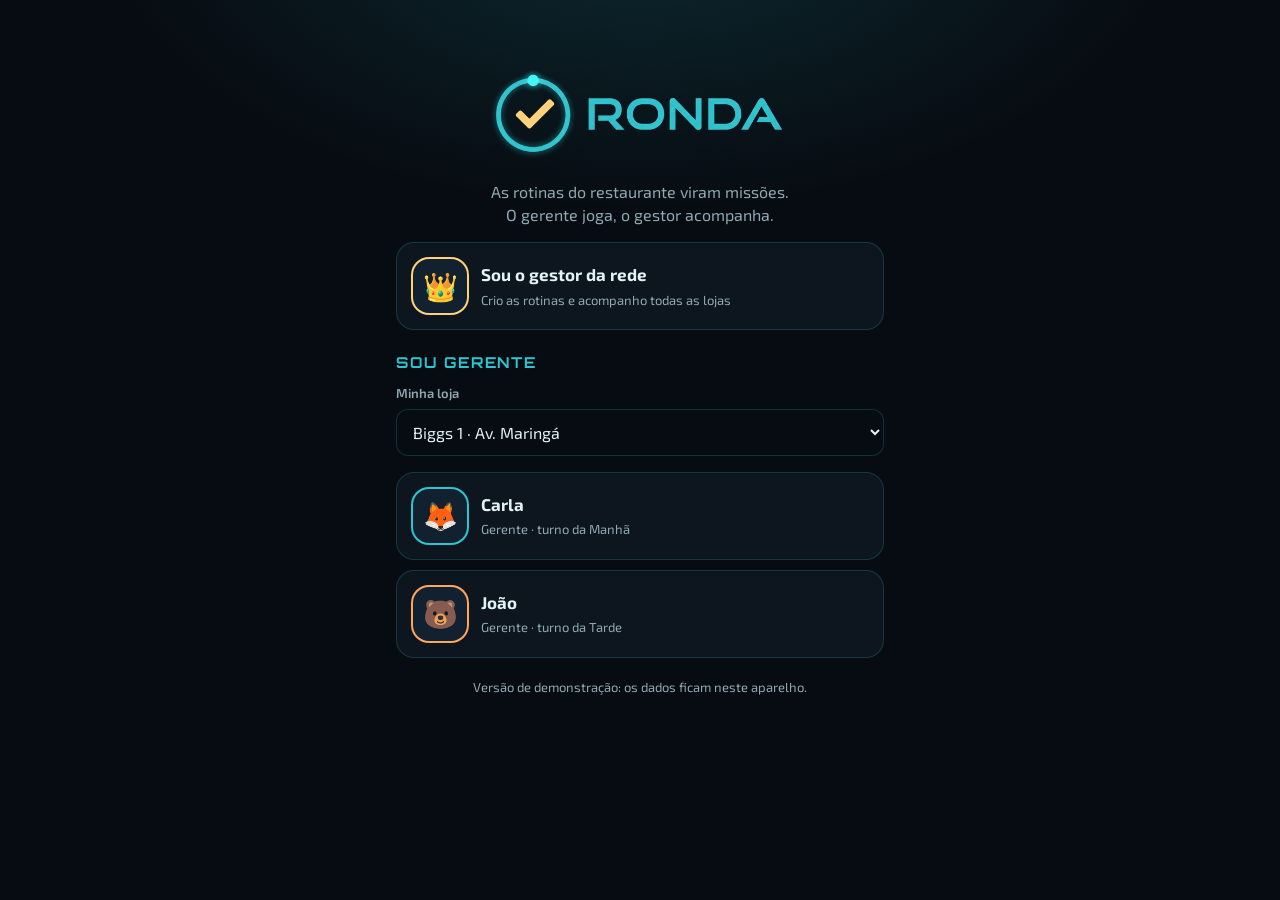
==== commit 109da421: "Ronda: exemplo com as 13 lojas Biggs Co-Authored-By: Claude Opus 5.5 <noreply@anthropic.com> Claude-" ====
--- a/rotinas/index.html
+++ b/rotinas/index.html
@@ -222,7 +222,7 @@
    Protótipo: os dados ficam guardados no próprio aparelho.
    ============================================================ */
 const APP = 'Ronda';
-const KEY = 'ronda.v2';
+const KEY = 'ronda.v3';
 const TOL = 15;           // minutos de tolerância antes de contar como atraso
 const SOON = 30;          // minutos antes do horário em que a missão já pode ser feita
 const DIAS = ['Dom','Seg','Ter','Qua','Qui','Sex','Sáb'];
@@ -257,8 +257,7 @@
 let S, ME, TAB, PERIODO = 'sem', PICK = null, IDX = null;
 
 function seed(){
-  const bairros = ['Centro','Shopping Norte','Jardim América','Vila Nova','Bela Vista','Santa Cruz','Parque das Flores','São José','Boa Vista',
-    'Aeroporto','Lagoa','Alto da Serra','Rodoviária','Beira-Mar','Universidade','Estação','Shopping Sul'];
+  const bairros = ['Biggs 1 · Av. Maringá','Biggs 2 · Av. S. Dumont','Biggs 3 · Rua Goiás','Biggs 4 · Av. W. Churchill','Biggs 5 · Av. Portugal','Biggs 6 · Av. Higienópolis','Biggs 7 · Av. Jamil Scaff','Biggs 8 · Pizzas & Massas','Biggs 9 · Biggs Street','Biggs 10 · Av. das Maritacas','Biggs 11 · Santo Amaro','Biggs 12 · Saul Elkind','Biggs 13 · Av. Arthur Thomas'];
   const nomes = ['Carla','João','Ana','Pedro','Juliana','Rafael','Bruna','Diego','Camila','Lucas','Fernanda','Marcos','Patrícia','Tiago','Larissa','Bruno','Aline',
     'Felipe','Renata','Gustavo','Vanessa','André','Priscila','Rodrigo','Daniela','Leandro','Simone','Fábio','Tatiane','Márcio','Elaine','Igor','Natália','Vítor'];
   let r = 11;
@@ -279,7 +278,7 @@
     T('Fechar o ponto','15:00','Tarde','sim',{hint:'Todos bateram o ponto de saída do turno?'}),
     T('Feedback de troca de turno','17:00','Tarde','texto',{pts:15,hint:'O que o próximo turno precisa saber? Faltas, problemas, pendências.'})
   ];
-  const s = {company:'Rede Exemplo', stores, users, tasks, recs:[]};
+  const s = {company:'Biggs', stores, users, tasks, recs:[]};
   // histórico de exemplo: cada loja com um "capricho" diferente, para o ranking ter graça
   const nm = nowMin();
   const capricho = {}; stores.forEach(st => capricho[st.id] = .62 + rnd()*.36);
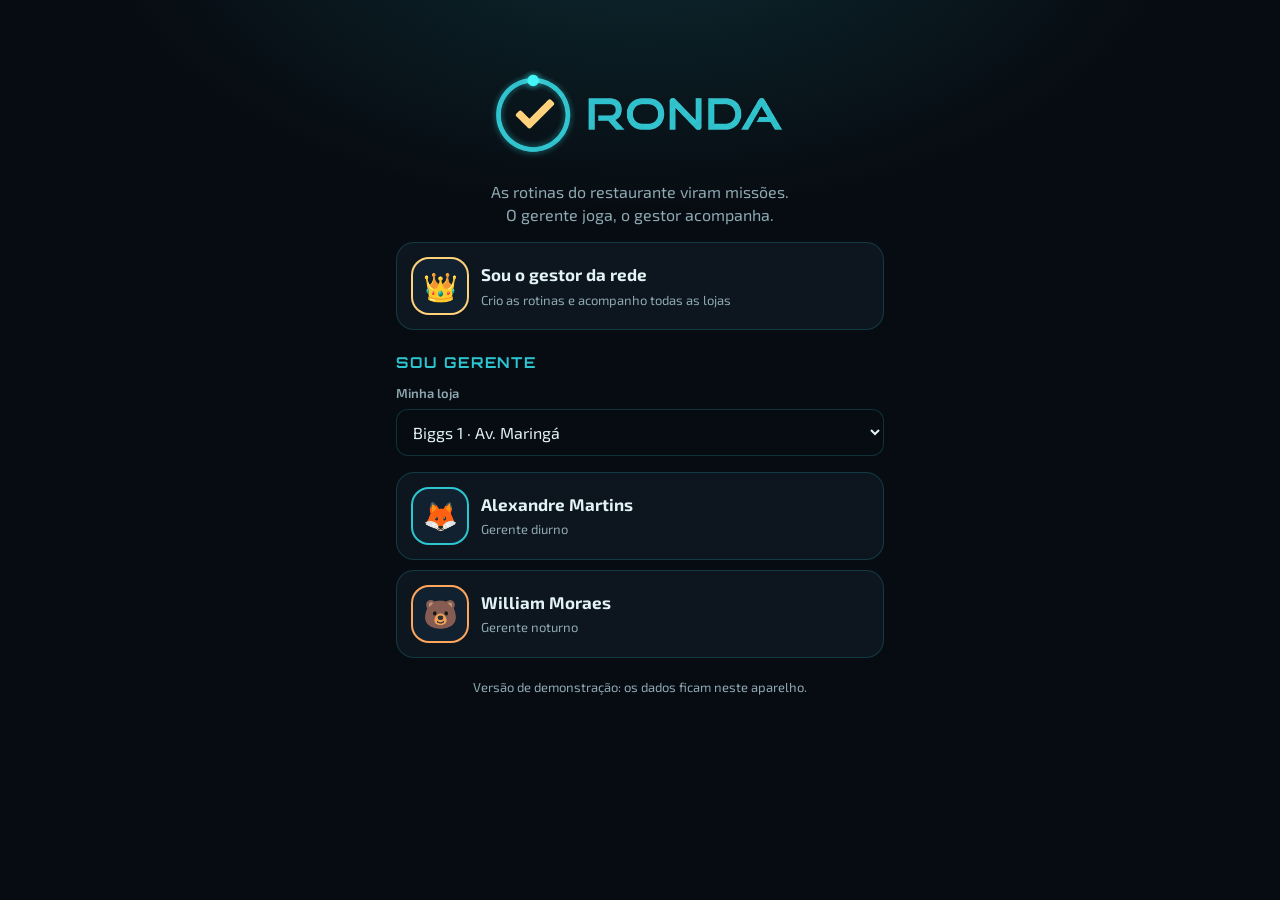
==== commit 55d8d1da: "Ronda: gerentes reais das lojas Biggs, turnos diurno e noturno Co-Authored-By: Claude Opus 5.5 <nore" ====
--- a/rotinas/index.html
+++ b/rotinas/index.html
@@ -44,7 +44,7 @@
 .brand img{width:38px;height:38px;border-radius:10px;box-shadow:0 0 0 1px var(--line-hi),0 0 16px -4px rgba(44,197,208,.6)}
 .brand b{font-family:var(--display);letter-spacing:.14em;color:var(--cyan);font-size:18px;display:block;line-height:1}
 .brand small{color:var(--muted);font-size:11px;letter-spacing:.06em;text-transform:uppercase}
-.chip-btn{border:1px solid var(--line);background:var(--panel);border-radius:999px;padding:7px 12px;font-size:13px;display:inline-flex;gap:6px;align-items:center}
+.chip-btn{white-space:nowrap;flex:none;border:1px solid var(--line);background:var(--panel);border-radius:999px;padding:7px 12px;font-size:13px;display:inline-flex;gap:6px;align-items:center}
 .chip-btn:hover{border-color:var(--line-hi)}
 
 /* cartões */
@@ -222,11 +222,11 @@
    Protótipo: os dados ficam guardados no próprio aparelho.
    ============================================================ */
 const APP = 'Ronda';
-const KEY = 'ronda.v3';
+const KEY = 'ronda.v4';
 const TOL = 15;           // minutos de tolerância antes de contar como atraso
 const SOON = 30;          // minutos antes do horário em que a missão já pode ser feita
 const DIAS = ['Dom','Seg','Ter','Qua','Qui','Sex','Sáb'];
-const TURNOS = ['Manhã','Tarde','Noite'];
+const TURNOS = ['Diurno','Noturno'];
 const TIPOS = {
   foto:{n:'Foto',e:'📸'}, sim:{n:'Sim / Não',e:'✅'}, numero:{n:'Número',e:'🔢'},
   texto:{n:'Texto',e:'📝'}, checklist:{n:'Checklist',e:'☑️'}
@@ -257,26 +257,40 @@
 let S, ME, TAB, PERIODO = 'sem', PICK = null, IDX = null;
 
 function seed(){
-  const bairros = ['Biggs 1 · Av. Maringá','Biggs 2 · Av. S. Dumont','Biggs 3 · Rua Goiás','Biggs 4 · Av. W. Churchill','Biggs 5 · Av. Portugal','Biggs 6 · Av. Higienópolis','Biggs 7 · Av. Jamil Scaff','Biggs 8 · Pizzas & Massas','Biggs 9 · Biggs Street','Biggs 10 · Av. das Maritacas','Biggs 11 · Santo Amaro','Biggs 12 · Saul Elkind','Biggs 13 · Av. Arthur Thomas'];
-  const nomes = ['Carla','João','Ana','Pedro','Juliana','Rafael','Bruna','Diego','Camila','Lucas','Fernanda','Marcos','Patrícia','Tiago','Larissa','Bruno','Aline',
-    'Felipe','Renata','Gustavo','Vanessa','André','Priscila','Rodrigo','Daniela','Leandro','Simone','Fábio','Tatiane','Márcio','Elaine','Igor','Natália','Vítor'];
+  // lojas e gerentes reais (D = diurno, N = noturno). A Biggs 9 funciona junto com a Biggs 8.
+  const rede = [
+    ['Biggs 1 · Av. Maringá','Alexandre Martins','William Moraes'],
+    ['Biggs 2 · Av. S. Dumont','Omar Felipe','José Alcino'],
+    ['Biggs 3 · Rua Goiás','William Cruz','Gabriel Augusto'],
+    ['Biggs 4 · Av. W. Churchill','Fabian Gomes','Mauro José'],
+    ['Biggs 5 · Av. Portugal','Hiana Araujo','Julio Cesar'],
+    ['Biggs 6 · Av. Higienópolis','Talia da Silva','Diego Henrico'],
+    ['Biggs 7 · Av. Jamil Scaff','José Igor','Jessyka Lima'],
+    ['Biggs 8 e 9 · Pizzas & Massas + Biggs Street','Anderson Capanema','Leandro Ribeiro'],
+    ['Biggs 10 · Av. das Maritacas','Isabelle Cremonez','Nayara Suellen'],
+    ['Biggs 11 · Santo Amaro','Yuri Vinicius','Vanessa Peralta'],
+    ['Biggs 12 · Saul Elkind','Janaina Perole','João Nalepa'],
+    ['Biggs 13 · Av. Arthur Thomas','Felipe Bianco','Eliezer David']
+  ];
   let r = 11;
   const rnd = () => (r = (r*9301 + 49297) % 233280) / 233280;
-  const stores = bairros.map(b => ({id:uid(), name:b}));
+  const stores = rede.map(x => ({id:uid(), name:x[0]}));
   const users = [];
-  stores.forEach((s,i) => ['Manhã','Tarde'].forEach((tu,j) => {
+  rede.forEach((x,i) => ['Diurno','Noturno'].forEach((tu,j) => {
     const k = i*2 + j;
-    users.push({id:uid(), name:nomes[k % nomes.length], store:s.id, turno:tu, emoji:EMOJIS[k % EMOJIS.length], color:CORES[k % CORES.length]});
+    users.push({id:uid(), name:x[1+j], store:stores[i].id, turno:tu, emoji:EMOJIS[k % EMOJIS.length], color:CORES[k % CORES.length]});
   }));
   const T = (title,time,turno,type,extra={}) => ({id:uid(),title,time,turno,type,stores:'all',days:[0,1,2,3,4,5,6],pts:10,hint:'',active:true,...extra});
   const tasks = [
-    T('Conferir o nível do gás','09:00','Manhã','numero',{unit:'%',min:25,hint:'Olhe o medidor do botijão/central e anote a porcentagem.'}),
-    T('Salão limpo e apresentável','10:45','Manhã','foto',{hint:'Foto do salão inteiro, mesas montadas.'}),
-    T('Abrir a porta do salão','11:00','Manhã','sim',{hint:'Porta aberta e placa virada para "Aberto"?'}),
-    T('Enviar malote','13:00','Manhã','foto',{days:[1,2,3,4,5],pts:20,hint:'Foto do malote lacrado com o comprovante.'}),
-    T('Preencher relatório do dia','14:00','Tarde','checklist',{items:['Vendas do almoço lançadas','Sangria do caixa feita','Quebras e perdas anotadas'],hint:'Marque tudo o que foi feito.'}),
-    T('Fechar o ponto','15:00','Tarde','sim',{hint:'Todos bateram o ponto de saída do turno?'}),
-    T('Feedback de troca de turno','17:00','Tarde','texto',{pts:15,hint:'O que o próximo turno precisa saber? Faltas, problemas, pendências.'})
+    T('Conferir o nível do gás','09:00','Diurno','numero',{unit:'%',min:25,hint:'Olhe o medidor do botijão/central e anote a porcentagem.'}),
+    T('Salão limpo e apresentável','10:45','Diurno','foto',{hint:'Foto do salão inteiro, mesas montadas.'}),
+    T('Abrir a porta do salão','11:00','Diurno','sim',{hint:'Porta aberta e placa virada para "Aberto"?'}),
+    T('Enviar malote','13:00','Diurno','foto',{days:[1,2,3,4,5],pts:20,hint:'Foto do malote lacrado com o comprovante.'}),
+    T('Preencher relatório do dia','14:00','Diurno','checklist',{items:['Vendas do almoço lançadas','Sangria do caixa feita','Quebras e perdas anotadas'],hint:'Marque tudo o que foi feito.'}),
+    T('Fechar o ponto','15:00','Diurno','sim',{hint:'Todos bateram o ponto de saída do turno?'}),
+    T('Feedback de troca de turno','17:00','Noturno','texto',{pts:15,hint:'O que o turno do dia passou? Faltas, problemas, pendências.'}),
+    T('Fechar o caixa','23:00','Noturno','foto',{pts:15,hint:'Foto do fechamento do caixa.'}),
+    T('Desligar gás e equipamentos','23:30','Noturno','checklist',{items:['Gás fechado','Fritadeiras e chapas desligadas','Luzes do salão apagadas','Portas trancadas']})
   ];
   const s = {company:'Biggs', stores, users, tasks, recs:[]};
   // histórico de exemplo: cada loja com um "capricho" diferente, para o ranking ter graça
@@ -446,7 +460,7 @@
 }
 function header(){
   const u = ME.role === 'ger' ? user(ME.id) : null;
-  const who = u ? `${u.emoji} ${esc(u.name)}` : '👑 Gestor';
+  const who = u ? `${u.emoji} ${esc(u.name.split(' ')[0])}` : '👑 Gestor';
   return `<div class="top"><div class="brand"><img src="icon-192.png" alt=""><div><b>${APP.toUpperCase()}</b><small>${esc(u ? sname(u.store) : S.company)}</small></div></div>
   <div class="row"><button class="chip-btn" data-act="notif" aria-label="Notificações">${notifIcon()}</button><button class="chip-btn" data-act="logout">${who} ⇄</button></div></div>`;
 }
@@ -466,7 +480,7 @@
     ${S.stores.length ? `<h2>Sou gerente</h2>
     <label class="f" for="pickStore" style="margin-top:0">Minha loja</label>
     <select class="in-f" id="pickStore">${S.stores.map(s => `<option value="${s.id}" ${s.id===PICK?'selected':''}>${esc(s.name)}</option>`).join('')}</select>
-    <div class="pick">${gs.map(u => `<button data-act="login" data-v="${u.id}"><span class="avatar" style="--c:${u.color}">${u.emoji}</span><span><b>${esc(u.name)}</b><span class="muted small">Gerente · turno da ${esc(u.turno)}</span></span></button>`).join('') || '<p class="empty small">Nenhum gerente cadastrado nesta loja.</p>'}</div>` : ''}
+    <div class="pick">${gs.map(u => `<button data-act="login" data-v="${u.id}"><span class="avatar" style="--c:${u.color}">${u.emoji}</span><span><b>${esc(u.name)}</b><span class="muted small">Gerente ${esc(u.turno.toLowerCase())}</span></span></button>`).join('') || '<p class="empty small">Nenhum gerente cadastrado nesta loja.</p>'}</div>` : ''}
     <p class="muted small" style="text-align:center;margin-top:20px">Versão de demonstração: os dados ficam neste aparelho.</p>`;
 }
 
@@ -481,7 +495,7 @@
   const foco = pend.find(x => x.st.s === 'atrasada') || pend.find(x => x.st.s === 'agora') || pend[0];
   let h = `<div class="card glow hero">
     <div class="row"><div class="avatar" style="--c:${u.color}">${u.emoji}</div>
-      <div style="flex:1"><div class="lvl">Nível ${lv.n} · ${lv.name}</div><b style="font-size:19px">Bora, ${esc(u.name)}!</b>
+      <div style="flex:1"><div class="lvl">Nível ${lv.n} · ${lv.name}</div><b style="font-size:19px">Bora, ${esc(u.name.split(' ')[0])}!</b>
       <div class="bar" style="margin-top:6px"><i style="width:${lv.pct}%"></i></div>
       <div class="small muted mono" style="margin-top:3px">${xp} / ${lv.next} XP</div></div></div>
     <div class="grid3" style="margin-top:14px">
@@ -619,7 +633,7 @@
     <p class="small muted" style="margin:6px 0 12px">Crie uma vez e escolha as lojas. Em cada loja, a rotina vai para o gerente do turno, com lembrete na hora.</p>`;
   for (const g of grupos){
     const ts = ord.filter(t => t.turno === g); if (!ts.length) continue;
-    h += `<h2>${g === 'Todos' ? 'Qualquer turno' : 'Turno da ' + g}</h2><div class="card"><ul class="tl">${ts.map(t =>
+    h += `<h2>${g === 'Todos' ? 'Qualquer turno' : 'Gerente ' + g.toLowerCase()}</h2><div class="card"><ul class="tl">${ts.map(t =>
     `<li class="clickable" data-act="edit" data-v="${t.id}" style="${t.active?'':'opacity:.45'}"><span class="hr">${t.time}</span><span class="ico">${TIPOS[t.type].e}</span>
     <span class="tt"><b>${esc(t.title)}</b><span>${t.stores==='all' ? 'Todas as lojas' : `${t.stores.length} loja(s)`} · ${t.days.length===7?'todo dia':t.days.map(x=>DIAS[x]).join(' ')} · ${TIPOS[t.type].n} · ${t.pts} pts${t.active?'':' · pausada'}</span></span><span class="muted">›</span></li>`).join('')}</ul></div>`;
   }
@@ -796,7 +810,7 @@
     ${p ? `<div class="alert warn" style="margin-top:10px"><span class="em">⚠️</span><div>${esc(p)}</div></div>` : ''}${body}`);
 }
 function openEdit(tid){
-  const t = tid ? task(tid) : {id:'', title:'', time:'09:00', turno:'Manhã', stores:'all', type:'sim', days:[0,1,2,3,4,5,6], pts:10, hint:'', active:true, items:[], unit:'', min:null};
+  const t = tid ? task(tid) : {id:'', title:'', time:'09:00', turno:'Diurno', stores:'all', type:'sim', days:[0,1,2,3,4,5,6], pts:10, hint:'', active:true, items:[], unit:'', min:null};
   const todas = t.stores === 'all';
   sheet(`<div class="row between"><h3>${tid ? 'Editar rotina' : 'Nova rotina'}</h3><button class="chip-btn" data-act="close" aria-label="Fechar">✕</button></div>
     <label class="f" for="eTitle">O que precisa ser feito</label><input class="in-f" id="eTitle" value="${esc(t.title)}" placeholder="Ex.: Conferir o nível do gás">
